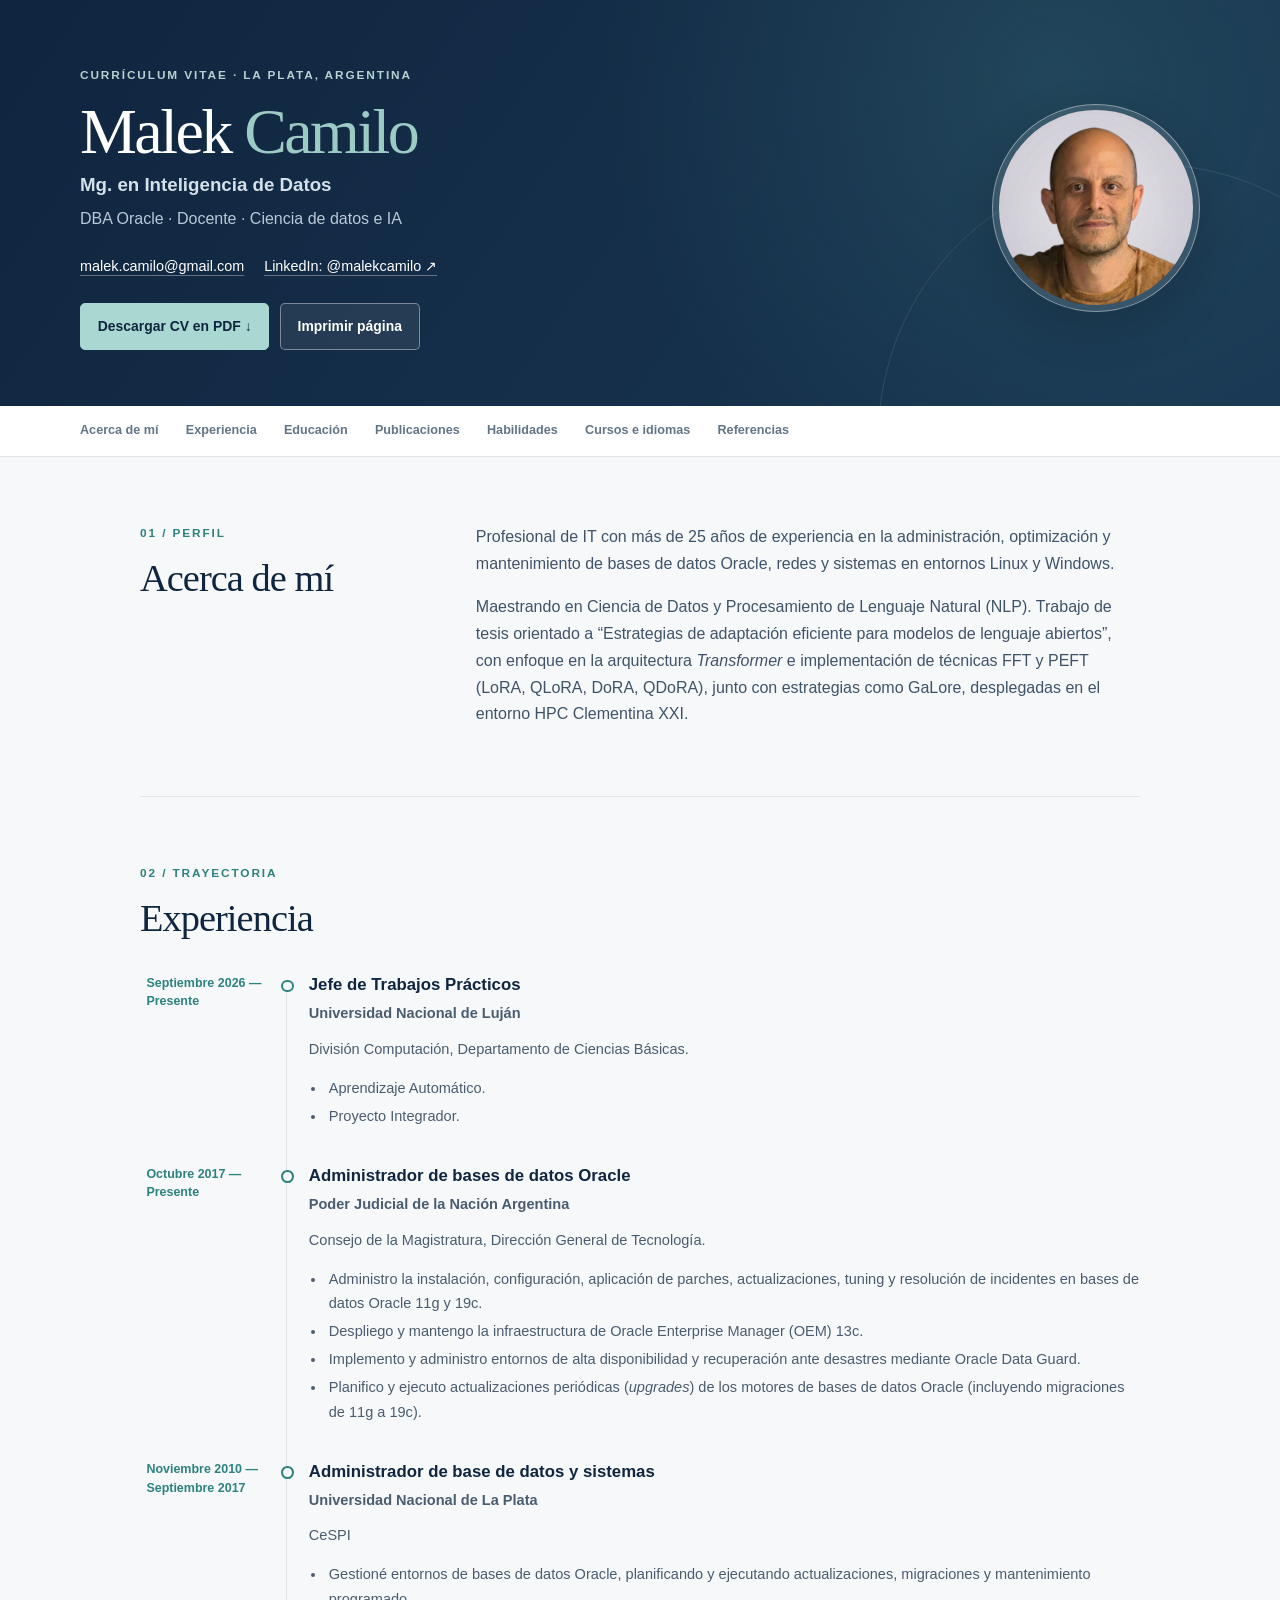
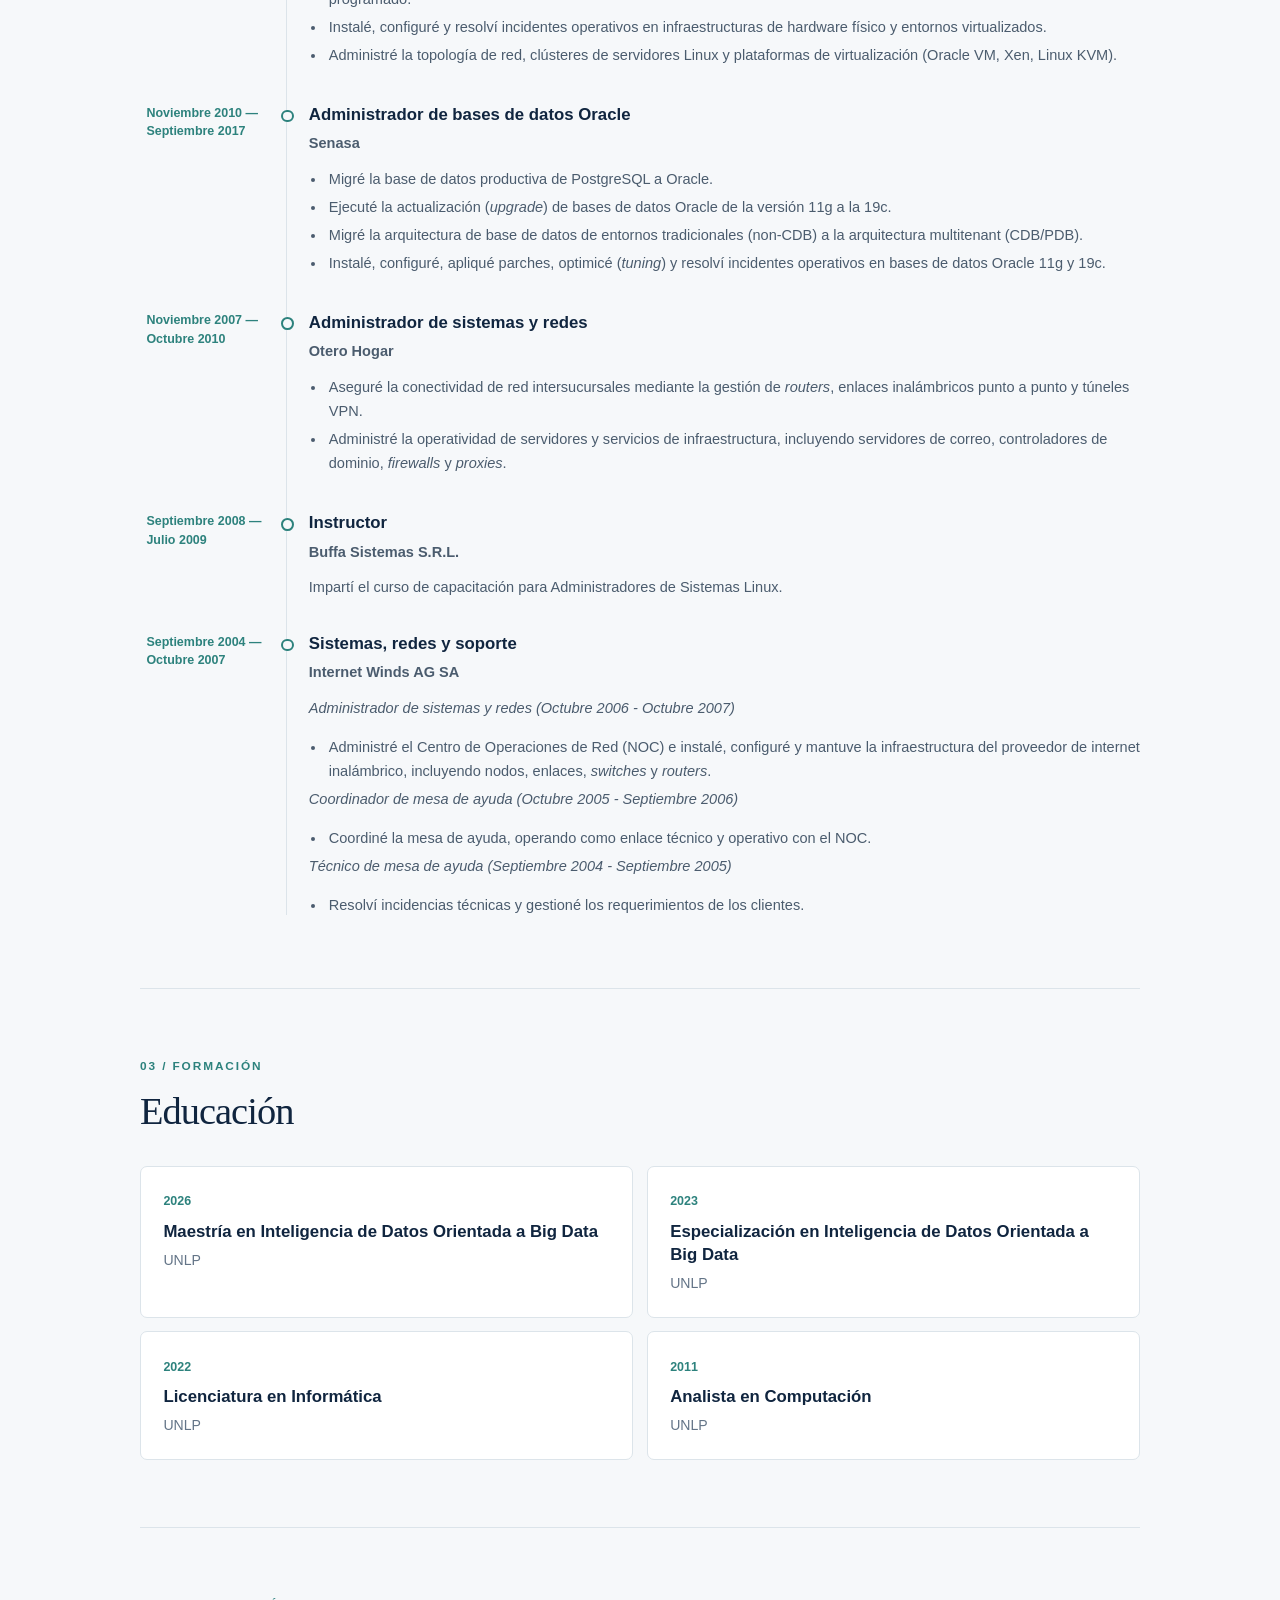
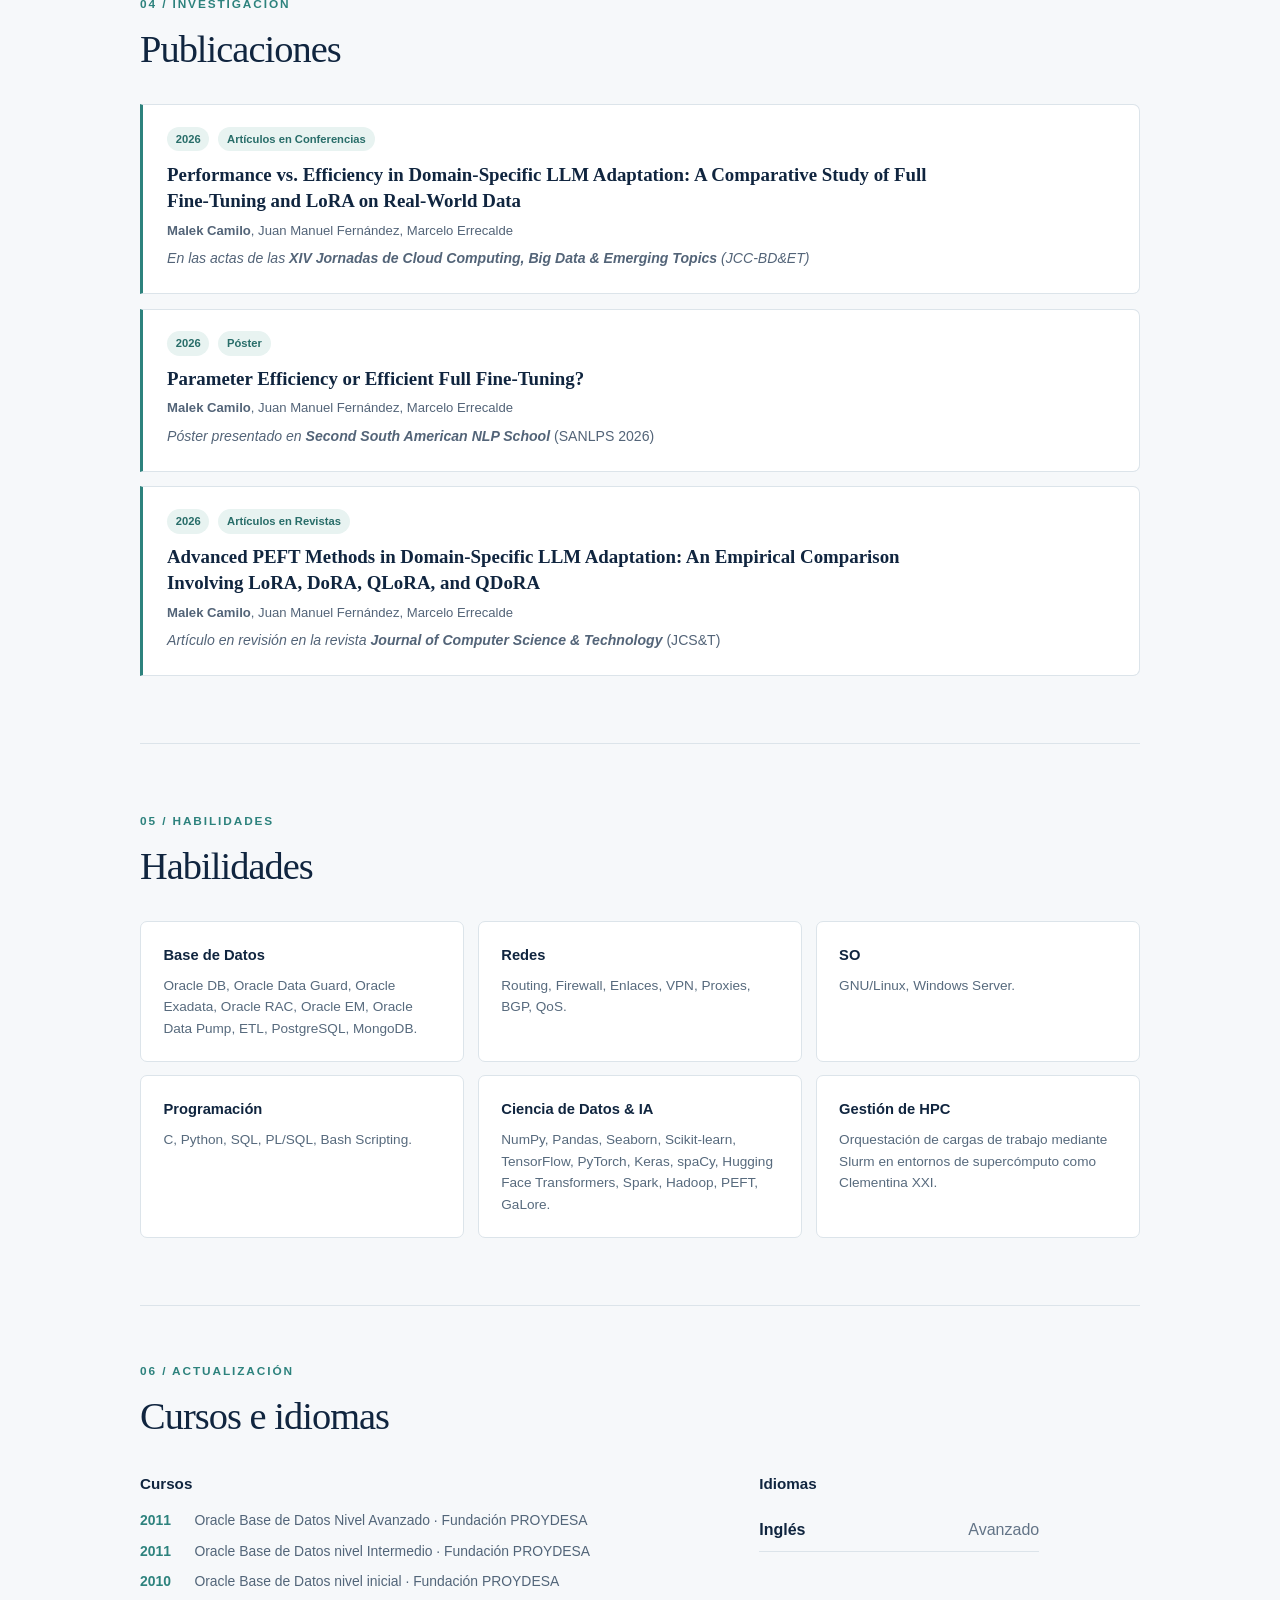
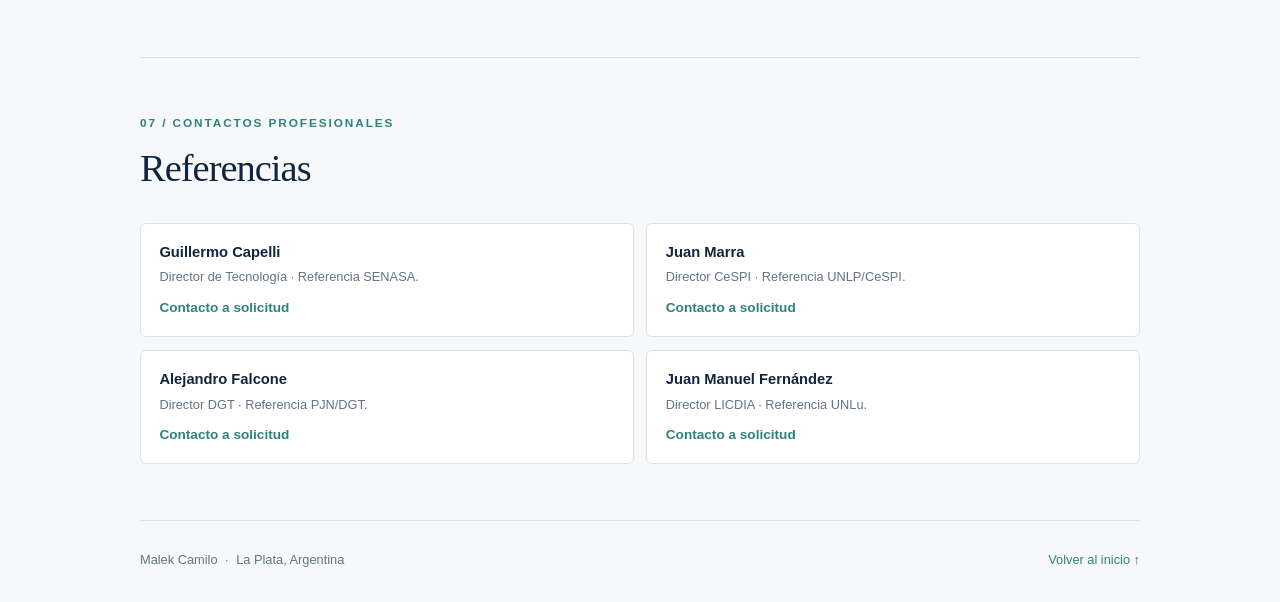
==== index.html @ 2fd695d8 "Publicar CV" ====
<!doctype html>
<html lang="es">
<head>
  <meta charset="utf-8">
  <meta name="viewport" content="width=device-width, initial-scale=1">
  <meta name="theme-color" content="#10253f">
  <meta name="description" content="Profesional de IT con más de 25 años de experiencia en la administración, optimización y mantenimiento de bases de datos Oracle, redes y sistemas en entorn">
  <meta property="og:title" content="Malek Camilo | CV">
  <meta property="og:description" content="DBA Oracle · Docente · Ciencia de datos e IA">
  <title>Malek Camilo | CV</title>
  <link rel="stylesheet" href="styles.css">
</head>
<body>
  <a class="skip-link" href="#contenido">Saltar al contenido</a>

  <header class="hero">
    <div class="hero-inner">
      <div class="hero-copy">
        <p class="eyebrow">Currículum vitae · La Plata, Argentina</p>
        <h1>Malek <span>Camilo</span></h1>
        <p class="headline">Mg. en Inteligencia de Datos</p>
        <p class="hero-summary">DBA Oracle · Docente · Ciencia de datos e IA</p>
        <div class="contact-links" aria-label="Datos de contacto">
          <a href="mailto:malek.camilo@gmail.com">malek.camilo@gmail.com</a>
          <a href="https://www.linkedin.com/in/malekcamilo/" target="_blank" rel="noopener noreferrer">LinkedIn: @malekcamilo ↗</a>
        </div>
        <div class="hero-actions">
          <a class="download-button" href="cv.pdf" download>Descargar CV en PDF ↓</a>
          <button class="print-button" type="button" onclick="window.print()">Imprimir página</button>
        </div>
      </div>
      <figure class="portrait">
        <img src="assets/malek_gris_claro.png" alt="Retrato de Malek Camilo" width="400" height="400">
      </figure>
    </div>
  </header>

  <nav class="site-nav" aria-label="Secciones del CV">
    <div class="nav-inner"><a href="#perfil">Acerca de mí</a><a href="#experiencia">Experiencia</a><a href="#formacion">Educación</a><a href="#publicaciones">Publicaciones</a><a href="#habilidades">Habilidades</a><a href="#cursos">Cursos e idiomas</a><a href="#referencias">Referencias</a></div>
  </nav>

  <main id="contenido" class="page">
    <section id="perfil" class="section profile-section"><div class="section-heading"><p class="section-index">01 / Perfil</p><h2>Acerca de mí</h2></div><div class="profile-copy"><p>Profesional de IT con más de 25 años de experiencia en la administración, optimización y mantenimiento de bases de datos Oracle, redes y sistemas en entornos Linux y Windows.</p><p>Maestrando en Ciencia de Datos y Procesamiento de Lenguaje Natural (NLP). Trabajo de tesis orientado a “Estrategias de adaptación eficiente para modelos de lenguaje abiertos”, con enfoque en la arquitectura <em>Transformer</em> e implementación de técnicas FFT y PEFT (LoRA, QLoRA, DoRA, QDoRA), junto con estrategias como GaLore, desplegadas en el entorno HPC Clementina XXI.</p></div></section>
<section id="experiencia" class="section"><div class="section-heading"><p class="section-index">02 / Trayectoria</p><h2>Experiencia</h2></div><div class="timeline"><article class="timeline-item"><div class="timeline-date">Septiembre 2026 — Presente</div><div class="timeline-content"><h3>Jefe de Trabajos Prácticos</h3><p class="organization">Universidad Nacional de Luján</p><p>División Computación, Departamento de Ciencias Básicas.</p><ul><li>Aprendizaje Automático.</li><li>Proyecto Integrador.</li></ul></div></article><article class="timeline-item"><div class="timeline-date">Octubre 2017 — Presente</div><div class="timeline-content"><h3>Administrador de bases de datos Oracle</h3><p class="organization">Poder Judicial de la Nación Argentina</p><p>Consejo de la Magistratura, Dirección General de Tecnología.</p><ul><li>Administro la instalación, configuración, aplicación de parches, actualizaciones, tuning y resolución de incidentes en bases de datos Oracle 11g y 19c.</li><li>Despliego y mantengo la infraestructura de Oracle Enterprise Manager (OEM) 13c.</li><li>Implemento y administro entornos de alta disponibilidad y recuperación ante desastres mediante Oracle Data Guard.</li><li>Planifico y ejecuto actualizaciones periódicas (<em>upgrades</em>) de los motores de bases de datos Oracle (incluyendo migraciones de 11g a 19c).</li></ul></div></article><article class="timeline-item"><div class="timeline-date">Noviembre 2010 — Septiembre 2017</div><div class="timeline-content"><h3>Administrador de base de datos y sistemas</h3><p class="organization">Universidad Nacional de La Plata</p><p>CeSPI</p><ul><li>Gestioné entornos de bases de datos Oracle, planificando y ejecutando actualizaciones, migraciones y mantenimiento programado.</li><li>Instalé, configuré y resolví incidentes operativos en infraestructuras de hardware físico y entornos virtualizados.</li><li>Administré la topología de red, clústeres de servidores Linux y plataformas de virtualización (Oracle VM, Xen, Linux KVM).</li></ul></div></article><article class="timeline-item"><div class="timeline-date">Noviembre 2010 — Septiembre 2017</div><div class="timeline-content"><h3>Administrador de bases de datos Oracle</h3><p class="organization">Senasa</p><ul><li>Migré la base de datos productiva de PostgreSQL a Oracle.</li><li>Ejecuté la actualización (<em>upgrade</em>) de bases de datos Oracle de la versión 11g a la 19c.</li><li>Migré la arquitectura de base de datos de entornos tradicionales (non-CDB) a la arquitectura multitenant (CDB/PDB).</li><li>Instalé, configuré, apliqué parches, optimicé (<em>tuning</em>) y resolví incidentes operativos en bases de datos Oracle 11g y 19c.</li></ul></div></article><article class="timeline-item"><div class="timeline-date">Noviembre 2007 — Octubre 2010</div><div class="timeline-content"><h3>Administrador de sistemas y redes</h3><p class="organization">Otero Hogar</p><ul><li>Aseguré la conectividad de red intersucursales mediante la gestión de <em>routers</em>, enlaces inalámbricos punto a punto y túneles VPN.</li><li>Administré la operatividad de servidores y servicios de infraestructura, incluyendo servidores de correo, controladores de dominio, <em>firewalls</em> y <em>proxies</em>.</li></ul></div></article><article class="timeline-item"><div class="timeline-date">Septiembre 2008 — Julio 2009</div><div class="timeline-content"><h3>Instructor</h3><p class="organization">Buffa Sistemas S.R.L.</p><p>Impartí el curso de capacitación para Administradores de Sistemas Linux.</p></div></article><article class="timeline-item"><div class="timeline-date">Septiembre 2004 — Octubre 2007</div><div class="timeline-content"><h3>Sistemas, redes y soporte</h3><p class="organization">Internet Winds AG SA</p><p><em>Administrador de sistemas y redes (Octubre 2006 - Octubre 2007)</em></p><ul><li>Administré el Centro de Operaciones de Red (NOC) e instalé, configuré y mantuve la infraestructura del proveedor de internet inalámbrico, incluyendo nodos, enlaces, <em>switches</em> y <em>routers</em>.</li></ul><p><em>Coordinador de mesa de ayuda (Octubre 2005 - Septiembre 2006)</em></p><ul><li>Coordiné la mesa de ayuda, operando como enlace técnico y operativo con el NOC.</li></ul><p><em>Técnico de mesa de ayuda (Septiembre 2004 - Septiembre 2005)</em></p><ul><li>Resolví incidencias técnicas y gestioné los requerimientos de los clientes.</li></ul></div></article></div></section>
<section id="formacion" class="section"><div class="section-heading"><p class="section-index">03 / Formación</p><h2>Educación</h2></div><div class="education-grid"><article class="education-card"><span class="year">2026</span><h3>Maestría en Inteligencia de Datos Orientada a Big Data</h3><p>UNLP</p></article><article class="education-card"><span class="year">2023</span><h3>Especialización en Inteligencia de Datos Orientada a Big Data</h3><p>UNLP</p></article><article class="education-card"><span class="year">2022</span><h3>Licenciatura en Informática</h3><p>UNLP</p></article><article class="education-card"><span class="year">2011</span><h3>Analista en Computación</h3><p>UNLP</p></article></div></section>
<section id="publicaciones" class="section"><div class="section-heading"><p class="section-index">04 / Investigación</p><h2>Publicaciones</h2></div><div class="publication-list"><article class="publication-card"><div class="publication-meta"><span>2026</span><span>Artículos en Conferencias</span></div><h3>Performance vs. Efficiency in Domain-Specific LLM Adaptation: A Comparative Study of Full Fine-Tuning and LoRA on Real-World Data</h3><p class="authors"><strong>Malek Camilo</strong>, Juan Manuel Fernández, Marcelo Errecalde</p><p><em>En las actas de las <strong>XIV Jornadas de Cloud Computing, Big Data &amp; Emerging Topics</strong> (JCC-BD&amp;ET)</em></p></article><article class="publication-card"><div class="publication-meta"><span>2026</span><span>Póster</span></div><h3>Parameter Efficiency or Efficient Full Fine-Tuning?</h3><p class="authors"><strong>Malek Camilo</strong>, Juan Manuel Fernández, Marcelo Errecalde</p><p><em>Póster presentado en <strong>Second South American NLP School</strong></em> (SANLPS 2026)</p></article><article class="publication-card"><div class="publication-meta"><span>2026</span><span>Artículos en Revistas</span></div><h3>Advanced PEFT Methods in Domain-Specific LLM Adaptation: An Empirical Comparison Involving LoRA, DoRA, QLoRA, and QDoRA</h3><p class="authors"><strong>Malek Camilo</strong>, Juan Manuel Fernández, Marcelo Errecalde</p><p><em>Artículo en revisión en la revista <strong>Journal of Computer Science &amp; Technology</strong></em> (JCS&amp;T)</p></article></div></section>
<section id="habilidades" class="section"><div class="section-heading"><p class="section-index">05 / Habilidades</p><h2>Habilidades</h2></div><div class="skills-grid"><article class="skill-card"><h3>Base de Datos</h3><p>Oracle DB, Oracle Data Guard, Oracle Exadata, Oracle RAC, Oracle EM, Oracle Data Pump, ETL, PostgreSQL, MongoDB.</p></article><article class="skill-card"><h3>Redes</h3><p>Routing, Firewall, Enlaces, VPN, Proxies, BGP, QoS.</p></article><article class="skill-card"><h3>SO</h3><p>GNU/Linux, Windows Server.</p></article><article class="skill-card"><h3>Programación</h3><p>C, Python, SQL, PL/SQL, Bash Scripting.</p></article><article class="skill-card"><h3>Ciencia de Datos &amp; IA</h3><p>NumPy, Pandas, Seaborn, Scikit-learn, TensorFlow, PyTorch, Keras, spaCy, Hugging Face Transformers, Spark, Hadoop, PEFT, GaLore.</p></article><article class="skill-card"><h3>Gestión de HPC</h3><p>Orquestación de cargas de trabajo mediante Slurm en entornos de supercómputo como Clementina XXI.</p></article></div></section>
<section id="cursos" class="section compact-section"><div class="section-heading"><p class="section-index">06 / Actualización</p><h2>Cursos e idiomas</h2></div><div class="two-column"><div><h3 class="subheading">Cursos</h3><ul class="plain-list"><li><span>2011</span>Oracle Base de Datos Nivel Avanzado · Fundación PROYDESA</li><li><span>2011</span>Oracle Base de Datos nivel Intermedio · Fundación PROYDESA</li><li><span>2010</span>Oracle Base de Datos nivel inicial · Fundación PROYDESA</li></ul></div><div><h3 class="subheading">Idiomas</h3><p class="language-line"><strong>Inglés</strong><span>Avanzado</span></p></div></div></section>
<section id="referencias" class="section compact-section"><div class="section-heading"><p class="section-index">07 / Contactos profesionales</p><h2>Referencias</h2></div><div class="references-grid"><article class="reference-card"><h3>Guillermo Capelli</h3><p>Director de Tecnología · Referencia SENASA.</p><span class="contact-note">Contacto a solicitud</span></article><article class="reference-card"><h3>Juan Marra</h3><p>Director CeSPI · Referencia UNLP/CeSPI.</p><span class="contact-note">Contacto a solicitud</span></article><article class="reference-card"><h3>Alejandro Falcone</h3><p>Director DGT · Referencia PJN/DGT.</p><span class="contact-note">Contacto a solicitud</span></article><article class="reference-card"><h3>Juan Manuel Fernández</h3><p>Director LICDIA · Referencia UNLu.</p><span class="contact-note">Contacto a solicitud</span></article></div></section>
  </main>

  <footer class="footer">
    <p>Malek Camilo <span>·</span> La Plata, Argentina</p>
    <a href="#contenido">Volver al inicio ↑</a>
  </footer>
</body>
</html>
---- styles.css ----
:root {
  color-scheme: light;
  --navy: #10253f;
  --navy-soft: #1e3a59;
  --ink: #182b40;
  --muted: #637487;
  --teal: #2d827d;
  --teal-pale: #e8f3f1;
  --paper: #f6f8fa;
  --line: #dce4ea;
  --white: #ffffff;
  --serif: Georgia, "Times New Roman", serif;
  --sans: Inter, "Segoe UI", Roboto, Arial, sans-serif;
}

* { box-sizing: border-box; }
html { scroll-behavior: smooth; scroll-padding-top: 5.5rem; }
body {
  margin: 0;
  background: var(--paper);
  color: var(--ink);
  font-family: var(--sans);
  font-size: 16px;
  line-height: 1.68;
  -webkit-font-smoothing: antialiased;
}
a { color: inherit; }
a:focus-visible, button:focus-visible {
  outline: 3px solid #91cbc5;
  outline-offset: 3px;
}
.skip-link {
  position: absolute;
  z-index: 10;
  top: -4rem;
  left: 1rem;
  padding: .65rem 1rem;
  background: var(--white);
  color: var(--navy);
}
.skip-link:focus { top: 1rem; }

.hero {
  overflow: hidden;
  position: relative;
  background:
    radial-gradient(circle at 82% 18%, rgba(77, 149, 142, .2), transparent 28rem),
    linear-gradient(125deg, #10253f, #193753);
  color: var(--white);
}
.hero::after {
  position: absolute;
  right: -9rem;
  bottom: -19rem;
  width: 34rem;
  height: 34rem;
  border: 1px solid rgba(255,255,255,.1);
  border-radius: 50%;
  content: "";
}
.hero-inner {
  position: relative;
  z-index: 1;
  display: grid;
  grid-template-columns: minmax(0, 1fr) 13rem;
  gap: 3.5rem;
  align-items: center;
  width: min(1120px, calc(100% - 3rem));
  min-height: 365px;
  margin: 0 auto;
  padding: 4.1rem 0 3.5rem;
}
.portrait {
  width: 13rem;
  aspect-ratio: 1;
  margin: 0;
  padding: .35rem;
  border: 1px solid rgba(255,255,255,.4);
  border-radius: 50%;
  background: rgba(255,255,255,.12);
  box-shadow: 0 18px 48px rgba(0,0,0,.16);
}
.portrait img {
  display: block;
  width: 100%;
  height: 100%;
  border-radius: 50%;
  object-fit: cover;
  object-position: center 41%;
}
.eyebrow, .section-index {
  margin: 0 0 .7rem;
  font-size: .74rem;
  font-weight: 700;
  letter-spacing: .16em;
  text-transform: uppercase;
}
.eyebrow { color: #b5d2d1; }
h1, h2, h3, p { margin-top: 0; }
h1 {
  margin-bottom: .15rem;
  font-family: var(--serif);
  font-size: clamp(2.7rem, 5vw, 4rem);
  font-weight: 500;
  letter-spacing: -.04em;
  line-height: 1.1;
}
h1 span { color: #9ccac5; }
.headline {
  margin-bottom: .35rem;
  color: #d4e0ea;
  font-size: 1.17rem;
  font-weight: 600;
}
.hero-summary { margin-bottom: 1.3rem; color: #b9c9d8; }
.contact-links { display: flex; flex-wrap: wrap; gap: .6rem 1.25rem; }
.contact-links a {
  color: var(--white);
  font-size: .9rem;
  text-decoration-color: rgba(255,255,255,.35);
  text-underline-offset: 4px;
}
.contact-links a:hover { color: #a9d8d2; }
.hero-actions {
  display: flex;
  flex-wrap: wrap;
  align-items: center;
  gap: .65rem;
  margin-top: 1.55rem;
}
.download-button, .print-button {
  display: inline-block;
  padding: .75rem 1.05rem;
  border-radius: 5px;
  font: inherit;
  font-size: .87rem;
  font-weight: 650;
  line-height: 1.5;
  text-decoration: none;
  cursor: pointer;
}
.download-button {
  border: 1px solid #a9d8d2;
  background: #a9d8d2;
  color: #10253f;
}
.download-button:hover { background: #c5e4df; }
.print-button {
  border: 1px solid rgba(255,255,255,.4);
  background: rgba(255,255,255,.08);
  color: white;
}
.print-button:hover { background: rgba(255,255,255,.17); }

.site-nav {
  position: sticky;
  z-index: 5;
  top: 0;
  border-bottom: 1px solid var(--line);
  background: rgba(255,255,255,.96);
  backdrop-filter: blur(12px);
}
.nav-inner {
  display: flex;
  width: min(1120px, calc(100% - 3rem));
  margin: 0 auto;
  gap: 1.7rem;
  overflow-x: auto;
  scrollbar-width: thin;
}
.nav-inner a {
  flex: 0 0 auto;
  padding: .9rem 0;
  color: var(--muted);
  font-size: .79rem;
  font-weight: 650;
  text-decoration: none;
}
.nav-inner a:hover { color: var(--teal); }

.page { width: min(1000px, calc(100% - 3rem)); margin: 0 auto; }
.section {
  padding: 4.2rem 0;
  border-bottom: 1px solid var(--line);
}
.section-heading { margin-bottom: 2rem; }
.section-index { color: var(--teal); }
h2 {
  margin-bottom: 0;
  color: var(--navy);
  font-family: var(--serif);
  font-size: clamp(1.9rem, 3vw, 2.45rem);
  font-weight: 500;
  letter-spacing: -.025em;
  line-height: 1.2;
}
.profile-section {
  display: grid;
  grid-template-columns: minmax(190px, .78fr) minmax(0, 1.8fr);
  gap: 3rem;
}
.profile-section .section-heading { margin-bottom: 0; }
.profile-copy p { margin-bottom: 1rem; color: #405368; }
.profile-copy p:last-child { margin-bottom: 0; }

.timeline { position: relative; margin-left: .4rem; }
.timeline::before {
  position: absolute;
  top: .45rem;
  bottom: .4rem;
  left: 8.7rem;
  width: 1px;
  background: var(--line);
  content: "";
}
.timeline-item {
  position: relative;
  display: grid;
  grid-template-columns: 8rem minmax(0, 1fr);
  gap: 2.15rem;
  padding-bottom: 2rem;
}
.timeline-item:last-child { padding-bottom: 0; }
.timeline-item::before {
  position: absolute;
  top: .42rem;
  left: 8.42rem;
  width: .55rem;
  height: .55rem;
  border: 2px solid var(--teal);
  border-radius: 50%;
  background: var(--paper);
  content: "";
}
.timeline-date {
  padding-top: .05rem;
  color: var(--teal);
  font-size: .78rem;
  font-weight: 700;
  line-height: 1.5;
}
.timeline-content h3, .education-card h3, .publication-card h3 {
  margin-bottom: .3rem;
  color: var(--navy);
  font-size: 1.05rem;
  line-height: 1.4;
}
.organization {
  margin-bottom: .7rem;
  color: var(--muted);
  font-size: .89rem;
  font-weight: 600;
}
.timeline-content p, .timeline-content li {
  color: #4b5c6e;
  font-size: .91rem;
}
.timeline-content p:last-child { margin-bottom: 0; }
.timeline-content ul { margin: .55rem 0 0; padding-left: 1.1rem; }
.timeline-content li { margin: .22rem 0; padding-left: .15rem; }

.education-grid {
  display: grid;
  grid-template-columns: repeat(2, minmax(0, 1fr));
  gap: .85rem;
}
.education-card, .skill-card {
  padding: 1.3rem 1.4rem;
  border: 1px solid var(--line);
  border-radius: 7px;
  background: var(--white);
}
.education-card.featured { border-color: #c2dedb; background: var(--teal-pale); }
.year { display: inline-block; margin-bottom: .45rem; color: var(--teal); font-size: .78rem; font-weight: 750; }
.education-card h3 { margin-bottom: .35rem; }
.education-card p { margin-bottom: 0; color: var(--muted); font-size: .88rem; }

.publication-list { display: grid; gap: .9rem; }
.publication-card {
  padding: 1.35rem 1.5rem 1.4rem;
  border: 1px solid var(--line);
  border-left: 3px solid var(--teal);
  border-radius: 0 7px 7px 0;
  background: var(--white);
}
.publication-meta { display: flex; flex-wrap: wrap; gap: .55rem; margin-bottom: .65rem; }
.publication-meta span {
  padding: .18rem .55rem;
  border-radius: 99px;
  background: var(--teal-pale);
  color: #286d69;
  font-size: .7rem;
  font-weight: 700;
}
.publication-card h3 { max-width: 800px; font-family: var(--serif); font-size: 1.18rem; }
.publication-card p { margin-bottom: .35rem; color: #536478; font-size: .88rem; }
.publication-card p:last-child { margin-bottom: 0; }
.authors { font-size: .82rem !important; }

.skills-grid { display: grid; grid-template-columns: repeat(3, minmax(0, 1fr)); gap: .85rem; }
.skill-card { min-height: 140px; }
.skill-card h3 { margin-bottom: .45rem; color: var(--navy); font-size: .92rem; }
.skill-card p { margin-bottom: 0; color: #576a7d; font-size: .85rem; line-height: 1.6; }
.compact-section { padding-top: 3.5rem; padding-bottom: 3.5rem; }
.two-column { display: grid; grid-template-columns: 1.5fr 1fr; gap: 3rem; }
.subheading { margin-bottom: .8rem; color: var(--navy); font-size: .95rem; }
.plain-list { margin: 0; padding: 0; list-style: none; }
.plain-list li { display: flex; gap: .8rem; margin: .45rem 0; color: #526579; font-size: .87rem; }
.plain-list li span { flex: 0 0 2.6rem; color: var(--teal); font-weight: 700; }
.language-line { display: flex; justify-content: space-between; max-width: 280px; padding: .45rem 0; border-bottom: 1px solid var(--line); }
.language-line strong { color: var(--navy); }
.language-line span { color: var(--muted); }
.references-grid { display: grid; grid-template-columns: repeat(2, minmax(0, 1fr)); gap: .8rem; }
.reference-card { padding: 1rem 1.15rem; border: 1px solid var(--line); border-radius: 6px; background: white; }
.reference-card h3 { margin-bottom: .1rem; color: var(--navy); font-size: .92rem; }
.reference-card p { margin-bottom: .35rem; color: var(--muted); font-size: .8rem; }
.reference-card a { color: var(--teal); font-size: .85rem; font-weight: 650; text-decoration: none; }
.reference-card a:hover { text-decoration: underline; }
.reference-card .contact-note { color: var(--teal); font-size: .85rem; font-weight: 650; }
.small-caps { font-variant: small-caps; }
.generic-list > * { margin-bottom: .8rem; }
.footer {
  display: flex;
  justify-content: space-between;
  width: min(1000px, calc(100% - 3rem));
  margin: 0 auto;
  padding: 1.7rem 0 2rem;
  color: var(--muted);
  font-size: .8rem;
}
.footer p { margin-bottom: 0; }
.footer p span { padding: 0 .25rem; color: var(--teal); }
.footer a { color: var(--teal); text-decoration: none; }

@media (max-width: 760px) {
  .hero-inner {
    grid-template-columns: minmax(0, 1fr) 8rem;
    gap: 1.5rem;
    width: min(calc(100% - 2rem), 640px);
    min-height: 0;
    padding: 3rem 0 2.7rem;
  }
  .portrait { width: 8rem; }
  .nav-inner { width: calc(100% - 2rem); gap: 1.2rem; }
  .page, .footer { width: calc(100% - 2rem); }
  .section { padding: 3.2rem 0; }
  .profile-section { grid-template-columns: 1fr; gap: 1.1rem; }
  .timeline::before { left: .23rem; }
  .timeline-item { grid-template-columns: 1fr; gap: .4rem; padding: 0 0 1.8rem 1.35rem; }
  .timeline-item::before { left: -.03rem; }
  .timeline-date { font-size: .74rem; }
  .education-grid { grid-template-columns: 1fr; }
  .skills-grid { grid-template-columns: repeat(2, minmax(0, 1fr)); }
  .two-column { grid-template-columns: 1fr; gap: 1.5rem; }
}

@media (max-width: 480px) {
  body { font-size: 15px; }
  .hero-inner { grid-template-columns: 1fr; }
  .portrait { grid-row: 1; width: 6.25rem; }
  .hero-copy { grid-row: 2; }
  h1 { font-size: 2.7rem; }
  .contact-links { flex-direction: column; gap: .35rem; align-items: flex-start; }
  .skills-grid, .references-grid { grid-template-columns: 1fr; }
  .skill-card { min-height: 0; }
  .publication-card { padding: 1.1rem; }
  .footer { align-items: flex-start; gap: 1rem; }
}

@media print {
  @page { size: A4; margin: 14mm 15mm; }
  body { background: #fff; color: #172638; font-size: 10pt; line-height: 1.48; }
  .hero { print-color-adjust: exact; -webkit-print-color-adjust: exact; }
  .hero-inner { width: 100%; min-height: 0; grid-template-columns: 1fr 4rem; gap: 1rem; padding: 1.5rem 0; }
  .portrait { width: 4rem; padding: .12rem; }
  .site-nav, .hero-actions, .skip-link, .footer a { display: none !important; }
  .page, .footer { width: 100%; }
  .section { padding: 1.5rem 0; break-inside: auto; }
  .section-heading { margin-bottom: 1rem; }
  h1 { font-size: 30pt; }
  h2 { font-size: 20pt; }
  .timeline-item, .education-card, .publication-card, .skill-card, .reference-card { break-inside: avoid; }
  .timeline-item { gap: 1.4rem; padding-bottom: 1rem; }
  .timeline::before { left: 7.5rem; }
  .timeline-item::before { left: 7.22rem; }
  .timeline-item { grid-template-columns: 6.8rem 1fr; }
  a { color: inherit; }
  .footer { padding-top: 1rem; }
}
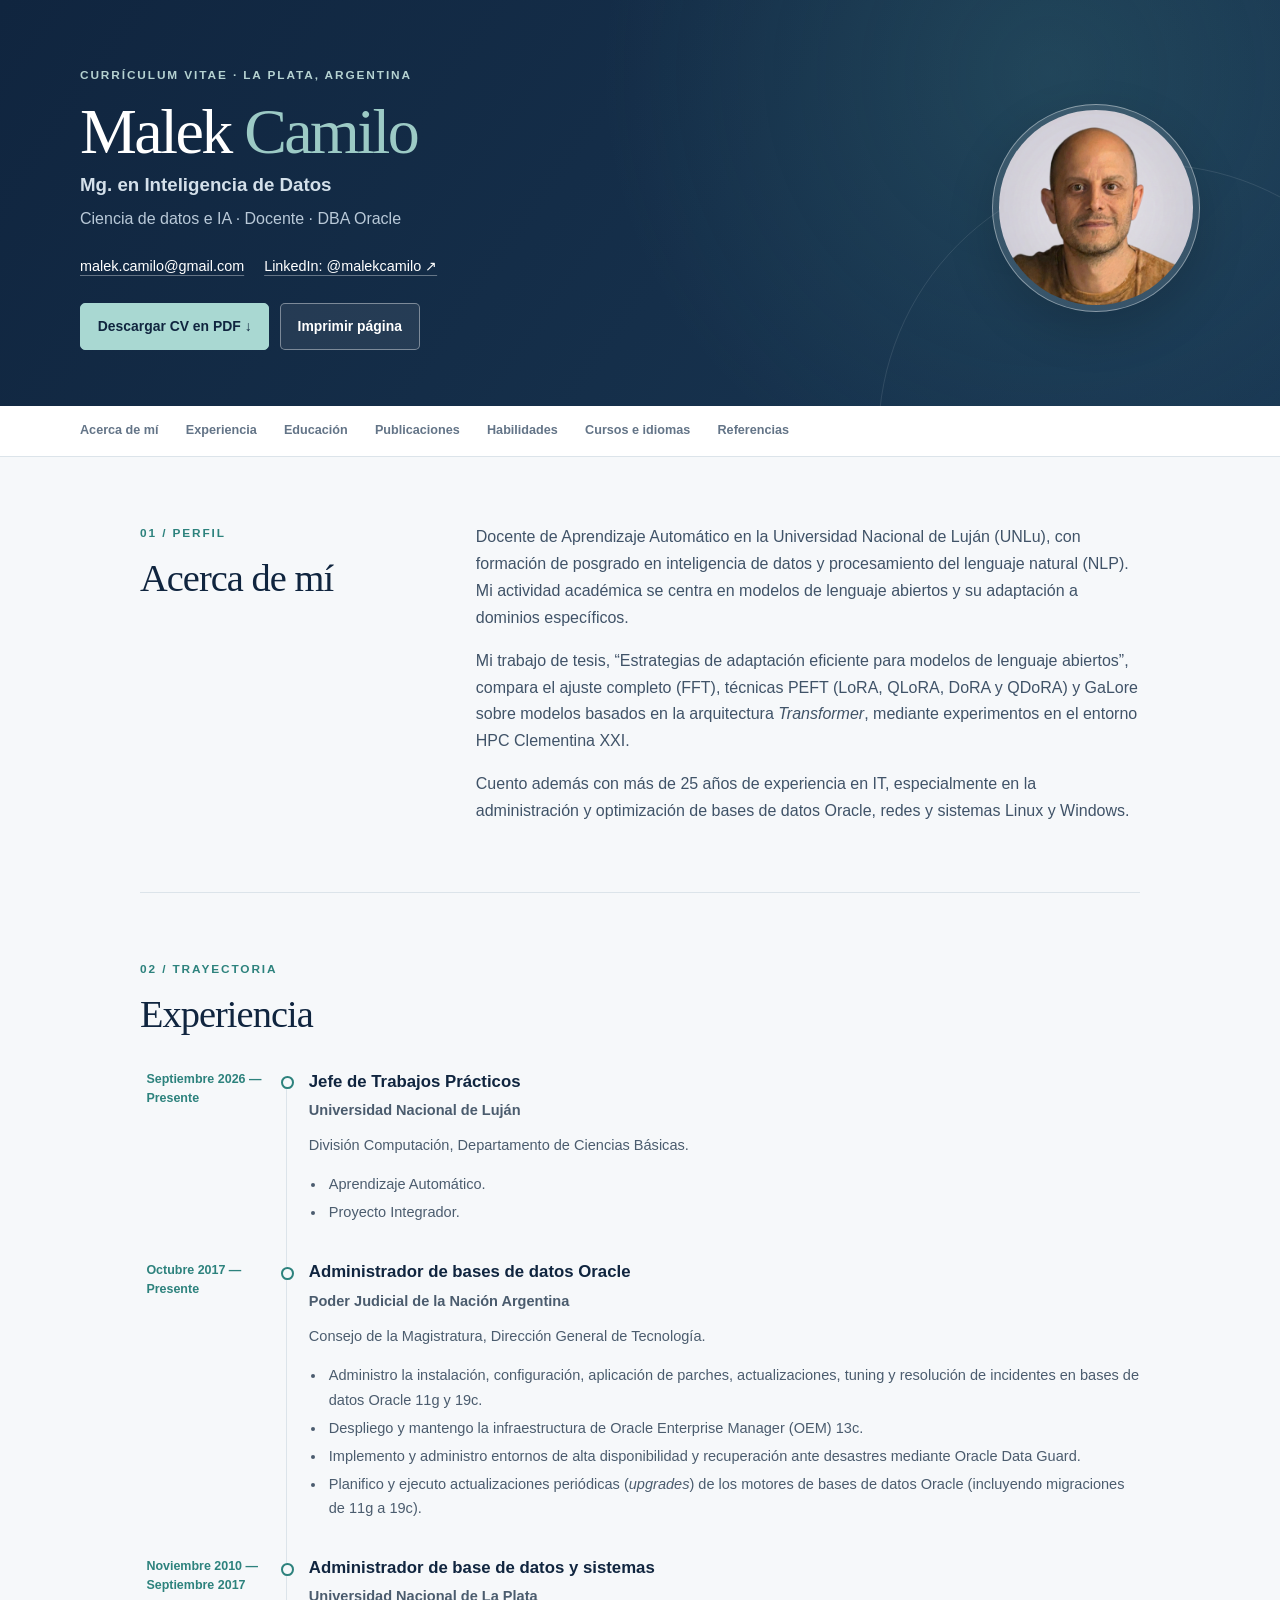
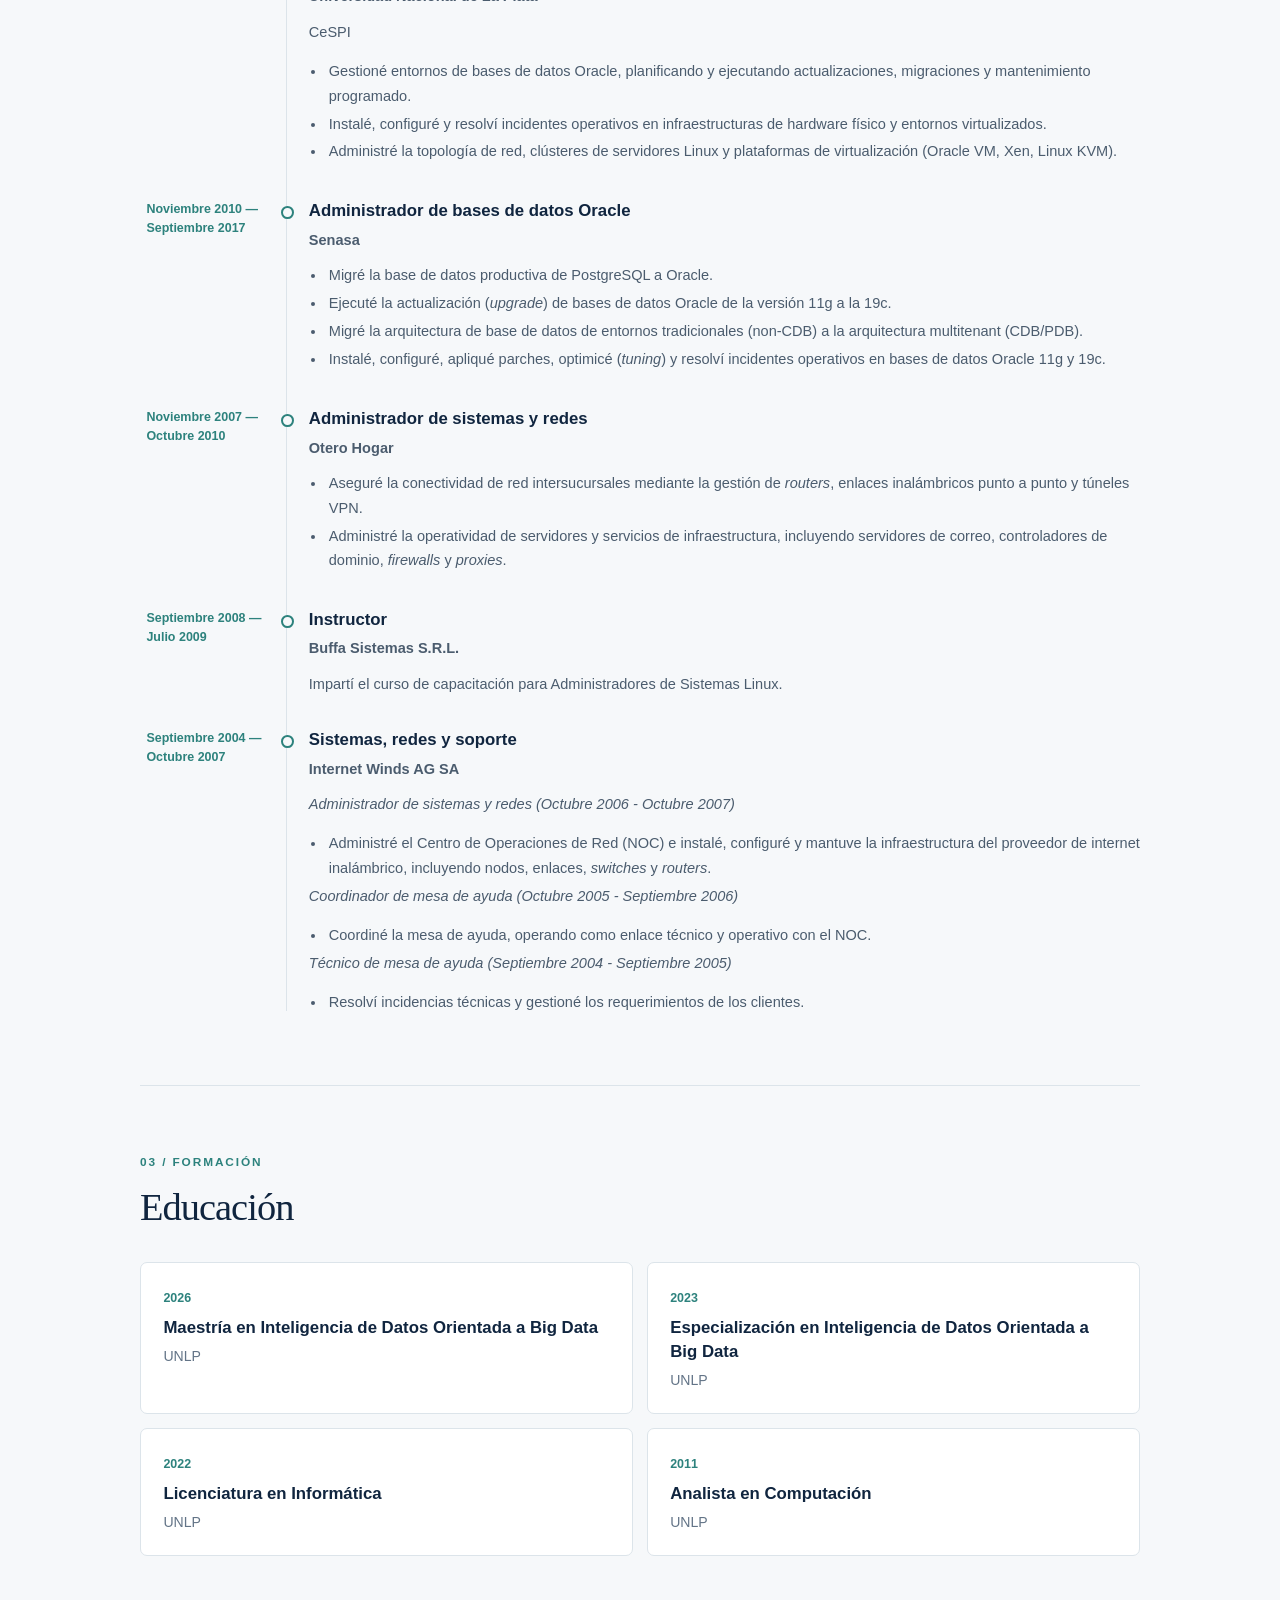
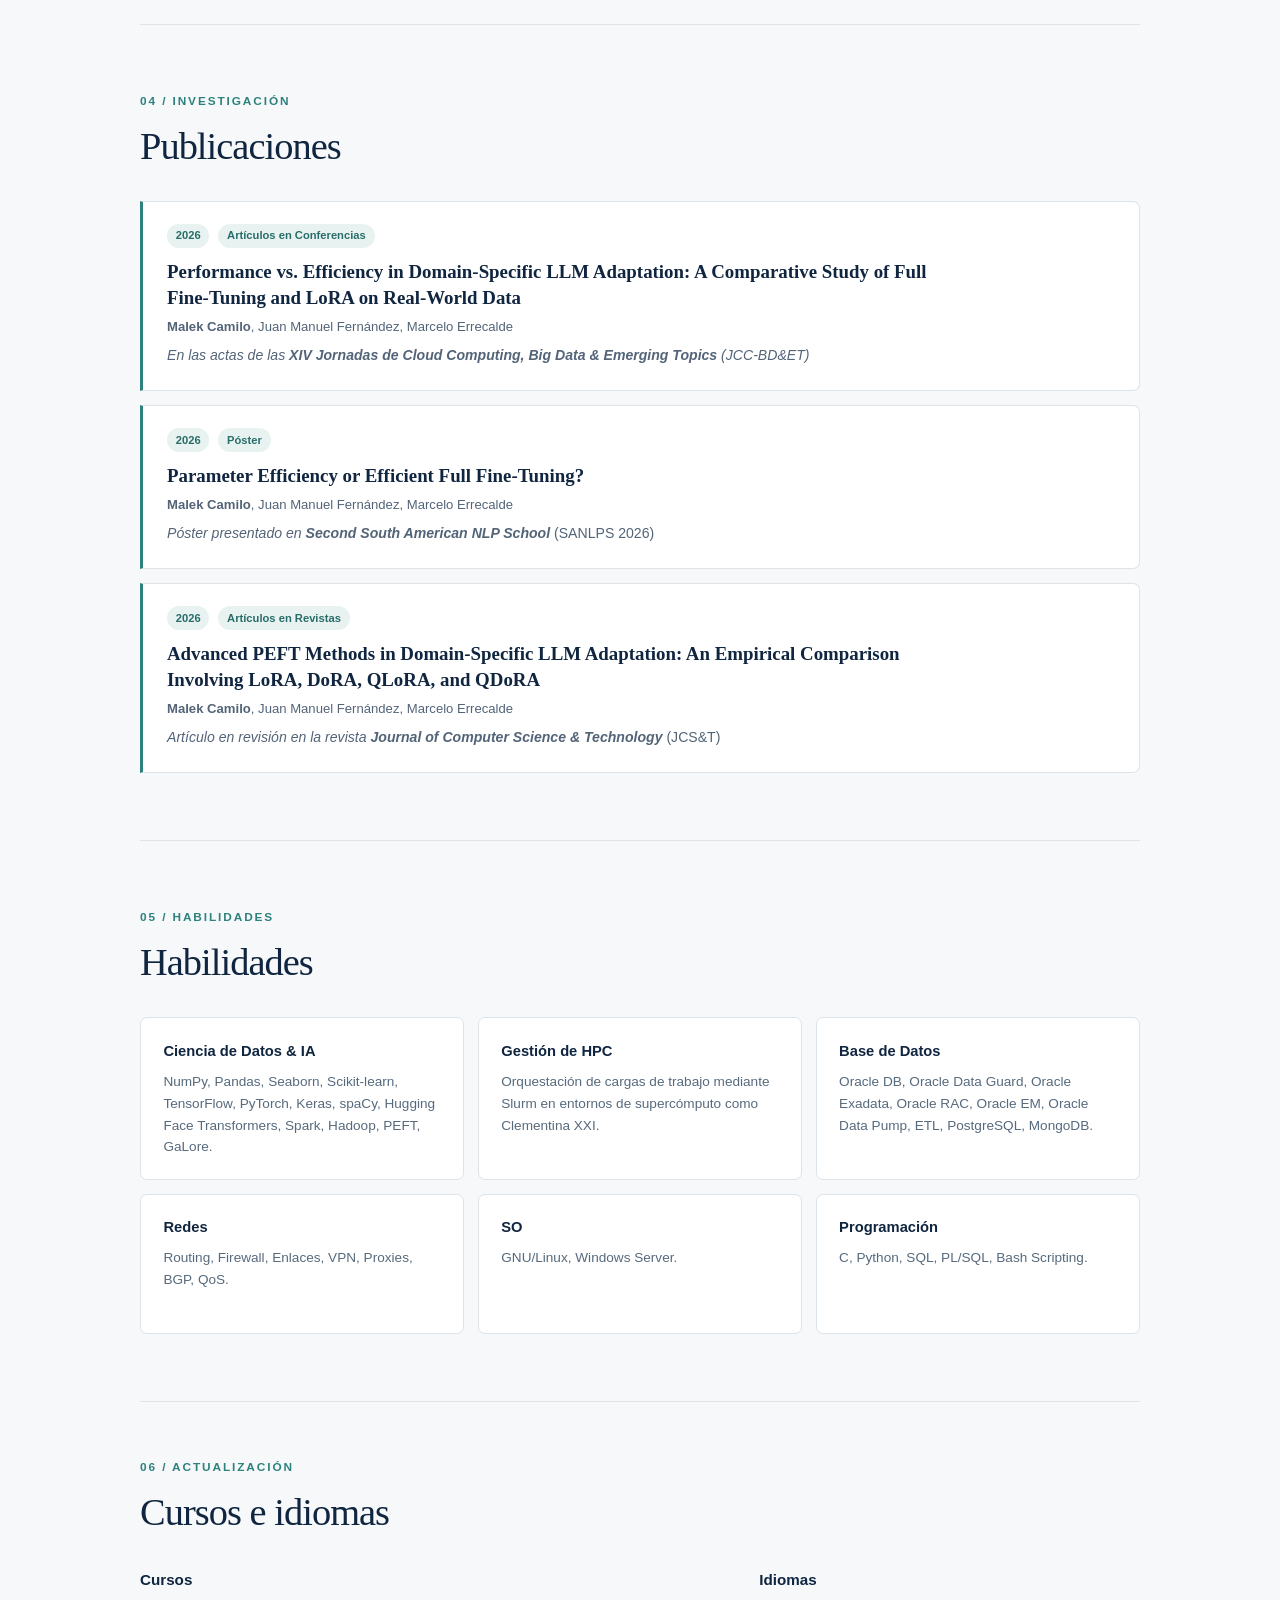
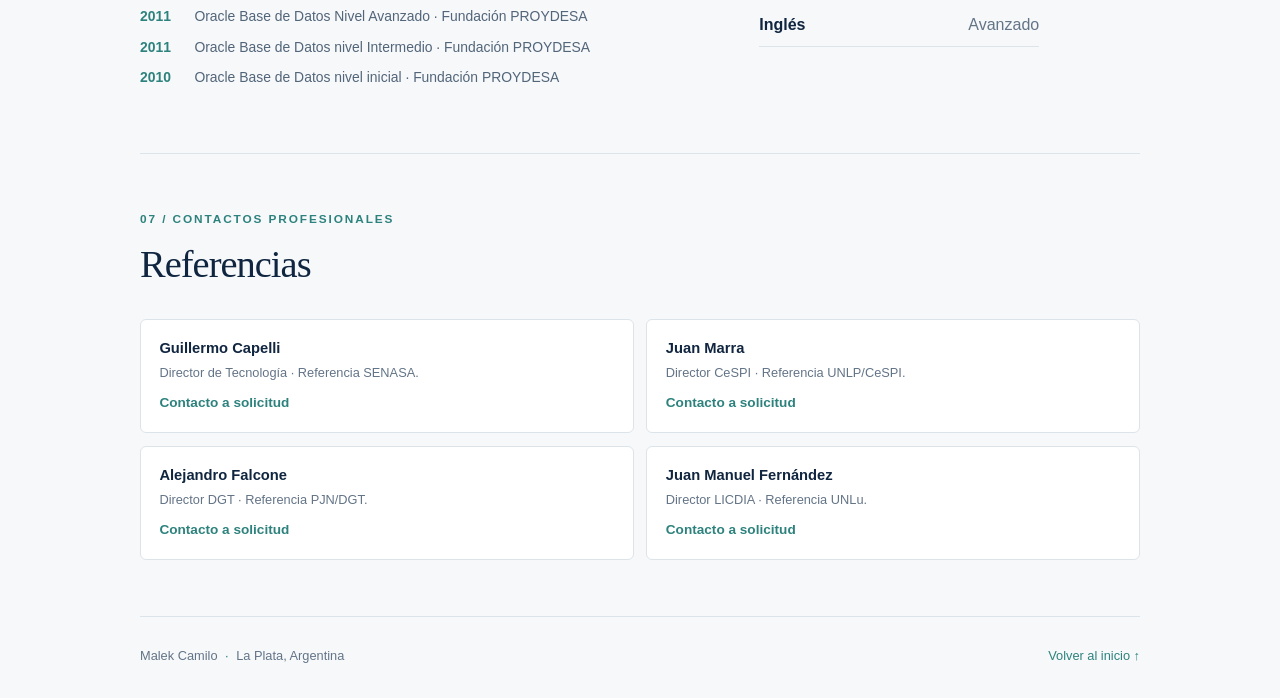
==== commit 540ccb61: "Publicar CV rev0.1" ====
--- a/index.html
+++ b/index.html
@@ -4,9 +4,9 @@
   <meta charset="utf-8">
   <meta name="viewport" content="width=device-width, initial-scale=1">
   <meta name="theme-color" content="#10253f">
-  <meta name="description" content="Profesional de IT con más de 25 años de experiencia en la administración, optimización y mantenimiento de bases de datos Oracle, redes y sistemas en entorn">
+  <meta name="description" content="Docente de Aprendizaje Automático en la Universidad Nacional de Luján (UNLu), con formación de posgrado en inteligencia de datos y procesamiento del lengua">
   <meta property="og:title" content="Malek Camilo | CV">
-  <meta property="og:description" content="DBA Oracle · Docente · Ciencia de datos e IA">
+  <meta property="og:description" content="Ciencia de datos e IA · Docente · DBA Oracle">
   <title>Malek Camilo | CV</title>
   <link rel="stylesheet" href="styles.css">
 </head>
@@ -19,7 +19,7 @@
         <p class="eyebrow">Currículum vitae · La Plata, Argentina</p>
         <h1>Malek <span>Camilo</span></h1>
         <p class="headline">Mg. en Inteligencia de Datos</p>
-        <p class="hero-summary">DBA Oracle · Docente · Ciencia de datos e IA</p>
+        <p class="hero-summary">Ciencia de datos e IA · Docente · DBA Oracle</p>
         <div class="contact-links" aria-label="Datos de contacto">
           <a href="mailto:malek.camilo@gmail.com">malek.camilo@gmail.com</a>
           <a href="https://www.linkedin.com/in/malekcamilo/" target="_blank" rel="noopener noreferrer">LinkedIn: @malekcamilo ↗</a>
@@ -40,11 +40,11 @@
   </nav>
 
   <main id="contenido" class="page">
-    <section id="perfil" class="section profile-section"><div class="section-heading"><p class="section-index">01 / Perfil</p><h2>Acerca de mí</h2></div><div class="profile-copy"><p>Profesional de IT con más de 25 años de experiencia en la administración, optimización y mantenimiento de bases de datos Oracle, redes y sistemas en entornos Linux y Windows.</p><p>Maestrando en Ciencia de Datos y Procesamiento de Lenguaje Natural (NLP). Trabajo de tesis orientado a “Estrategias de adaptación eficiente para modelos de lenguaje abiertos”, con enfoque en la arquitectura <em>Transformer</em> e implementación de técnicas FFT y PEFT (LoRA, QLoRA, DoRA, QDoRA), junto con estrategias como GaLore, desplegadas en el entorno HPC Clementina XXI.</p></div></section>
+    <section id="perfil" class="section profile-section"><div class="section-heading"><p class="section-index">01 / Perfil</p><h2>Acerca de mí</h2></div><div class="profile-copy"><p>Docente de Aprendizaje Automático en la Universidad Nacional de Luján (UNLu), con formación de posgrado en inteligencia de datos y procesamiento del lenguaje natural (NLP). Mi actividad académica se centra en modelos de lenguaje abiertos y su adaptación a dominios específicos.</p><p>Mi trabajo de tesis, “Estrategias de adaptación eficiente para modelos de lenguaje abiertos”, compara el ajuste completo (FFT), técnicas PEFT (LoRA, QLoRA, DoRA y QDoRA) y GaLore sobre modelos basados en la arquitectura <em>Transformer</em>, mediante experimentos en el entorno HPC Clementina XXI.</p><p>Cuento además con más de 25 años de experiencia en IT, especialmente en la administración y optimización de bases de datos Oracle, redes y sistemas Linux y Windows.</p></div></section>
 <section id="experiencia" class="section"><div class="section-heading"><p class="section-index">02 / Trayectoria</p><h2>Experiencia</h2></div><div class="timeline"><article class="timeline-item"><div class="timeline-date">Septiembre 2026 — Presente</div><div class="timeline-content"><h3>Jefe de Trabajos Prácticos</h3><p class="organization">Universidad Nacional de Luján</p><p>División Computación, Departamento de Ciencias Básicas.</p><ul><li>Aprendizaje Automático.</li><li>Proyecto Integrador.</li></ul></div></article><article class="timeline-item"><div class="timeline-date">Octubre 2017 — Presente</div><div class="timeline-content"><h3>Administrador de bases de datos Oracle</h3><p class="organization">Poder Judicial de la Nación Argentina</p><p>Consejo de la Magistratura, Dirección General de Tecnología.</p><ul><li>Administro la instalación, configuración, aplicación de parches, actualizaciones, tuning y resolución de incidentes en bases de datos Oracle 11g y 19c.</li><li>Despliego y mantengo la infraestructura de Oracle Enterprise Manager (OEM) 13c.</li><li>Implemento y administro entornos de alta disponibilidad y recuperación ante desastres mediante Oracle Data Guard.</li><li>Planifico y ejecuto actualizaciones periódicas (<em>upgrades</em>) de los motores de bases de datos Oracle (incluyendo migraciones de 11g a 19c).</li></ul></div></article><article class="timeline-item"><div class="timeline-date">Noviembre 2010 — Septiembre 2017</div><div class="timeline-content"><h3>Administrador de base de datos y sistemas</h3><p class="organization">Universidad Nacional de La Plata</p><p>CeSPI</p><ul><li>Gestioné entornos de bases de datos Oracle, planificando y ejecutando actualizaciones, migraciones y mantenimiento programado.</li><li>Instalé, configuré y resolví incidentes operativos en infraestructuras de hardware físico y entornos virtualizados.</li><li>Administré la topología de red, clústeres de servidores Linux y plataformas de virtualización (Oracle VM, Xen, Linux KVM).</li></ul></div></article><article class="timeline-item"><div class="timeline-date">Noviembre 2010 — Septiembre 2017</div><div class="timeline-content"><h3>Administrador de bases de datos Oracle</h3><p class="organization">Senasa</p><ul><li>Migré la base de datos productiva de PostgreSQL a Oracle.</li><li>Ejecuté la actualización (<em>upgrade</em>) de bases de datos Oracle de la versión 11g a la 19c.</li><li>Migré la arquitectura de base de datos de entornos tradicionales (non-CDB) a la arquitectura multitenant (CDB/PDB).</li><li>Instalé, configuré, apliqué parches, optimicé (<em>tuning</em>) y resolví incidentes operativos en bases de datos Oracle 11g y 19c.</li></ul></div></article><article class="timeline-item"><div class="timeline-date">Noviembre 2007 — Octubre 2010</div><div class="timeline-content"><h3>Administrador de sistemas y redes</h3><p class="organization">Otero Hogar</p><ul><li>Aseguré la conectividad de red intersucursales mediante la gestión de <em>routers</em>, enlaces inalámbricos punto a punto y túneles VPN.</li><li>Administré la operatividad de servidores y servicios de infraestructura, incluyendo servidores de correo, controladores de dominio, <em>firewalls</em> y <em>proxies</em>.</li></ul></div></article><article class="timeline-item"><div class="timeline-date">Septiembre 2008 — Julio 2009</div><div class="timeline-content"><h3>Instructor</h3><p class="organization">Buffa Sistemas S.R.L.</p><p>Impartí el curso de capacitación para Administradores de Sistemas Linux.</p></div></article><article class="timeline-item"><div class="timeline-date">Septiembre 2004 — Octubre 2007</div><div class="timeline-content"><h3>Sistemas, redes y soporte</h3><p class="organization">Internet Winds AG SA</p><p><em>Administrador de sistemas y redes (Octubre 2006 - Octubre 2007)</em></p><ul><li>Administré el Centro de Operaciones de Red (NOC) e instalé, configuré y mantuve la infraestructura del proveedor de internet inalámbrico, incluyendo nodos, enlaces, <em>switches</em> y <em>routers</em>.</li></ul><p><em>Coordinador de mesa de ayuda (Octubre 2005 - Septiembre 2006)</em></p><ul><li>Coordiné la mesa de ayuda, operando como enlace técnico y operativo con el NOC.</li></ul><p><em>Técnico de mesa de ayuda (Septiembre 2004 - Septiembre 2005)</em></p><ul><li>Resolví incidencias técnicas y gestioné los requerimientos de los clientes.</li></ul></div></article></div></section>
 <section id="formacion" class="section"><div class="section-heading"><p class="section-index">03 / Formación</p><h2>Educación</h2></div><div class="education-grid"><article class="education-card"><span class="year">2026</span><h3>Maestría en Inteligencia de Datos Orientada a Big Data</h3><p>UNLP</p></article><article class="education-card"><span class="year">2023</span><h3>Especialización en Inteligencia de Datos Orientada a Big Data</h3><p>UNLP</p></article><article class="education-card"><span class="year">2022</span><h3>Licenciatura en Informática</h3><p>UNLP</p></article><article class="education-card"><span class="year">2011</span><h3>Analista en Computación</h3><p>UNLP</p></article></div></section>
 <section id="publicaciones" class="section"><div class="section-heading"><p class="section-index">04 / Investigación</p><h2>Publicaciones</h2></div><div class="publication-list"><article class="publication-card"><div class="publication-meta"><span>2026</span><span>Artículos en Conferencias</span></div><h3>Performance vs. Efficiency in Domain-Specific LLM Adaptation: A Comparative Study of Full Fine-Tuning and LoRA on Real-World Data</h3><p class="authors"><strong>Malek Camilo</strong>, Juan Manuel Fernández, Marcelo Errecalde</p><p><em>En las actas de las <strong>XIV Jornadas de Cloud Computing, Big Data &amp; Emerging Topics</strong> (JCC-BD&amp;ET)</em></p></article><article class="publication-card"><div class="publication-meta"><span>2026</span><span>Póster</span></div><h3>Parameter Efficiency or Efficient Full Fine-Tuning?</h3><p class="authors"><strong>Malek Camilo</strong>, Juan Manuel Fernández, Marcelo Errecalde</p><p><em>Póster presentado en <strong>Second South American NLP School</strong></em> (SANLPS 2026)</p></article><article class="publication-card"><div class="publication-meta"><span>2026</span><span>Artículos en Revistas</span></div><h3>Advanced PEFT Methods in Domain-Specific LLM Adaptation: An Empirical Comparison Involving LoRA, DoRA, QLoRA, and QDoRA</h3><p class="authors"><strong>Malek Camilo</strong>, Juan Manuel Fernández, Marcelo Errecalde</p><p><em>Artículo en revisión en la revista <strong>Journal of Computer Science &amp; Technology</strong></em> (JCS&amp;T)</p></article></div></section>
-<section id="habilidades" class="section"><div class="section-heading"><p class="section-index">05 / Habilidades</p><h2>Habilidades</h2></div><div class="skills-grid"><article class="skill-card"><h3>Base de Datos</h3><p>Oracle DB, Oracle Data Guard, Oracle Exadata, Oracle RAC, Oracle EM, Oracle Data Pump, ETL, PostgreSQL, MongoDB.</p></article><article class="skill-card"><h3>Redes</h3><p>Routing, Firewall, Enlaces, VPN, Proxies, BGP, QoS.</p></article><article class="skill-card"><h3>SO</h3><p>GNU/Linux, Windows Server.</p></article><article class="skill-card"><h3>Programación</h3><p>C, Python, SQL, PL/SQL, Bash Scripting.</p></article><article class="skill-card"><h3>Ciencia de Datos &amp; IA</h3><p>NumPy, Pandas, Seaborn, Scikit-learn, TensorFlow, PyTorch, Keras, spaCy, Hugging Face Transformers, Spark, Hadoop, PEFT, GaLore.</p></article><article class="skill-card"><h3>Gestión de HPC</h3><p>Orquestación de cargas de trabajo mediante Slurm en entornos de supercómputo como Clementina XXI.</p></article></div></section>
+<section id="habilidades" class="section"><div class="section-heading"><p class="section-index">05 / Habilidades</p><h2>Habilidades</h2></div><div class="skills-grid"><article class="skill-card"><h3>Ciencia de Datos &amp; IA</h3><p>NumPy, Pandas, Seaborn, Scikit-learn, TensorFlow, PyTorch, Keras, spaCy, Hugging Face Transformers, Spark, Hadoop, PEFT, GaLore.</p></article><article class="skill-card"><h3>Gestión de HPC</h3><p>Orquestación de cargas de trabajo mediante Slurm en entornos de supercómputo como Clementina XXI.</p></article><article class="skill-card"><h3>Base de Datos</h3><p>Oracle DB, Oracle Data Guard, Oracle Exadata, Oracle RAC, Oracle EM, Oracle Data Pump, ETL, PostgreSQL, MongoDB.</p></article><article class="skill-card"><h3>Redes</h3><p>Routing, Firewall, Enlaces, VPN, Proxies, BGP, QoS.</p></article><article class="skill-card"><h3>SO</h3><p>GNU/Linux, Windows Server.</p></article><article class="skill-card"><h3>Programación</h3><p>C, Python, SQL, PL/SQL, Bash Scripting.</p></article></div></section>
 <section id="cursos" class="section compact-section"><div class="section-heading"><p class="section-index">06 / Actualización</p><h2>Cursos e idiomas</h2></div><div class="two-column"><div><h3 class="subheading">Cursos</h3><ul class="plain-list"><li><span>2011</span>Oracle Base de Datos Nivel Avanzado · Fundación PROYDESA</li><li><span>2011</span>Oracle Base de Datos nivel Intermedio · Fundación PROYDESA</li><li><span>2010</span>Oracle Base de Datos nivel inicial · Fundación PROYDESA</li></ul></div><div><h3 class="subheading">Idiomas</h3><p class="language-line"><strong>Inglés</strong><span>Avanzado</span></p></div></div></section>
 <section id="referencias" class="section compact-section"><div class="section-heading"><p class="section-index">07 / Contactos profesionales</p><h2>Referencias</h2></div><div class="references-grid"><article class="reference-card"><h3>Guillermo Capelli</h3><p>Director de Tecnología · Referencia SENASA.</p><span class="contact-note">Contacto a solicitud</span></article><article class="reference-card"><h3>Juan Marra</h3><p>Director CeSPI · Referencia UNLP/CeSPI.</p><span class="contact-note">Contacto a solicitud</span></article><article class="reference-card"><h3>Alejandro Falcone</h3><p>Director DGT · Referencia PJN/DGT.</p><span class="contact-note">Contacto a solicitud</span></article><article class="reference-card"><h3>Juan Manuel Fernández</h3><p>Director LICDIA · Referencia UNLu.</p><span class="contact-note">Contacto a solicitud</span></article></div></section>
   </main>
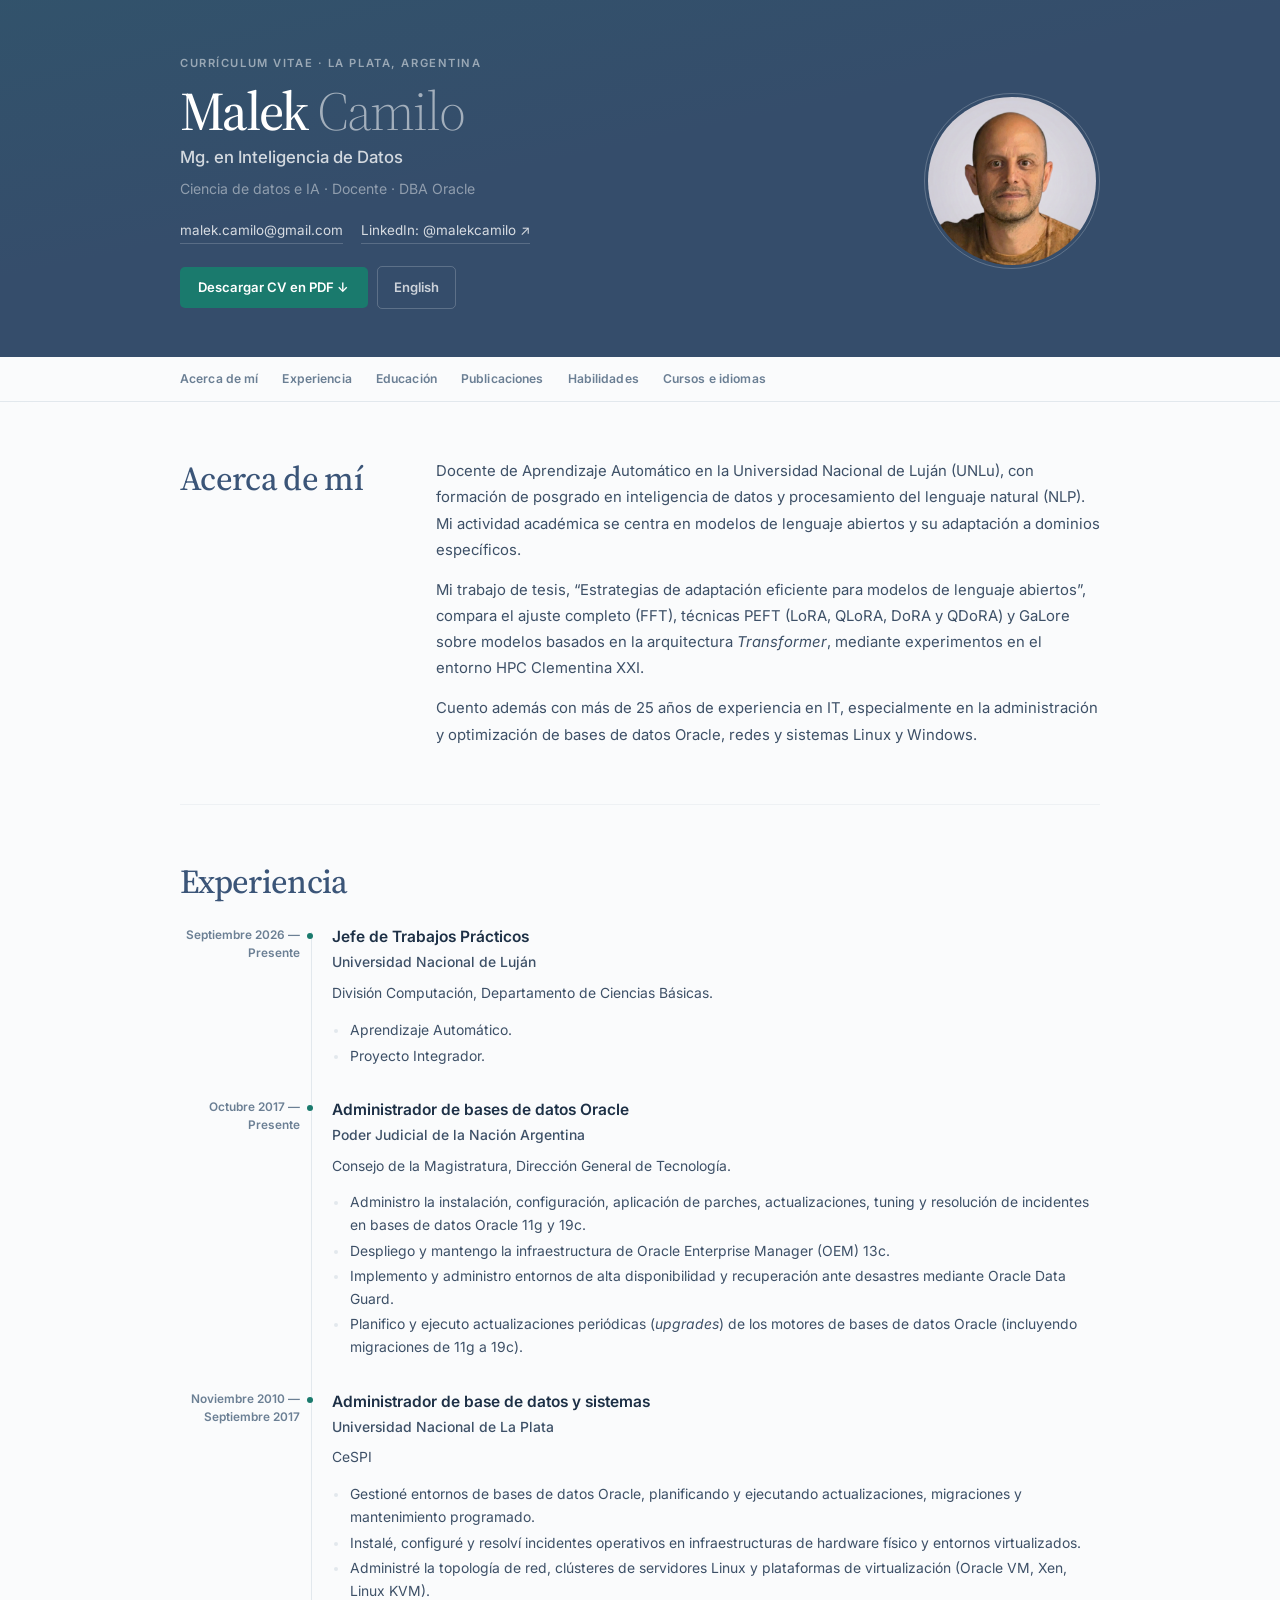
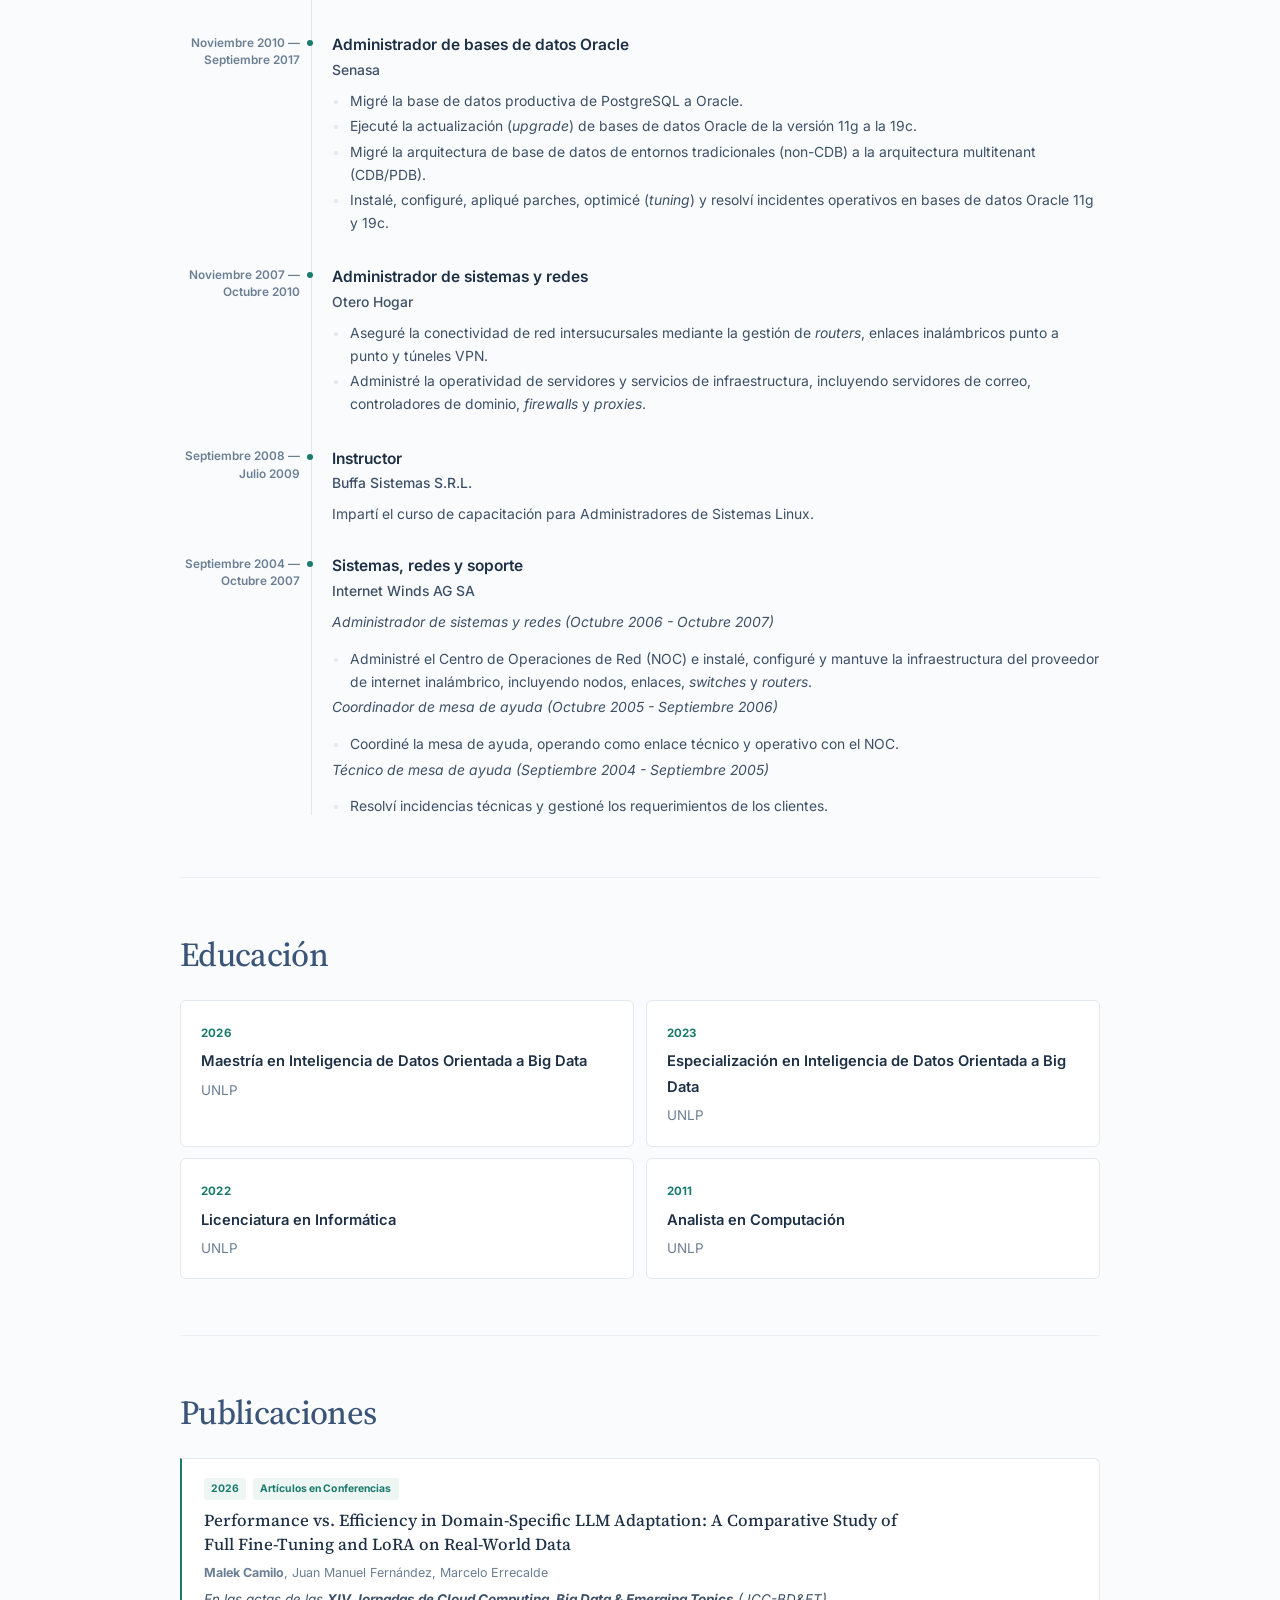
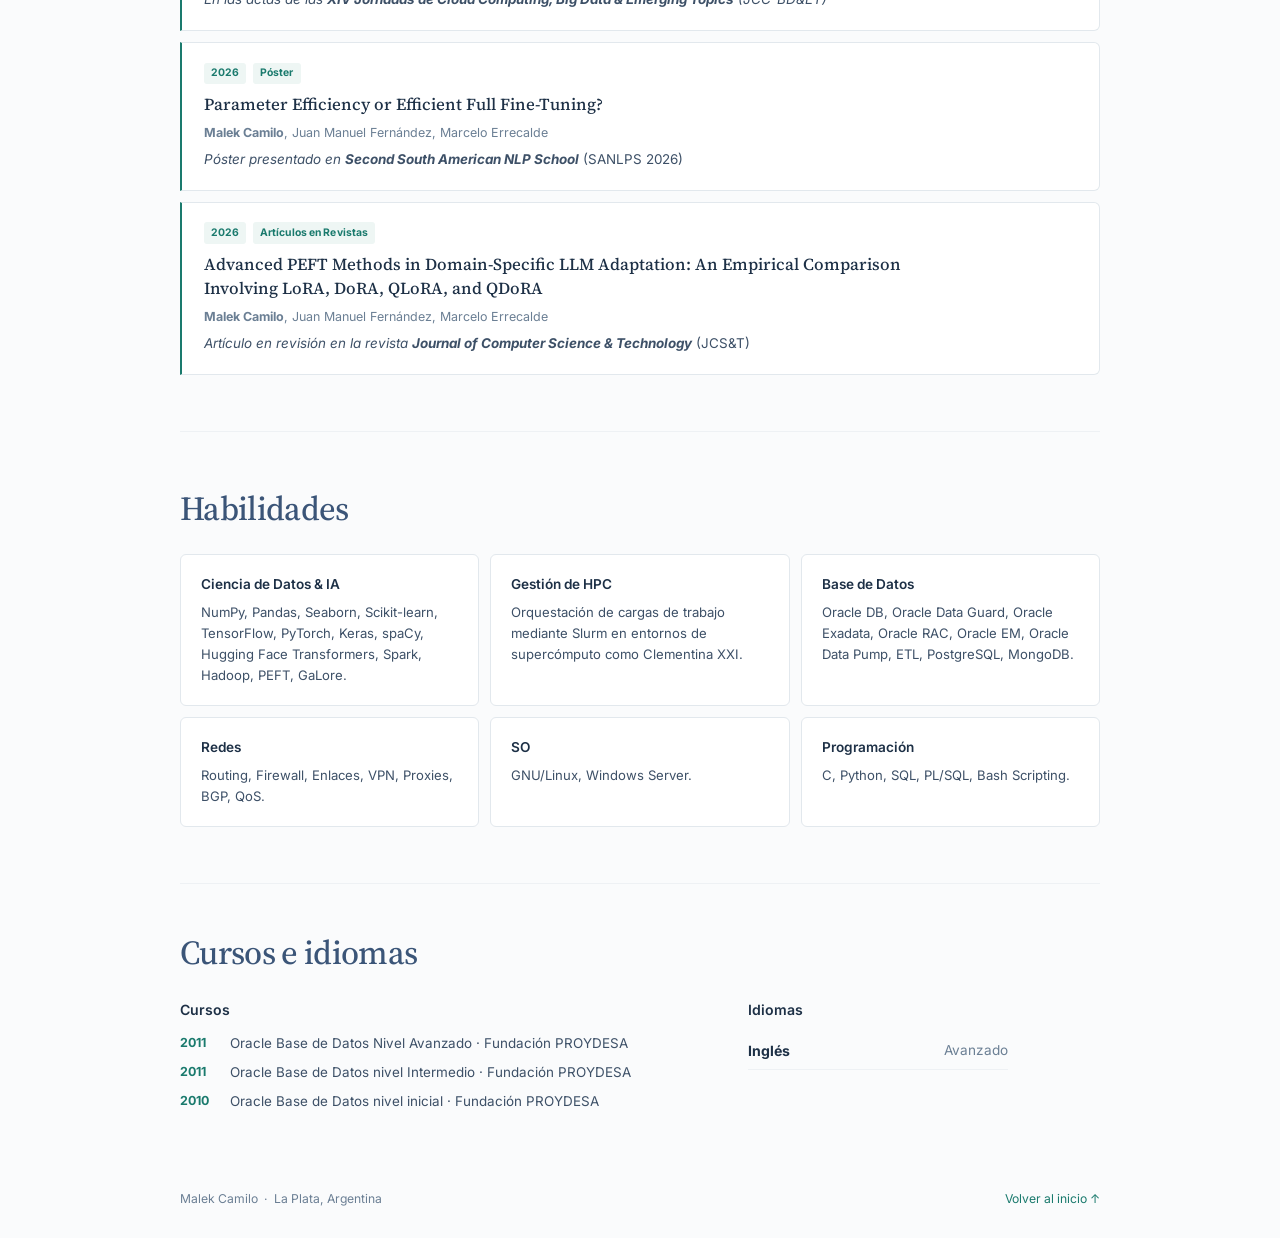
==== commit 3cbecf5c: "Publicar CV rev0.2" ====
--- a/index.html
+++ b/index.html
@@ -3,11 +3,13 @@
 <head>
   <meta charset="utf-8">
   <meta name="viewport" content="width=device-width, initial-scale=1">
-  <meta name="theme-color" content="#10253f">
+  <meta name="theme-color" content="#354d6b">
   <meta name="description" content="Docente de Aprendizaje Automático en la Universidad Nacional de Luján (UNLu), con formación de posgrado en inteligencia de datos y procesamiento del lengua">
   <meta property="og:title" content="Malek Camilo | CV">
   <meta property="og:description" content="Ciencia de datos e IA · Docente · DBA Oracle">
   <title>Malek Camilo | CV</title>
+  <link rel="preconnect" href="https://fonts.googleapis.com">
+  <link rel="preconnect" href="https://fonts.gstatic.com" crossorigin>
   <link rel="stylesheet" href="styles.css">
 </head>
 <body>
@@ -26,7 +28,7 @@
         </div>
         <div class="hero-actions">
           <a class="download-button" href="cv.pdf" download>Descargar CV en PDF ↓</a>
-          <button class="print-button" type="button" onclick="window.print()">Imprimir página</button>
+          <a class="lang-button" href="en.html">English</a>
         </div>
       </div>
       <figure class="portrait">
@@ -36,22 +38,71 @@
   </header>
 
   <nav class="site-nav" aria-label="Secciones del CV">
-    <div class="nav-inner"><a href="#perfil">Acerca de mí</a><a href="#experiencia">Experiencia</a><a href="#formacion">Educación</a><a href="#publicaciones">Publicaciones</a><a href="#habilidades">Habilidades</a><a href="#cursos">Cursos e idiomas</a><a href="#referencias">Referencias</a></div>
+    <div class="nav-inner"><a href="#perfil">Acerca de mí</a><a href="#experiencia">Experiencia</a><a href="#formacion">Educación</a><a href="#publicaciones">Publicaciones</a><a href="#habilidades">Habilidades</a><a href="#cursos">Cursos e idiomas</a></div>
   </nav>
 
   <main id="contenido" class="page">
-    <section id="perfil" class="section profile-section"><div class="section-heading"><p class="section-index">01 / Perfil</p><h2>Acerca de mí</h2></div><div class="profile-copy"><p>Docente de Aprendizaje Automático en la Universidad Nacional de Luján (UNLu), con formación de posgrado en inteligencia de datos y procesamiento del lenguaje natural (NLP). Mi actividad académica se centra en modelos de lenguaje abiertos y su adaptación a dominios específicos.</p><p>Mi trabajo de tesis, “Estrategias de adaptación eficiente para modelos de lenguaje abiertos”, compara el ajuste completo (FFT), técnicas PEFT (LoRA, QLoRA, DoRA y QDoRA) y GaLore sobre modelos basados en la arquitectura <em>Transformer</em>, mediante experimentos en el entorno HPC Clementina XXI.</p><p>Cuento además con más de 25 años de experiencia en IT, especialmente en la administración y optimización de bases de datos Oracle, redes y sistemas Linux y Windows.</p></div></section>
-<section id="experiencia" class="section"><div class="section-heading"><p class="section-index">02 / Trayectoria</p><h2>Experiencia</h2></div><div class="timeline"><article class="timeline-item"><div class="timeline-date">Septiembre 2026 — Presente</div><div class="timeline-content"><h3>Jefe de Trabajos Prácticos</h3><p class="organization">Universidad Nacional de Luján</p><p>División Computación, Departamento de Ciencias Básicas.</p><ul><li>Aprendizaje Automático.</li><li>Proyecto Integrador.</li></ul></div></article><article class="timeline-item"><div class="timeline-date">Octubre 2017 — Presente</div><div class="timeline-content"><h3>Administrador de bases de datos Oracle</h3><p class="organization">Poder Judicial de la Nación Argentina</p><p>Consejo de la Magistratura, Dirección General de Tecnología.</p><ul><li>Administro la instalación, configuración, aplicación de parches, actualizaciones, tuning y resolución de incidentes en bases de datos Oracle 11g y 19c.</li><li>Despliego y mantengo la infraestructura de Oracle Enterprise Manager (OEM) 13c.</li><li>Implemento y administro entornos de alta disponibilidad y recuperación ante desastres mediante Oracle Data Guard.</li><li>Planifico y ejecuto actualizaciones periódicas (<em>upgrades</em>) de los motores de bases de datos Oracle (incluyendo migraciones de 11g a 19c).</li></ul></div></article><article class="timeline-item"><div class="timeline-date">Noviembre 2010 — Septiembre 2017</div><div class="timeline-content"><h3>Administrador de base de datos y sistemas</h3><p class="organization">Universidad Nacional de La Plata</p><p>CeSPI</p><ul><li>Gestioné entornos de bases de datos Oracle, planificando y ejecutando actualizaciones, migraciones y mantenimiento programado.</li><li>Instalé, configuré y resolví incidentes operativos en infraestructuras de hardware físico y entornos virtualizados.</li><li>Administré la topología de red, clústeres de servidores Linux y plataformas de virtualización (Oracle VM, Xen, Linux KVM).</li></ul></div></article><article class="timeline-item"><div class="timeline-date">Noviembre 2010 — Septiembre 2017</div><div class="timeline-content"><h3>Administrador de bases de datos Oracle</h3><p class="organization">Senasa</p><ul><li>Migré la base de datos productiva de PostgreSQL a Oracle.</li><li>Ejecuté la actualización (<em>upgrade</em>) de bases de datos Oracle de la versión 11g a la 19c.</li><li>Migré la arquitectura de base de datos de entornos tradicionales (non-CDB) a la arquitectura multitenant (CDB/PDB).</li><li>Instalé, configuré, apliqué parches, optimicé (<em>tuning</em>) y resolví incidentes operativos en bases de datos Oracle 11g y 19c.</li></ul></div></article><article class="timeline-item"><div class="timeline-date">Noviembre 2007 — Octubre 2010</div><div class="timeline-content"><h3>Administrador de sistemas y redes</h3><p class="organization">Otero Hogar</p><ul><li>Aseguré la conectividad de red intersucursales mediante la gestión de <em>routers</em>, enlaces inalámbricos punto a punto y túneles VPN.</li><li>Administré la operatividad de servidores y servicios de infraestructura, incluyendo servidores de correo, controladores de dominio, <em>firewalls</em> y <em>proxies</em>.</li></ul></div></article><article class="timeline-item"><div class="timeline-date">Septiembre 2008 — Julio 2009</div><div class="timeline-content"><h3>Instructor</h3><p class="organization">Buffa Sistemas S.R.L.</p><p>Impartí el curso de capacitación para Administradores de Sistemas Linux.</p></div></article><article class="timeline-item"><div class="timeline-date">Septiembre 2004 — Octubre 2007</div><div class="timeline-content"><h3>Sistemas, redes y soporte</h3><p class="organization">Internet Winds AG SA</p><p><em>Administrador de sistemas y redes (Octubre 2006 - Octubre 2007)</em></p><ul><li>Administré el Centro de Operaciones de Red (NOC) e instalé, configuré y mantuve la infraestructura del proveedor de internet inalámbrico, incluyendo nodos, enlaces, <em>switches</em> y <em>routers</em>.</li></ul><p><em>Coordinador de mesa de ayuda (Octubre 2005 - Septiembre 2006)</em></p><ul><li>Coordiné la mesa de ayuda, operando como enlace técnico y operativo con el NOC.</li></ul><p><em>Técnico de mesa de ayuda (Septiembre 2004 - Septiembre 2005)</em></p><ul><li>Resolví incidencias técnicas y gestioné los requerimientos de los clientes.</li></ul></div></article></div></section>
-<section id="formacion" class="section"><div class="section-heading"><p class="section-index">03 / Formación</p><h2>Educación</h2></div><div class="education-grid"><article class="education-card"><span class="year">2026</span><h3>Maestría en Inteligencia de Datos Orientada a Big Data</h3><p>UNLP</p></article><article class="education-card"><span class="year">2023</span><h3>Especialización en Inteligencia de Datos Orientada a Big Data</h3><p>UNLP</p></article><article class="education-card"><span class="year">2022</span><h3>Licenciatura en Informática</h3><p>UNLP</p></article><article class="education-card"><span class="year">2011</span><h3>Analista en Computación</h3><p>UNLP</p></article></div></section>
-<section id="publicaciones" class="section"><div class="section-heading"><p class="section-index">04 / Investigación</p><h2>Publicaciones</h2></div><div class="publication-list"><article class="publication-card"><div class="publication-meta"><span>2026</span><span>Artículos en Conferencias</span></div><h3>Performance vs. Efficiency in Domain-Specific LLM Adaptation: A Comparative Study of Full Fine-Tuning and LoRA on Real-World Data</h3><p class="authors"><strong>Malek Camilo</strong>, Juan Manuel Fernández, Marcelo Errecalde</p><p><em>En las actas de las <strong>XIV Jornadas de Cloud Computing, Big Data &amp; Emerging Topics</strong> (JCC-BD&amp;ET)</em></p></article><article class="publication-card"><div class="publication-meta"><span>2026</span><span>Póster</span></div><h3>Parameter Efficiency or Efficient Full Fine-Tuning?</h3><p class="authors"><strong>Malek Camilo</strong>, Juan Manuel Fernández, Marcelo Errecalde</p><p><em>Póster presentado en <strong>Second South American NLP School</strong></em> (SANLPS 2026)</p></article><article class="publication-card"><div class="publication-meta"><span>2026</span><span>Artículos en Revistas</span></div><h3>Advanced PEFT Methods in Domain-Specific LLM Adaptation: An Empirical Comparison Involving LoRA, DoRA, QLoRA, and QDoRA</h3><p class="authors"><strong>Malek Camilo</strong>, Juan Manuel Fernández, Marcelo Errecalde</p><p><em>Artículo en revisión en la revista <strong>Journal of Computer Science &amp; Technology</strong></em> (JCS&amp;T)</p></article></div></section>
-<section id="habilidades" class="section"><div class="section-heading"><p class="section-index">05 / Habilidades</p><h2>Habilidades</h2></div><div class="skills-grid"><article class="skill-card"><h3>Ciencia de Datos &amp; IA</h3><p>NumPy, Pandas, Seaborn, Scikit-learn, TensorFlow, PyTorch, Keras, spaCy, Hugging Face Transformers, Spark, Hadoop, PEFT, GaLore.</p></article><article class="skill-card"><h3>Gestión de HPC</h3><p>Orquestación de cargas de trabajo mediante Slurm en entornos de supercómputo como Clementina XXI.</p></article><article class="skill-card"><h3>Base de Datos</h3><p>Oracle DB, Oracle Data Guard, Oracle Exadata, Oracle RAC, Oracle EM, Oracle Data Pump, ETL, PostgreSQL, MongoDB.</p></article><article class="skill-card"><h3>Redes</h3><p>Routing, Firewall, Enlaces, VPN, Proxies, BGP, QoS.</p></article><article class="skill-card"><h3>SO</h3><p>GNU/Linux, Windows Server.</p></article><article class="skill-card"><h3>Programación</h3><p>C, Python, SQL, PL/SQL, Bash Scripting.</p></article></div></section>
-<section id="cursos" class="section compact-section"><div class="section-heading"><p class="section-index">06 / Actualización</p><h2>Cursos e idiomas</h2></div><div class="two-column"><div><h3 class="subheading">Cursos</h3><ul class="plain-list"><li><span>2011</span>Oracle Base de Datos Nivel Avanzado · Fundación PROYDESA</li><li><span>2011</span>Oracle Base de Datos nivel Intermedio · Fundación PROYDESA</li><li><span>2010</span>Oracle Base de Datos nivel inicial · Fundación PROYDESA</li></ul></div><div><h3 class="subheading">Idiomas</h3><p class="language-line"><strong>Inglés</strong><span>Avanzado</span></p></div></div></section>
-<section id="referencias" class="section compact-section"><div class="section-heading"><p class="section-index">07 / Contactos profesionales</p><h2>Referencias</h2></div><div class="references-grid"><article class="reference-card"><h3>Guillermo Capelli</h3><p>Director de Tecnología · Referencia SENASA.</p><span class="contact-note">Contacto a solicitud</span></article><article class="reference-card"><h3>Juan Marra</h3><p>Director CeSPI · Referencia UNLP/CeSPI.</p><span class="contact-note">Contacto a solicitud</span></article><article class="reference-card"><h3>Alejandro Falcone</h3><p>Director DGT · Referencia PJN/DGT.</p><span class="contact-note">Contacto a solicitud</span></article><article class="reference-card"><h3>Juan Manuel Fernández</h3><p>Director LICDIA · Referencia UNLu.</p><span class="contact-note">Contacto a solicitud</span></article></div></section>
+    <section id="perfil" class="section profile-section"><div class="section-heading"><h2>Acerca de mí</h2></div><div class="profile-copy"><p>Docente de Aprendizaje Automático en la Universidad Nacional de Luján (UNLu), con formación de posgrado en inteligencia de datos y procesamiento del lenguaje natural (NLP). Mi actividad académica se centra en modelos de lenguaje abiertos y su adaptación a dominios específicos.</p><p>Mi trabajo de tesis, “Estrategias de adaptación eficiente para modelos de lenguaje abiertos”, compara el ajuste completo (FFT), técnicas PEFT (LoRA, QLoRA, DoRA y QDoRA) y GaLore sobre modelos basados en la arquitectura <em>Transformer</em>, mediante experimentos en el entorno HPC Clementina XXI.</p><p>Cuento además con más de 25 años de experiencia en IT, especialmente en la administración y optimización de bases de datos Oracle, redes y sistemas Linux y Windows.</p></div></section>
+<section id="experiencia" class="section"><div class="section-heading"><h2>Experiencia</h2></div><div class="timeline"><article class="timeline-item"><div class="timeline-date">Septiembre 2026 — Presente</div><div class="timeline-content"><h3>Jefe de Trabajos Prácticos</h3><p class="organization">Universidad Nacional de Luján</p><p>División Computación, Departamento de Ciencias Básicas.</p><ul><li>Aprendizaje Automático.</li><li>Proyecto Integrador.</li></ul></div></article><article class="timeline-item"><div class="timeline-date">Octubre 2017 — Presente</div><div class="timeline-content"><h3>Administrador de bases de datos Oracle</h3><p class="organization">Poder Judicial de la Nación Argentina</p><p>Consejo de la Magistratura, Dirección General de Tecnología.</p><ul><li>Administro la instalación, configuración, aplicación de parches, actualizaciones, tuning y resolución de incidentes en bases de datos Oracle 11g y 19c.</li><li>Despliego y mantengo la infraestructura de Oracle Enterprise Manager (OEM) 13c.</li><li>Implemento y administro entornos de alta disponibilidad y recuperación ante desastres mediante Oracle Data Guard.</li><li>Planifico y ejecuto actualizaciones periódicas (<em>upgrades</em>) de los motores de bases de datos Oracle (incluyendo migraciones de 11g a 19c).</li></ul></div></article><article class="timeline-item"><div class="timeline-date">Noviembre 2010 — Septiembre 2017</div><div class="timeline-content"><h3>Administrador de base de datos y sistemas</h3><p class="organization">Universidad Nacional de La Plata</p><p>CeSPI</p><ul><li>Gestioné entornos de bases de datos Oracle, planificando y ejecutando actualizaciones, migraciones y mantenimiento programado.</li><li>Instalé, configuré y resolví incidentes operativos en infraestructuras de hardware físico y entornos virtualizados.</li><li>Administré la topología de red, clústeres de servidores Linux y plataformas de virtualización (Oracle VM, Xen, Linux KVM).</li></ul></div></article><article class="timeline-item"><div class="timeline-date">Noviembre 2010 — Septiembre 2017</div><div class="timeline-content"><h3>Administrador de bases de datos Oracle</h3><p class="organization">Senasa</p><ul><li>Migré la base de datos productiva de PostgreSQL a Oracle.</li><li>Ejecuté la actualización (<em>upgrade</em>) de bases de datos Oracle de la versión 11g a la 19c.</li><li>Migré la arquitectura de base de datos de entornos tradicionales (non-CDB) a la arquitectura multitenant (CDB/PDB).</li><li>Instalé, configuré, apliqué parches, optimicé (<em>tuning</em>) y resolví incidentes operativos en bases de datos Oracle 11g y 19c.</li></ul></div></article><article class="timeline-item"><div class="timeline-date">Noviembre 2007 — Octubre 2010</div><div class="timeline-content"><h3>Administrador de sistemas y redes</h3><p class="organization">Otero Hogar</p><ul><li>Aseguré la conectividad de red intersucursales mediante la gestión de <em>routers</em>, enlaces inalámbricos punto a punto y túneles VPN.</li><li>Administré la operatividad de servidores y servicios de infraestructura, incluyendo servidores de correo, controladores de dominio, <em>firewalls</em> y <em>proxies</em>.</li></ul></div></article><article class="timeline-item"><div class="timeline-date">Septiembre 2008 — Julio 2009</div><div class="timeline-content"><h3>Instructor</h3><p class="organization">Buffa Sistemas S.R.L.</p><p>Impartí el curso de capacitación para Administradores de Sistemas Linux.</p></div></article><article class="timeline-item"><div class="timeline-date">Septiembre 2004 — Octubre 2007</div><div class="timeline-content"><h3>Sistemas, redes y soporte</h3><p class="organization">Internet Winds AG SA</p><p><em>Administrador de sistemas y redes (Octubre 2006 - Octubre 2007)</em></p><ul><li>Administré el Centro de Operaciones de Red (NOC) e instalé, configuré y mantuve la infraestructura del proveedor de internet inalámbrico, incluyendo nodos, enlaces, <em>switches</em> y <em>routers</em>.</li></ul><p><em>Coordinador de mesa de ayuda (Octubre 2005 - Septiembre 2006)</em></p><ul><li>Coordiné la mesa de ayuda, operando como enlace técnico y operativo con el NOC.</li></ul><p><em>Técnico de mesa de ayuda (Septiembre 2004 - Septiembre 2005)</em></p><ul><li>Resolví incidencias técnicas y gestioné los requerimientos de los clientes.</li></ul></div></article></div></section>
+<section id="formacion" class="section"><div class="section-heading"><h2>Educación</h2></div><div class="education-grid"><article class="education-card"><span class="year">2026</span><h3>Maestría en Inteligencia de Datos Orientada a Big Data</h3><p>UNLP</p></article><article class="education-card"><span class="year">2023</span><h3>Especialización en Inteligencia de Datos Orientada a Big Data</h3><p>UNLP</p></article><article class="education-card"><span class="year">2022</span><h3>Licenciatura en Informática</h3><p>UNLP</p></article><article class="education-card"><span class="year">2011</span><h3>Analista en Computación</h3><p>UNLP</p></article></div></section>
+<section id="publicaciones" class="section"><div class="section-heading"><h2>Publicaciones</h2></div><div class="publication-list"><article class="publication-card"><div class="publication-meta"><span>2026</span><span>Artículos en Conferencias</span></div><h3>Performance vs. Efficiency in Domain-Specific LLM Adaptation: A Comparative Study of Full Fine-Tuning and LoRA on Real-World Data</h3><p class="authors"><strong>Malek Camilo</strong>, Juan Manuel Fernández, Marcelo Errecalde</p><p><em>En las actas de las <strong>XIV Jornadas de Cloud Computing, Big Data &amp; Emerging Topics</strong> (JCC-BD&amp;ET)</em></p></article><article class="publication-card"><div class="publication-meta"><span>2026</span><span>Póster</span></div><h3>Parameter Efficiency or Efficient Full Fine-Tuning?</h3><p class="authors"><strong>Malek Camilo</strong>, Juan Manuel Fernández, Marcelo Errecalde</p><p><em>Póster presentado en <strong>Second South American NLP School</strong></em> (SANLPS 2026)</p></article><article class="publication-card"><div class="publication-meta"><span>2026</span><span>Artículos en Revistas</span></div><h3>Advanced PEFT Methods in Domain-Specific LLM Adaptation: An Empirical Comparison Involving LoRA, DoRA, QLoRA, and QDoRA</h3><p class="authors"><strong>Malek Camilo</strong>, Juan Manuel Fernández, Marcelo Errecalde</p><p><em>Artículo en revisión en la revista <strong>Journal of Computer Science &amp; Technology</strong></em> (JCS&amp;T)</p></article></div></section>
+<section id="habilidades" class="section"><div class="section-heading"><h2>Habilidades</h2></div><div class="skills-grid"><article class="skill-card"><h3>Ciencia de Datos &amp; IA</h3><p>NumPy, Pandas, Seaborn, Scikit-learn, TensorFlow, PyTorch, Keras, spaCy, Hugging Face Transformers, Spark, Hadoop, PEFT, GaLore.</p></article><article class="skill-card"><h3>Gestión de HPC</h3><p>Orquestación de cargas de trabajo mediante Slurm en entornos de supercómputo como Clementina XXI.</p></article><article class="skill-card"><h3>Base de Datos</h3><p>Oracle DB, Oracle Data Guard, Oracle Exadata, Oracle RAC, Oracle EM, Oracle Data Pump, ETL, PostgreSQL, MongoDB.</p></article><article class="skill-card"><h3>Redes</h3><p>Routing, Firewall, Enlaces, VPN, Proxies, BGP, QoS.</p></article><article class="skill-card"><h3>SO</h3><p>GNU/Linux, Windows Server.</p></article><article class="skill-card"><h3>Programación</h3><p>C, Python, SQL, PL/SQL, Bash Scripting.</p></article></div></section>
+<section id="cursos" class="section compact-section"><div class="section-heading"><h2>Cursos e idiomas</h2></div><div class="two-column"><div><h3 class="subheading">Cursos</h3><ul class="plain-list"><li><span>2011</span>Oracle Base de Datos Nivel Avanzado · Fundación PROYDESA</li><li><span>2011</span>Oracle Base de Datos nivel Intermedio · Fundación PROYDESA</li><li><span>2010</span>Oracle Base de Datos nivel inicial · Fundación PROYDESA</li></ul></div><div><h3 class="subheading">Idiomas</h3><p class="language-line"><strong>Inglés</strong><span>Avanzado</span></p></div></div></section>
   </main>
 
   <footer class="footer">
     <p>Malek Camilo <span>·</span> La Plata, Argentina</p>
     <a href="#contenido">Volver al inicio ↑</a>
   </footer>
+  <script>
+    let currentPath = window.location.pathname;
+
+    async function navigate(url, push = true) {
+      const res = await fetch(url);
+      if (!res.ok) throw new Error('Fetch failed');
+      const text = await res.text();
+      const doc = new DOMParser().parseFromString(text, 'text/html');
+      
+      const updateDOM = () => {
+        document.title = doc.title;
+        document.documentElement.lang = doc.documentElement.lang;
+        document.querySelector('.hero-copy').innerHTML = doc.querySelector('.hero-copy').innerHTML;
+        document.querySelector('nav').innerHTML = doc.querySelector('nav').innerHTML;
+        document.querySelector('main').innerHTML = doc.querySelector('main').innerHTML;
+        document.querySelector('.footer').innerHTML = doc.querySelector('.footer').innerHTML;
+        if (push) {
+          window.history.pushState({}, '', url);
+        }
+        currentPath = window.location.pathname;
+      };
+
+      if (document.startViewTransition) {
+        document.startViewTransition(updateDOM);
+      } else {
+        updateDOM();
+      }
+    }
+
+    document.addEventListener('click', async (e) => {
+      const btn = e.target.closest('.lang-button');
+      if (btn) {
+        e.preventDefault();
+        try {
+          await navigate(btn.href);
+        } catch (err) {
+          window.location.href = btn.href;
+        }
+      }
+    });
+
+    window.addEventListener('popstate', () => {
+      if (window.location.pathname !== currentPath) {
+        currentPath = window.location.pathname;
+        navigate(window.location.href, false).catch(() => {
+          window.location.reload();
+        });
+      }
+    });
+  </script>
 </body>
 </html>
--- a/styles.css
+++ b/styles.css
@@ -1,84 +1,98 @@
+@import url('https://fonts.googleapis.com/css2?family=Source+Serif+4:ital,opsz,wght@0,8..60,300;0,8..60,400;0,8..60,500;0,8..60,600;1,8..60,400&family=Inter:wght@400;500;600;700&display=swap');
+
 :root {
   color-scheme: light;
-  --navy: #10253f;
-  --navy-soft: #1e3a59;
-  --ink: #182b40;
-  --muted: #637487;
-  --teal: #2d827d;
-  --teal-pale: #e8f3f1;
-  --paper: #f6f8fa;
-  --line: #dce4ea;
+  --navy: #3b5578;
+  --ink: #1d3046;
+  --body: #3d5067;
+  --muted: #6b7f94;
+  --accent: #1a7a6d;
+  --accent-hover: #15655a;
+  --accent-bg: #eef6f4;
+  --paper: #fafbfc;
+  --card: #ffffff;
+  --line: #e2e8ed;
+  --line-light: #eef1f4;
   --white: #ffffff;
-  --serif: Georgia, "Times New Roman", serif;
-  --sans: Inter, "Segoe UI", Roboto, Arial, sans-serif;
-}
-
-* { box-sizing: border-box; }
-html { scroll-behavior: smooth; scroll-padding-top: 5.5rem; }
+  --hero-bg: #354d6b;
+  --serif: 'Source Serif 4', Georgia, 'Times New Roman', serif;
+  --sans: Inter, 'Segoe UI', Roboto, Arial, sans-serif;
+  --page-width: 920px;
+  --page-gutter: 2rem;
+}
+
+*, *::before, *::after { box-sizing: border-box; }
+
+html {
+  scroll-behavior: smooth;
+  scroll-padding-top: 4rem;
+}
+
 body {
   margin: 0;
   background: var(--paper);
-  color: var(--ink);
+  color: var(--body);
   font-family: var(--sans);
-  font-size: 16px;
-  line-height: 1.68;
+  font-size: 15.5px;
+  line-height: 1.72;
   -webkit-font-smoothing: antialiased;
-}
+  text-rendering: optimizeLegibility;
+}
+
 a { color: inherit; }
 a:focus-visible, button:focus-visible {
-  outline: 3px solid #91cbc5;
+  outline: 2px solid var(--accent);
   outline-offset: 3px;
 }
+
 .skip-link {
   position: absolute;
   z-index: 10;
   top: -4rem;
   left: 1rem;
-  padding: .65rem 1rem;
+  padding: .6rem 1rem;
   background: var(--white);
   color: var(--navy);
+  border-radius: 4px;
+  font-size: .85rem;
 }
 .skip-link:focus { top: 1rem; }
 
+/* ── Hero ── */
 .hero {
+  position: relative;
+  background: var(--hero-bg);
+  color: var(--white);
   overflow: hidden;
-  position: relative;
+}
+.hero::before {
+  content: '';
+  position: absolute;
+  inset: 0;
   background:
-    radial-gradient(circle at 82% 18%, rgba(77, 149, 142, .2), transparent 28rem),
-    linear-gradient(125deg, #10253f, #193753);
-  color: var(--white);
-}
-.hero::after {
-  position: absolute;
-  right: -9rem;
-  bottom: -19rem;
-  width: 34rem;
-  height: 34rem;
-  border: 1px solid rgba(255,255,255,.1);
-  border-radius: 50%;
-  content: "";
+    linear-gradient(168deg,
+      rgba(26, 122, 109, .12) 0%,
+      transparent 45%);
+  pointer-events: none;
 }
 .hero-inner {
   position: relative;
   z-index: 1;
   display: grid;
-  grid-template-columns: minmax(0, 1fr) 13rem;
-  gap: 3.5rem;
+  grid-template-columns: minmax(0, 1fr) auto;
+  gap: 3rem;
   align-items: center;
-  width: min(1120px, calc(100% - 3rem));
-  min-height: 365px;
+  width: min(var(--page-width), calc(100% - var(--page-gutter) * 2));
   margin: 0 auto;
-  padding: 4.1rem 0 3.5rem;
+  padding: 3.4rem 0 3rem;
 }
 .portrait {
-  width: 13rem;
+  width: 11rem;
   aspect-ratio: 1;
   margin: 0;
-  padding: .35rem;
-  border: 1px solid rgba(255,255,255,.4);
+  padding: 3px;
+  border: 1px solid rgba(255,255,255,.22);
   border-radius: 50%;
-  background: rgba(255,255,255,.12);
-  box-shadow: 0 18px 48px rgba(0,0,0,.16);
 }
 .portrait img {
   display: block;
@@ -87,303 +101,430 @@
   border-radius: 50%;
   object-fit: cover;
   object-position: center 41%;
-}
-.eyebrow, .section-index {
-  margin: 0 0 .7rem;
-  font-size: .74rem;
-  font-weight: 700;
-  letter-spacing: .16em;
+  view-transition-name: hero-portrait;
+}
+.eyebrow {
+  margin: 0 0 .5rem;
+  font-size: .7rem;
+  font-weight: 600;
+  letter-spacing: .14em;
   text-transform: uppercase;
-}
-.eyebrow { color: #b5d2d1; }
+  color: rgba(255,255,255,.5);
+}
 h1, h2, h3, p { margin-top: 0; }
 h1 {
-  margin-bottom: .15rem;
+  margin-bottom: .12rem;
   font-family: var(--serif);
-  font-size: clamp(2.7rem, 5vw, 4rem);
+  font-size: clamp(2.4rem, 4.5vw, 3.4rem);
   font-weight: 500;
-  letter-spacing: -.04em;
+  letter-spacing: -.035em;
   line-height: 1.1;
 }
-h1 span { color: #9ccac5; }
+h1 span { color: rgba(255,255,255,.55); font-weight: 300; }
 .headline {
-  margin-bottom: .35rem;
-  color: #d4e0ea;
-  font-size: 1.17rem;
-  font-weight: 600;
-}
-.hero-summary { margin-bottom: 1.3rem; color: #b9c9d8; }
-.contact-links { display: flex; flex-wrap: wrap; gap: .6rem 1.25rem; }
+  margin-bottom: .3rem;
+  color: rgba(255,255,255,.78);
+  font-size: 1.05rem;
+  font-weight: 500;
+}
+.hero-summary {
+  margin-bottom: 1.1rem;
+  color: rgba(255,255,255,.45);
+  font-size: .88rem;
+}
+.contact-links {
+  display: flex;
+  flex-wrap: wrap;
+  gap: .4rem 1.1rem;
+}
 .contact-links a {
-  color: var(--white);
-  font-size: .9rem;
-  text-decoration-color: rgba(255,255,255,.35);
-  text-underline-offset: 4px;
-}
-.contact-links a:hover { color: #a9d8d2; }
+  color: rgba(255,255,255,.8);
+  font-size: .84rem;
+  text-decoration: none;
+  border-bottom: 1px solid rgba(255,255,255,.18);
+  padding-bottom: 1px;
+  transition: color .15s, border-color .15s;
+}
+.contact-links a:hover {
+  color: #fff;
+  border-color: rgba(255,255,255,.5);
+}
 .hero-actions {
   display: flex;
   flex-wrap: wrap;
   align-items: center;
-  gap: .65rem;
-  margin-top: 1.55rem;
-}
-.download-button, .print-button {
+  gap: .6rem;
+  margin-top: 1.4rem;
+}
+.download-button {
   display: inline-block;
-  padding: .75rem 1.05rem;
+  padding: .6rem 1.15rem;
+  border: none;
   border-radius: 5px;
+  background: var(--accent);
+  color: #fff;
   font: inherit;
-  font-size: .87rem;
-  font-weight: 650;
-  line-height: 1.5;
+  font-size: .82rem;
+  font-weight: 600;
   text-decoration: none;
   cursor: pointer;
-}
-.download-button {
-  border: 1px solid #a9d8d2;
-  background: #a9d8d2;
-  color: #10253f;
-}
-.download-button:hover { background: #c5e4df; }
-.print-button {
-  border: 1px solid rgba(255,255,255,.4);
-  background: rgba(255,255,255,.08);
-  color: white;
-}
-.print-button:hover { background: rgba(255,255,255,.17); }
-
+  transition: background .15s;
+}
+.download-button:hover { background: var(--accent-hover); }
+.lang-button {
+  display: inline-block;
+  padding: .55rem 1rem;
+  border: 1px solid rgba(255,255,255,.2);
+  border-radius: 5px;
+  background: transparent;
+  color: rgba(255,255,255,.75);
+  font: inherit;
+  font-size: .82rem;
+  font-weight: 600;
+  text-decoration: none;
+  cursor: pointer;
+  transition: color .15s, border-color .15s, background .15s;
+}
+.lang-button:hover {
+  color: #fff;
+  border-color: rgba(255,255,255,.45);
+  background: rgba(255,255,255,.06);
+}
+
+/* ── Navigation ── */
 .site-nav {
   position: sticky;
   z-index: 5;
   top: 0;
   border-bottom: 1px solid var(--line);
-  background: rgba(255,255,255,.96);
-  backdrop-filter: blur(12px);
+  background: rgba(250, 251, 252, .92);
+  backdrop-filter: blur(14px);
+  -webkit-backdrop-filter: blur(14px);
 }
 .nav-inner {
   display: flex;
-  width: min(1120px, calc(100% - 3rem));
+  width: min(var(--page-width), calc(100% - var(--page-gutter) * 2));
   margin: 0 auto;
-  gap: 1.7rem;
+  gap: 1.5rem;
   overflow-x: auto;
   scrollbar-width: thin;
 }
 .nav-inner a {
   flex: 0 0 auto;
-  padding: .9rem 0;
+  padding: .75rem 0;
   color: var(--muted);
-  font-size: .79rem;
-  font-weight: 650;
+  font-size: .76rem;
+  font-weight: 600;
   text-decoration: none;
-}
-.nav-inner a:hover { color: var(--teal); }
-
-.page { width: min(1000px, calc(100% - 3rem)); margin: 0 auto; }
+  letter-spacing: .01em;
+  transition: color .12s;
+}
+.nav-inner a:hover { color: var(--accent); }
+
+/* ── Page layout ── */
+.page {
+  width: min(var(--page-width), calc(100% - var(--page-gutter) * 2));
+  margin: 0 auto;
+}
 .section {
-  padding: 4.2rem 0;
-  border-bottom: 1px solid var(--line);
-}
-.section-heading { margin-bottom: 2rem; }
-.section-index { color: var(--teal); }
+  padding: 3.5rem 0;
+  border-bottom: 1px solid var(--line-light);
+}
+.section:last-child { border-bottom: none; }
+.section-heading { margin-bottom: 1.6rem; }
 h2 {
   margin-bottom: 0;
   color: var(--navy);
   font-family: var(--serif);
-  font-size: clamp(1.9rem, 3vw, 2.45rem);
+  font-size: clamp(1.65rem, 2.8vw, 2.1rem);
   font-weight: 500;
-  letter-spacing: -.025em;
+  letter-spacing: -.02em;
   line-height: 1.2;
 }
+
+/* ── Profile ── */
 .profile-section {
   display: grid;
-  grid-template-columns: minmax(190px, .78fr) minmax(0, 1.8fr);
-  gap: 3rem;
+  grid-template-columns: minmax(160px, .65fr) minmax(0, 2fr);
+  gap: 2.5rem;
 }
 .profile-section .section-heading { margin-bottom: 0; }
-.profile-copy p { margin-bottom: 1rem; color: #405368; }
+.profile-copy p {
+  margin-bottom: .9rem;
+  color: var(--body);
+  font-size: .93rem;
+  line-height: 1.75;
+}
 .profile-copy p:last-child { margin-bottom: 0; }
 
-.timeline { position: relative; margin-left: .4rem; }
+/* ── Timeline (Experience) ── */
+.timeline { position: relative; }
 .timeline::before {
   position: absolute;
-  top: .45rem;
-  bottom: .4rem;
-  left: 8.7rem;
+  top: .35rem;
+  bottom: .35rem;
+  left: 8.2rem;
   width: 1px;
   background: var(--line);
-  content: "";
+  content: '';
 }
 .timeline-item {
   position: relative;
   display: grid;
-  grid-template-columns: 8rem minmax(0, 1fr);
-  gap: 2.15rem;
-  padding-bottom: 2rem;
+  grid-template-columns: 7.5rem minmax(0, 1fr);
+  gap: 2rem;
+  padding-bottom: 1.8rem;
 }
 .timeline-item:last-child { padding-bottom: 0; }
 .timeline-item::before {
   position: absolute;
-  top: .42rem;
-  left: 8.42rem;
-  width: .55rem;
-  height: .55rem;
-  border: 2px solid var(--teal);
+  top: .38rem;
+  left: 7.95rem;
+  width: 6px;
+  height: 6px;
   border-radius: 50%;
-  background: var(--paper);
-  content: "";
+  background: var(--accent);
+  content: '';
 }
 .timeline-date {
-  padding-top: .05rem;
-  color: var(--teal);
-  font-size: .78rem;
-  font-weight: 700;
+  padding-top: .03rem;
+  color: var(--muted);
+  font-size: .74rem;
+  font-weight: 600;
   line-height: 1.5;
-}
-.timeline-content h3, .education-card h3, .publication-card h3 {
-  margin-bottom: .3rem;
-  color: var(--navy);
-  font-size: 1.05rem;
+  text-align: right;
+}
+.timeline-content h3 {
+  margin-bottom: .2rem;
+  color: var(--ink);
+  font-size: .97rem;
+  font-weight: 600;
   line-height: 1.4;
 }
 .organization {
-  margin-bottom: .7rem;
+  margin-bottom: .5rem;
   color: var(--muted);
-  font-size: .89rem;
-  font-weight: 600;
+  font-size: .84rem;
+  font-weight: 500;
 }
 .timeline-content p, .timeline-content li {
-  color: #4b5c6e;
-  font-size: .91rem;
+  color: var(--body);
+  font-size: .87rem;
+  line-height: 1.65;
 }
 .timeline-content p:last-child { margin-bottom: 0; }
-.timeline-content ul { margin: .55rem 0 0; padding-left: 1.1rem; }
-.timeline-content li { margin: .22rem 0; padding-left: .15rem; }
-
+.timeline-content ul { margin: .4rem 0 0; padding-left: 1.05rem; }
+.timeline-content li { margin: .15rem 0; padding-left: .1rem; }
+.timeline-content li::marker { color: var(--line); }
+
+/* ── Education ── */
 .education-grid {
   display: grid;
   grid-template-columns: repeat(2, minmax(0, 1fr));
-  gap: .85rem;
-}
-.education-card, .skill-card {
-  padding: 1.3rem 1.4rem;
+  gap: .7rem;
+}
+.education-card {
+  padding: 1.15rem 1.25rem;
   border: 1px solid var(--line);
-  border-radius: 7px;
-  background: var(--white);
-}
-.education-card.featured { border-color: #c2dedb; background: var(--teal-pale); }
-.year { display: inline-block; margin-bottom: .45rem; color: var(--teal); font-size: .78rem; font-weight: 750; }
-.education-card h3 { margin-bottom: .35rem; }
-.education-card p { margin-bottom: 0; color: var(--muted); font-size: .88rem; }
-
-.publication-list { display: grid; gap: .9rem; }
+  border-radius: 6px;
+  background: var(--card);
+}
+.year {
+  display: inline-block;
+  margin-bottom: .35rem;
+  color: var(--accent);
+  font-size: .72rem;
+  font-weight: 700;
+  letter-spacing: .02em;
+}
+.education-card h3 {
+  margin-bottom: .25rem;
+  color: var(--ink);
+  font-size: .92rem;
+  font-weight: 600;
+}
+.education-card p { margin-bottom: 0; color: var(--muted); font-size: .84rem; }
+
+/* ── Publications ── */
+.publication-list { display: grid; gap: .7rem; }
 .publication-card {
-  padding: 1.35rem 1.5rem 1.4rem;
+  padding: 1.2rem 1.35rem;
   border: 1px solid var(--line);
-  border-left: 3px solid var(--teal);
-  border-radius: 0 7px 7px 0;
-  background: var(--white);
-}
-.publication-meta { display: flex; flex-wrap: wrap; gap: .55rem; margin-bottom: .65rem; }
+  border-left: 2px solid var(--accent);
+  border-radius: 0 6px 6px 0;
+  background: var(--card);
+}
+.publication-meta {
+  display: flex;
+  flex-wrap: wrap;
+  gap: .4rem;
+  margin-bottom: .55rem;
+}
 .publication-meta span {
-  padding: .18rem .55rem;
-  border-radius: 99px;
-  background: var(--teal-pale);
-  color: #286d69;
-  font-size: .7rem;
+  padding: .12rem .45rem;
+  border-radius: 3px;
+  background: var(--accent-bg);
+  color: var(--accent);
+  font-size: .65rem;
   font-weight: 700;
-}
-.publication-card h3 { max-width: 800px; font-family: var(--serif); font-size: 1.18rem; }
-.publication-card p { margin-bottom: .35rem; color: #536478; font-size: .88rem; }
+  letter-spacing: .01em;
+}
+.publication-card h3 {
+  max-width: 700px;
+  margin-bottom: .3rem;
+  font-family: var(--serif);
+  font-size: 1.05rem;
+  font-weight: 500;
+  color: var(--ink);
+  line-height: 1.45;
+}
+.publication-card p { margin-bottom: .25rem; color: var(--body); font-size: .84rem; }
 .publication-card p:last-child { margin-bottom: 0; }
-.authors { font-size: .82rem !important; }
-
-.skills-grid { display: grid; grid-template-columns: repeat(3, minmax(0, 1fr)); gap: .85rem; }
-.skill-card { min-height: 140px; }
-.skill-card h3 { margin-bottom: .45rem; color: var(--navy); font-size: .92rem; }
-.skill-card p { margin-bottom: 0; color: #576a7d; font-size: .85rem; line-height: 1.6; }
-.compact-section { padding-top: 3.5rem; padding-bottom: 3.5rem; }
-.two-column { display: grid; grid-template-columns: 1.5fr 1fr; gap: 3rem; }
-.subheading { margin-bottom: .8rem; color: var(--navy); font-size: .95rem; }
+.authors { font-size: .78rem !important; color: var(--muted) !important; }
+
+/* ── Skills ── */
+.skills-grid {
+  display: grid;
+  grid-template-columns: repeat(3, minmax(0, 1fr));
+  gap: .7rem;
+}
+.skill-card {
+  padding: 1.15rem 1.25rem;
+  border: 1px solid var(--line);
+  border-radius: 6px;
+  background: var(--card);
+}
+.skill-card h3 {
+  margin-bottom: .35rem;
+  color: var(--ink);
+  font-size: .85rem;
+  font-weight: 600;
+}
+.skill-card p {
+  margin-bottom: 0;
+  color: var(--body);
+  font-size: .82rem;
+  line-height: 1.6;
+}
+
+/* ── Courses & Languages ── */
+.compact-section { padding-top: 3rem; padding-bottom: 3rem; }
+.two-column { display: grid; grid-template-columns: 1.5fr 1fr; gap: 2.5rem; }
+.subheading {
+  margin-bottom: .65rem;
+  color: var(--ink);
+  font-size: .88rem;
+  font-weight: 600;
+}
 .plain-list { margin: 0; padding: 0; list-style: none; }
-.plain-list li { display: flex; gap: .8rem; margin: .45rem 0; color: #526579; font-size: .87rem; }
-.plain-list li span { flex: 0 0 2.6rem; color: var(--teal); font-weight: 700; }
-.language-line { display: flex; justify-content: space-between; max-width: 280px; padding: .45rem 0; border-bottom: 1px solid var(--line); }
-.language-line strong { color: var(--navy); }
-.language-line span { color: var(--muted); }
-.references-grid { display: grid; grid-template-columns: repeat(2, minmax(0, 1fr)); gap: .8rem; }
-.reference-card { padding: 1rem 1.15rem; border: 1px solid var(--line); border-radius: 6px; background: white; }
-.reference-card h3 { margin-bottom: .1rem; color: var(--navy); font-size: .92rem; }
-.reference-card p { margin-bottom: .35rem; color: var(--muted); font-size: .8rem; }
-.reference-card a { color: var(--teal); font-size: .85rem; font-weight: 650; text-decoration: none; }
-.reference-card a:hover { text-decoration: underline; }
-.reference-card .contact-note { color: var(--teal); font-size: .85rem; font-weight: 650; }
+.plain-list li {
+  display: flex;
+  gap: .7rem;
+  margin: .35rem 0;
+  color: var(--body);
+  font-size: .84rem;
+}
+.plain-list li span {
+  flex: 0 0 2.4rem;
+  color: var(--accent);
+  font-weight: 700;
+  font-size: .78rem;
+}
+.language-line {
+  display: flex;
+  justify-content: space-between;
+  max-width: 260px;
+  padding: .4rem 0;
+  border-bottom: 1px solid var(--line-light);
+}
+.language-line strong { color: var(--ink); font-size: .88rem; }
+.language-line span { color: var(--muted); font-size: .85rem; }
+
+/* ── References ── */
+.references-grid {
+  display: grid;
+  grid-template-columns: repeat(2, minmax(0, 1fr));
+  gap: .7rem;
+}
+.reference-card {
+  padding: .95rem 1.1rem;
+  border: 1px solid var(--line);
+  border-radius: 6px;
+  background: var(--card);
+}
+.reference-card h3 { margin-bottom: .1rem; color: var(--ink); font-size: .88rem; font-weight: 600; }
+.reference-card p { margin-bottom: .25rem; color: var(--muted); font-size: .78rem; }
+.reference-card .contact-note { color: var(--accent); font-size: .8rem; font-weight: 600; }
 .small-caps { font-variant: small-caps; }
-.generic-list > * { margin-bottom: .8rem; }
+.generic-list > * { margin-bottom: .7rem; }
+
+/* ── Footer ── */
 .footer {
   display: flex;
   justify-content: space-between;
-  width: min(1000px, calc(100% - 3rem));
+  width: min(var(--page-width), calc(100% - var(--page-gutter) * 2));
   margin: 0 auto;
-  padding: 1.7rem 0 2rem;
+  padding: 1.4rem 0 1.8rem;
   color: var(--muted);
-  font-size: .8rem;
+  font-size: .76rem;
 }
 .footer p { margin-bottom: 0; }
-.footer p span { padding: 0 .25rem; color: var(--teal); }
-.footer a { color: var(--teal); text-decoration: none; }
-
+.footer p span { padding: 0 .2rem; }
+.footer a { color: var(--accent); text-decoration: none; }
+
+/* ── Responsive ── */
 @media (max-width: 760px) {
   .hero-inner {
-    grid-template-columns: minmax(0, 1fr) 8rem;
+    grid-template-columns: minmax(0, 1fr) 7rem;
     gap: 1.5rem;
-    width: min(calc(100% - 2rem), 640px);
-    min-height: 0;
-    padding: 3rem 0 2.7rem;
+    padding: 2.6rem 0 2.2rem;
   }
-  .portrait { width: 8rem; }
-  .nav-inner { width: calc(100% - 2rem); gap: 1.2rem; }
-  .page, .footer { width: calc(100% - 2rem); }
-  .section { padding: 3.2rem 0; }
-  .profile-section { grid-template-columns: 1fr; gap: 1.1rem; }
-  .timeline::before { left: .23rem; }
-  .timeline-item { grid-template-columns: 1fr; gap: .4rem; padding: 0 0 1.8rem 1.35rem; }
-  .timeline-item::before { left: -.03rem; }
-  .timeline-date { font-size: .74rem; }
+  .portrait { width: 7rem; }
+  .nav-inner { gap: 1.1rem; }
+  .page, .footer,
+  .hero-inner, .nav-inner {
+    width: min(calc(100% - 1.5rem * 2), var(--page-width));
+  }
+  .section { padding: 2.8rem 0; }
+  .profile-section { grid-template-columns: 1fr; gap: 1rem; }
+  .timeline::before { left: .18rem; }
+  .timeline-item { grid-template-columns: 1fr; gap: .3rem; padding: 0 0 1.5rem 1.2rem; }
+  .timeline-item::before { left: -.05rem; }
+  .timeline-date { text-align: left; font-size: .72rem; }
   .education-grid { grid-template-columns: 1fr; }
   .skills-grid { grid-template-columns: repeat(2, minmax(0, 1fr)); }
-  .two-column { grid-template-columns: 1fr; gap: 1.5rem; }
-}
-
+  .two-column { grid-template-columns: 1fr; gap: 1.3rem; }
+}
 @media (max-width: 480px) {
   body { font-size: 15px; }
   .hero-inner { grid-template-columns: 1fr; }
-  .portrait { grid-row: 1; width: 6.25rem; }
+  .portrait { grid-row: 1; width: 5.5rem; }
   .hero-copy { grid-row: 2; }
-  h1 { font-size: 2.7rem; }
-  .contact-links { flex-direction: column; gap: .35rem; align-items: flex-start; }
+  h1 { font-size: 2.3rem; }
+  .contact-links { flex-direction: column; gap: .3rem; }
   .skills-grid, .references-grid { grid-template-columns: 1fr; }
-  .skill-card { min-height: 0; }
-  .publication-card { padding: 1.1rem; }
-  .footer { align-items: flex-start; gap: 1rem; }
-}
-
+  .publication-card { padding: 1rem; }
+  .footer { flex-direction: column; align-items: flex-start; gap: .6rem; }
+}
+
+/* ── Print ── */
 @media print {
   @page { size: A4; margin: 14mm 15mm; }
-  body { background: #fff; color: #172638; font-size: 10pt; line-height: 1.48; }
+  body { background: #fff; color: #1d3046; font-size: 10pt; line-height: 1.48; }
   .hero { print-color-adjust: exact; -webkit-print-color-adjust: exact; }
-  .hero-inner { width: 100%; min-height: 0; grid-template-columns: 1fr 4rem; gap: 1rem; padding: 1.5rem 0; }
-  .portrait { width: 4rem; padding: .12rem; }
+  .hero-inner { width: 100%; min-height: 0; grid-template-columns: 1fr 3.5rem; gap: .8rem; padding: 1.2rem 0; }
+  .portrait { width: 3.5rem; padding: 2px; }
   .site-nav, .hero-actions, .skip-link, .footer a { display: none !important; }
   .page, .footer { width: 100%; }
-  .section { padding: 1.5rem 0; break-inside: auto; }
-  .section-heading { margin-bottom: 1rem; }
-  h1 { font-size: 30pt; }
-  h2 { font-size: 20pt; }
+  .section { padding: 1.3rem 0; break-inside: auto; }
+  .section-heading { margin-bottom: .8rem; }
+  h1 { font-size: 26pt; }
+  h2 { font-size: 18pt; }
   .timeline-item, .education-card, .publication-card, .skill-card, .reference-card { break-inside: avoid; }
-  .timeline-item { gap: 1.4rem; padding-bottom: 1rem; }
-  .timeline::before { left: 7.5rem; }
-  .timeline-item::before { left: 7.22rem; }
-  .timeline-item { grid-template-columns: 6.8rem 1fr; }
+  .timeline-item { gap: 1.2rem; padding-bottom: .8rem; }
+  .timeline::before { left: 7rem; }
+  .timeline-item::before { left: 6.75rem; }
+  .timeline-item { grid-template-columns: 6.3rem 1fr; }
   a { color: inherit; }
-  .footer { padding-top: 1rem; }
-}
+  .footer { padding-top: .8rem; }
+}
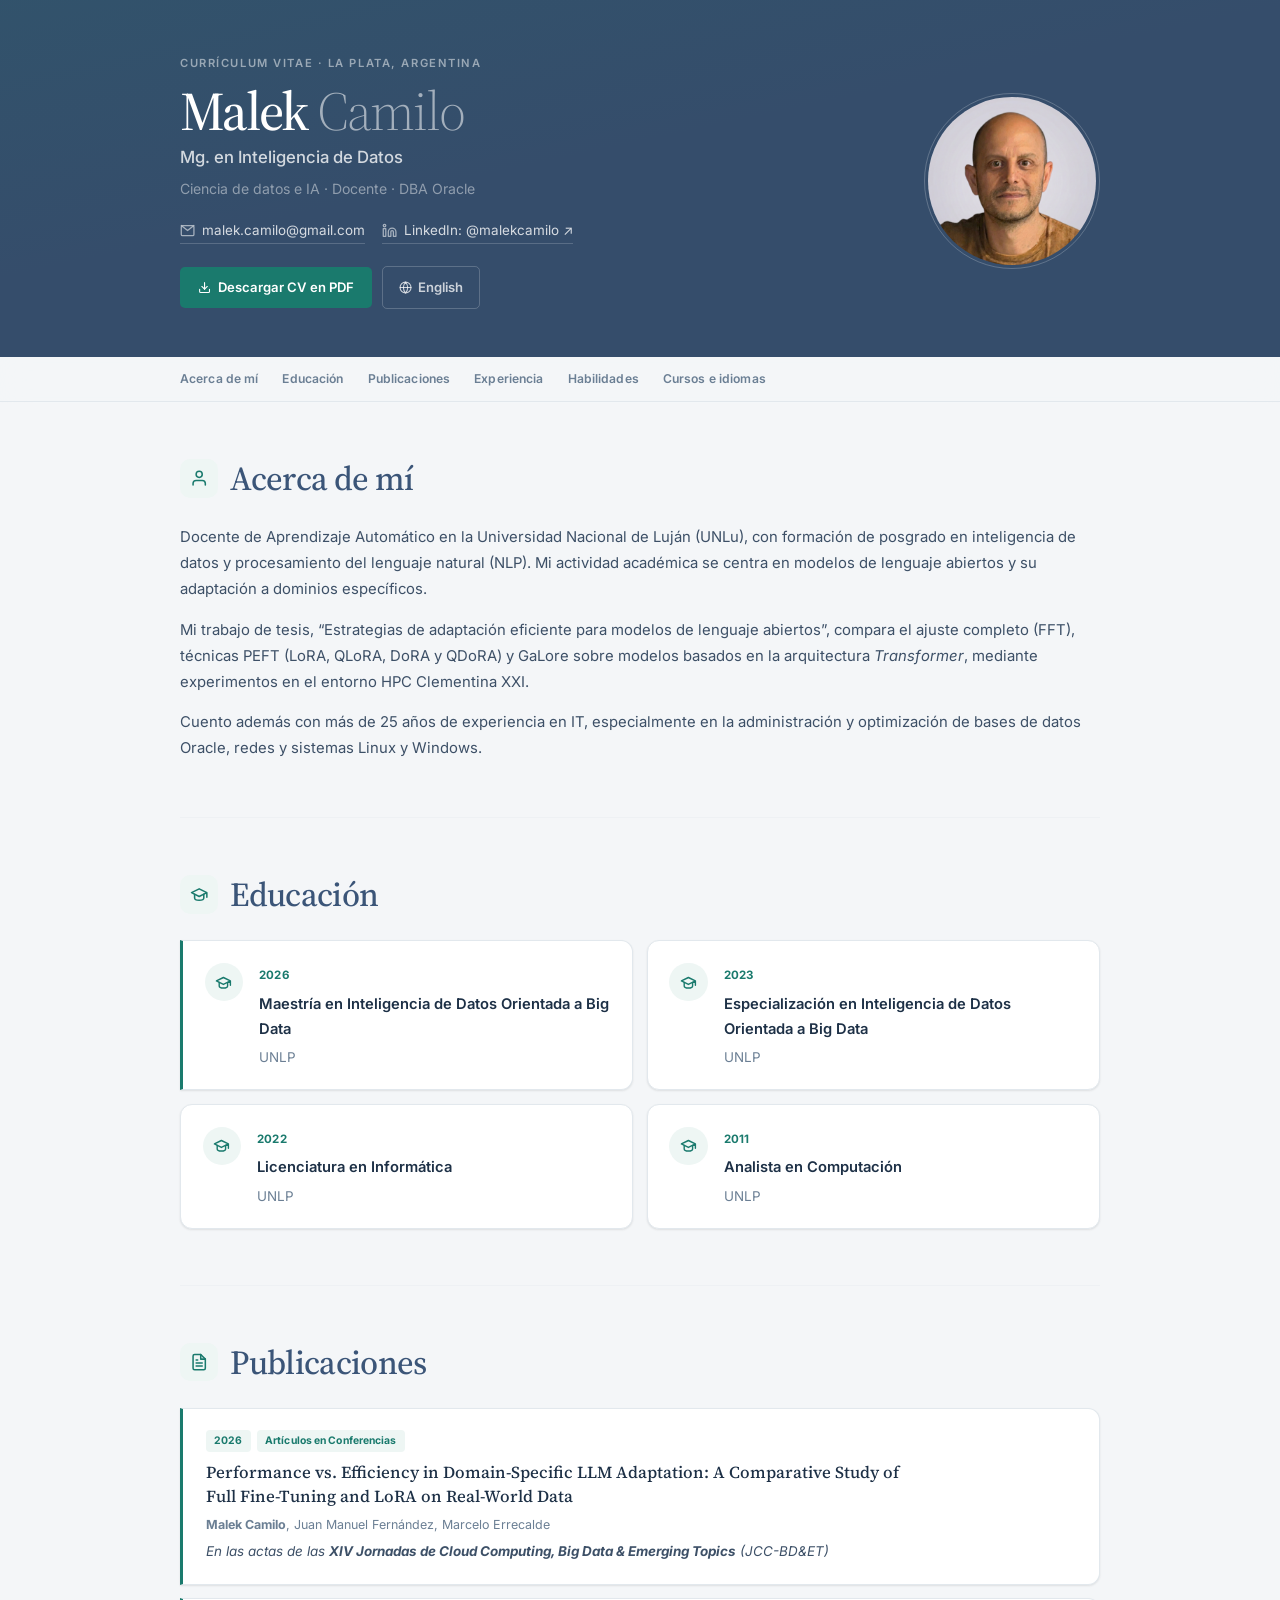
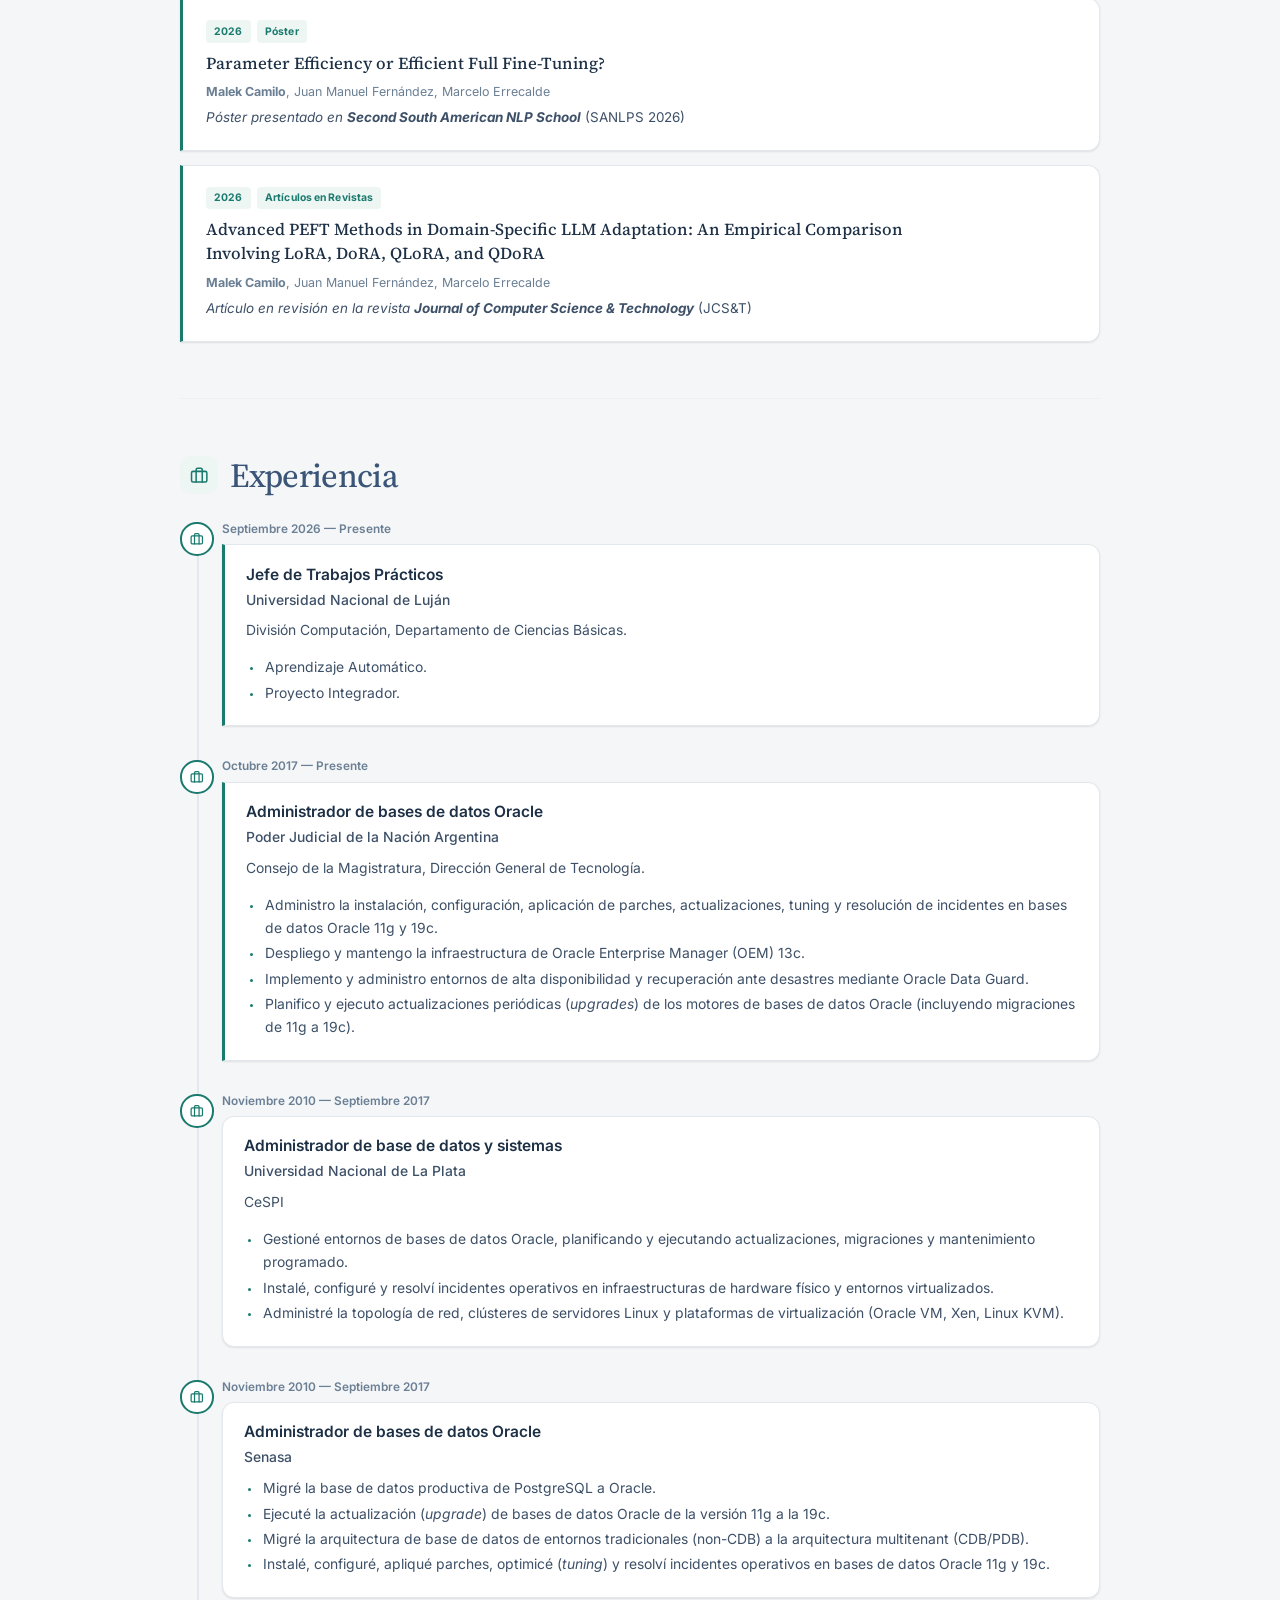
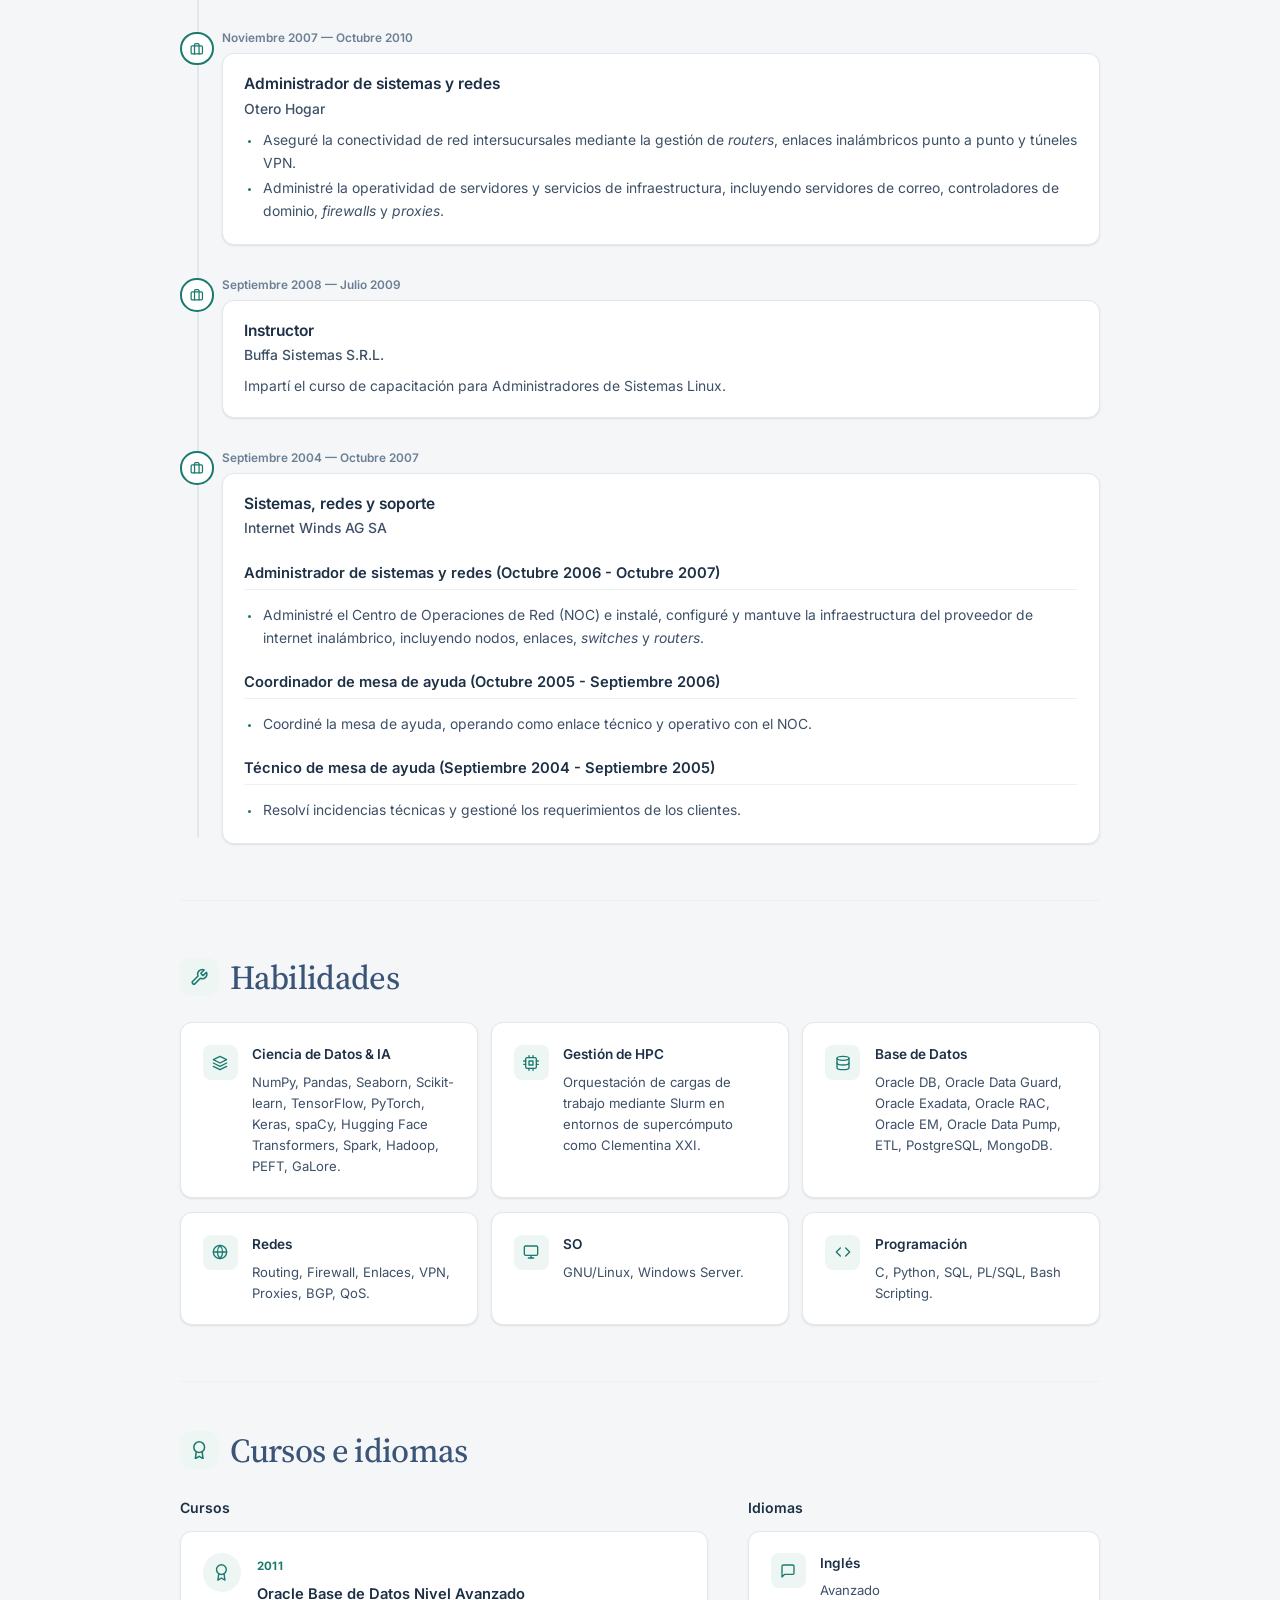
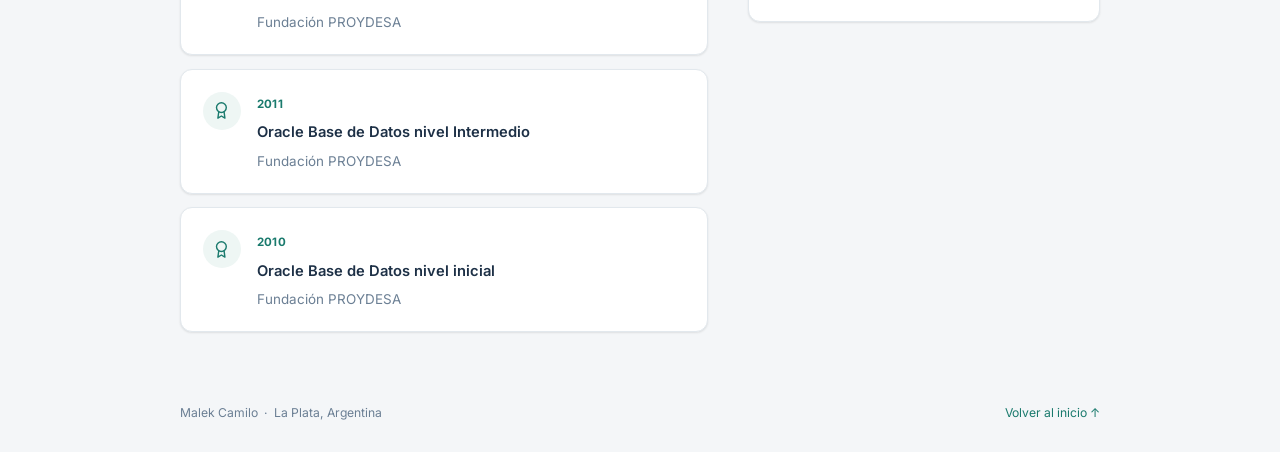
==== commit 3dbd6f6d: "Publicar CV rev0.3" ====
--- a/index.html
+++ b/index.html
@@ -10,7 +10,7 @@
   <title>Malek Camilo | CV</title>
   <link rel="preconnect" href="https://fonts.googleapis.com">
   <link rel="preconnect" href="https://fonts.gstatic.com" crossorigin>
-  <link rel="stylesheet" href="styles.css">
+  <link rel="stylesheet" href="styles.css?v=4">
 </head>
 <body>
   <a class="skip-link" href="#contenido">Saltar al contenido</a>
@@ -23,12 +23,12 @@
         <p class="headline">Mg. en Inteligencia de Datos</p>
         <p class="hero-summary">Ciencia de datos e IA · Docente · DBA Oracle</p>
         <div class="contact-links" aria-label="Datos de contacto">
-          <a href="mailto:malek.camilo@gmail.com">malek.camilo@gmail.com</a>
-          <a href="https://www.linkedin.com/in/malekcamilo/" target="_blank" rel="noopener noreferrer">LinkedIn: @malekcamilo ↗</a>
+          <a href="mailto:malek.camilo@gmail.com"><span class="icon"><svg viewBox="0 0 24 24"><rect x="2" y="4" width="20" height="16" rx="2"/><path d="M22 4l-10 8L2 4"/></svg></span>malek.camilo@gmail.com</a>
+          <a href="https://www.linkedin.com/in/malekcamilo/" target="_blank" rel="noopener noreferrer"><span class="icon"><svg viewBox="0 0 24 24"><path d="M16 8a6 6 0 0 1 6 6v7h-4v-7a2 2 0 0 0-4 0v7h-4v-7a6 6 0 0 1 6-6z"/><rect x="2" y="9" width="4" height="12"/><circle cx="4" cy="4" r="2"/></svg></span>LinkedIn: @malekcamilo ↗</a>
         </div>
         <div class="hero-actions">
-          <a class="download-button" href="cv.pdf" download>Descargar CV en PDF ↓</a>
-          <a class="lang-button" href="en.html">English</a>
+          <a class="download-button" href="cv.pdf" download><span class="icon"><svg viewBox="0 0 24 24"><path d="M21 15v4a2 2 0 0 1-2 2H5a2 2 0 0 1-2-2v-4"/><polyline points="7 10 12 15 17 10"/><line x1="12" y1="15" x2="12" y2="3"/></svg></span>Descargar CV en PDF</a>
+          <a class="lang-button" href="en.html"><span class="icon"><svg viewBox="0 0 24 24"><circle cx="12" cy="12" r="10"/><line x1="2" y1="12" x2="22" y2="12"/><path d="M12 2a15.3 15.3 0 0 1 4 10 15.3 15.3 0 0 1-4 10 15.3 15.3 0 0 1-4-10 15.3 15.3 0 0 1 4-10z"/></svg></span>English</a>
         </div>
       </div>
       <figure class="portrait">
@@ -38,16 +38,16 @@
   </header>
 
   <nav class="site-nav" aria-label="Secciones del CV">
-    <div class="nav-inner"><a href="#perfil">Acerca de mí</a><a href="#experiencia">Experiencia</a><a href="#formacion">Educación</a><a href="#publicaciones">Publicaciones</a><a href="#habilidades">Habilidades</a><a href="#cursos">Cursos e idiomas</a></div>
+    <div class="nav-inner"><a href="#perfil">Acerca de mí</a><a href="#formacion">Educación</a><a href="#publicaciones">Publicaciones</a><a href="#experiencia">Experiencia</a><a href="#habilidades">Habilidades</a><a href="#cursos">Cursos e idiomas</a></div>
   </nav>
 
   <main id="contenido" class="page">
-    <section id="perfil" class="section profile-section"><div class="section-heading"><h2>Acerca de mí</h2></div><div class="profile-copy"><p>Docente de Aprendizaje Automático en la Universidad Nacional de Luján (UNLu), con formación de posgrado en inteligencia de datos y procesamiento del lenguaje natural (NLP). Mi actividad académica se centra en modelos de lenguaje abiertos y su adaptación a dominios específicos.</p><p>Mi trabajo de tesis, “Estrategias de adaptación eficiente para modelos de lenguaje abiertos”, compara el ajuste completo (FFT), técnicas PEFT (LoRA, QLoRA, DoRA y QDoRA) y GaLore sobre modelos basados en la arquitectura <em>Transformer</em>, mediante experimentos en el entorno HPC Clementina XXI.</p><p>Cuento además con más de 25 años de experiencia en IT, especialmente en la administración y optimización de bases de datos Oracle, redes y sistemas Linux y Windows.</p></div></section>
-<section id="experiencia" class="section"><div class="section-heading"><h2>Experiencia</h2></div><div class="timeline"><article class="timeline-item"><div class="timeline-date">Septiembre 2026 — Presente</div><div class="timeline-content"><h3>Jefe de Trabajos Prácticos</h3><p class="organization">Universidad Nacional de Luján</p><p>División Computación, Departamento de Ciencias Básicas.</p><ul><li>Aprendizaje Automático.</li><li>Proyecto Integrador.</li></ul></div></article><article class="timeline-item"><div class="timeline-date">Octubre 2017 — Presente</div><div class="timeline-content"><h3>Administrador de bases de datos Oracle</h3><p class="organization">Poder Judicial de la Nación Argentina</p><p>Consejo de la Magistratura, Dirección General de Tecnología.</p><ul><li>Administro la instalación, configuración, aplicación de parches, actualizaciones, tuning y resolución de incidentes en bases de datos Oracle 11g y 19c.</li><li>Despliego y mantengo la infraestructura de Oracle Enterprise Manager (OEM) 13c.</li><li>Implemento y administro entornos de alta disponibilidad y recuperación ante desastres mediante Oracle Data Guard.</li><li>Planifico y ejecuto actualizaciones periódicas (<em>upgrades</em>) de los motores de bases de datos Oracle (incluyendo migraciones de 11g a 19c).</li></ul></div></article><article class="timeline-item"><div class="timeline-date">Noviembre 2010 — Septiembre 2017</div><div class="timeline-content"><h3>Administrador de base de datos y sistemas</h3><p class="organization">Universidad Nacional de La Plata</p><p>CeSPI</p><ul><li>Gestioné entornos de bases de datos Oracle, planificando y ejecutando actualizaciones, migraciones y mantenimiento programado.</li><li>Instalé, configuré y resolví incidentes operativos en infraestructuras de hardware físico y entornos virtualizados.</li><li>Administré la topología de red, clústeres de servidores Linux y plataformas de virtualización (Oracle VM, Xen, Linux KVM).</li></ul></div></article><article class="timeline-item"><div class="timeline-date">Noviembre 2010 — Septiembre 2017</div><div class="timeline-content"><h3>Administrador de bases de datos Oracle</h3><p class="organization">Senasa</p><ul><li>Migré la base de datos productiva de PostgreSQL a Oracle.</li><li>Ejecuté la actualización (<em>upgrade</em>) de bases de datos Oracle de la versión 11g a la 19c.</li><li>Migré la arquitectura de base de datos de entornos tradicionales (non-CDB) a la arquitectura multitenant (CDB/PDB).</li><li>Instalé, configuré, apliqué parches, optimicé (<em>tuning</em>) y resolví incidentes operativos en bases de datos Oracle 11g y 19c.</li></ul></div></article><article class="timeline-item"><div class="timeline-date">Noviembre 2007 — Octubre 2010</div><div class="timeline-content"><h3>Administrador de sistemas y redes</h3><p class="organization">Otero Hogar</p><ul><li>Aseguré la conectividad de red intersucursales mediante la gestión de <em>routers</em>, enlaces inalámbricos punto a punto y túneles VPN.</li><li>Administré la operatividad de servidores y servicios de infraestructura, incluyendo servidores de correo, controladores de dominio, <em>firewalls</em> y <em>proxies</em>.</li></ul></div></article><article class="timeline-item"><div class="timeline-date">Septiembre 2008 — Julio 2009</div><div class="timeline-content"><h3>Instructor</h3><p class="organization">Buffa Sistemas S.R.L.</p><p>Impartí el curso de capacitación para Administradores de Sistemas Linux.</p></div></article><article class="timeline-item"><div class="timeline-date">Septiembre 2004 — Octubre 2007</div><div class="timeline-content"><h3>Sistemas, redes y soporte</h3><p class="organization">Internet Winds AG SA</p><p><em>Administrador de sistemas y redes (Octubre 2006 - Octubre 2007)</em></p><ul><li>Administré el Centro de Operaciones de Red (NOC) e instalé, configuré y mantuve la infraestructura del proveedor de internet inalámbrico, incluyendo nodos, enlaces, <em>switches</em> y <em>routers</em>.</li></ul><p><em>Coordinador de mesa de ayuda (Octubre 2005 - Septiembre 2006)</em></p><ul><li>Coordiné la mesa de ayuda, operando como enlace técnico y operativo con el NOC.</li></ul><p><em>Técnico de mesa de ayuda (Septiembre 2004 - Septiembre 2005)</em></p><ul><li>Resolví incidencias técnicas y gestioné los requerimientos de los clientes.</li></ul></div></article></div></section>
-<section id="formacion" class="section"><div class="section-heading"><h2>Educación</h2></div><div class="education-grid"><article class="education-card"><span class="year">2026</span><h3>Maestría en Inteligencia de Datos Orientada a Big Data</h3><p>UNLP</p></article><article class="education-card"><span class="year">2023</span><h3>Especialización en Inteligencia de Datos Orientada a Big Data</h3><p>UNLP</p></article><article class="education-card"><span class="year">2022</span><h3>Licenciatura en Informática</h3><p>UNLP</p></article><article class="education-card"><span class="year">2011</span><h3>Analista en Computación</h3><p>UNLP</p></article></div></section>
-<section id="publicaciones" class="section"><div class="section-heading"><h2>Publicaciones</h2></div><div class="publication-list"><article class="publication-card"><div class="publication-meta"><span>2026</span><span>Artículos en Conferencias</span></div><h3>Performance vs. Efficiency in Domain-Specific LLM Adaptation: A Comparative Study of Full Fine-Tuning and LoRA on Real-World Data</h3><p class="authors"><strong>Malek Camilo</strong>, Juan Manuel Fernández, Marcelo Errecalde</p><p><em>En las actas de las <strong>XIV Jornadas de Cloud Computing, Big Data &amp; Emerging Topics</strong> (JCC-BD&amp;ET)</em></p></article><article class="publication-card"><div class="publication-meta"><span>2026</span><span>Póster</span></div><h3>Parameter Efficiency or Efficient Full Fine-Tuning?</h3><p class="authors"><strong>Malek Camilo</strong>, Juan Manuel Fernández, Marcelo Errecalde</p><p><em>Póster presentado en <strong>Second South American NLP School</strong></em> (SANLPS 2026)</p></article><article class="publication-card"><div class="publication-meta"><span>2026</span><span>Artículos en Revistas</span></div><h3>Advanced PEFT Methods in Domain-Specific LLM Adaptation: An Empirical Comparison Involving LoRA, DoRA, QLoRA, and QDoRA</h3><p class="authors"><strong>Malek Camilo</strong>, Juan Manuel Fernández, Marcelo Errecalde</p><p><em>Artículo en revisión en la revista <strong>Journal of Computer Science &amp; Technology</strong></em> (JCS&amp;T)</p></article></div></section>
-<section id="habilidades" class="section"><div class="section-heading"><h2>Habilidades</h2></div><div class="skills-grid"><article class="skill-card"><h3>Ciencia de Datos &amp; IA</h3><p>NumPy, Pandas, Seaborn, Scikit-learn, TensorFlow, PyTorch, Keras, spaCy, Hugging Face Transformers, Spark, Hadoop, PEFT, GaLore.</p></article><article class="skill-card"><h3>Gestión de HPC</h3><p>Orquestación de cargas de trabajo mediante Slurm en entornos de supercómputo como Clementina XXI.</p></article><article class="skill-card"><h3>Base de Datos</h3><p>Oracle DB, Oracle Data Guard, Oracle Exadata, Oracle RAC, Oracle EM, Oracle Data Pump, ETL, PostgreSQL, MongoDB.</p></article><article class="skill-card"><h3>Redes</h3><p>Routing, Firewall, Enlaces, VPN, Proxies, BGP, QoS.</p></article><article class="skill-card"><h3>SO</h3><p>GNU/Linux, Windows Server.</p></article><article class="skill-card"><h3>Programación</h3><p>C, Python, SQL, PL/SQL, Bash Scripting.</p></article></div></section>
-<section id="cursos" class="section compact-section"><div class="section-heading"><h2>Cursos e idiomas</h2></div><div class="two-column"><div><h3 class="subheading">Cursos</h3><ul class="plain-list"><li><span>2011</span>Oracle Base de Datos Nivel Avanzado · Fundación PROYDESA</li><li><span>2011</span>Oracle Base de Datos nivel Intermedio · Fundación PROYDESA</li><li><span>2010</span>Oracle Base de Datos nivel inicial · Fundación PROYDESA</li></ul></div><div><h3 class="subheading">Idiomas</h3><p class="language-line"><strong>Inglés</strong><span>Avanzado</span></p></div></div></section>
+    <section id="perfil" class="section profile-section"><div class="section-heading"><span class="section-icon"><span class="icon"><svg viewBox="0 0 24 24"><path d="M20 21v-2a4 4 0 0 0-4-4H8a4 4 0 0 0-4 4v2"/><circle cx="12" cy="7" r="4"/></svg></span></span><h2>Acerca de mí</h2></div><div class="profile-copy"><p>Docente de Aprendizaje Automático en la Universidad Nacional de Luján (UNLu), con formación de posgrado en inteligencia de datos y procesamiento del lenguaje natural (NLP). Mi actividad académica se centra en modelos de lenguaje abiertos y su adaptación a dominios específicos.</p><p>Mi trabajo de tesis, “Estrategias de adaptación eficiente para modelos de lenguaje abiertos”, compara el ajuste completo (FFT), técnicas PEFT (LoRA, QLoRA, DoRA y QDoRA) y GaLore sobre modelos basados en la arquitectura <em>Transformer</em>, mediante experimentos en el entorno HPC Clementina XXI.</p><p>Cuento además con más de 25 años de experiencia en IT, especialmente en la administración y optimización de bases de datos Oracle, redes y sistemas Linux y Windows.</p></div></section>
+<section id="formacion" class="section"><div class="section-heading"><span class="section-icon"><span class="icon"><svg viewBox="0 0 24 24"><path d="M22 10v6M2 10l10-5 10 5-10 5z"/><path d="M6 12v5c0 1.66 2.69 3 6 3s6-1.34 6-3v-5"/></svg></span></span><h2>Educación</h2></div><div class="education-grid"><article class="education-card featured-card"><span class="edu-icon"><span class="icon"><svg viewBox="0 0 24 24"><path d="M22 10v6M2 10l10-5 10 5-10 5z"/><path d="M6 12v5c0 1.66 2.69 3 6 3s6-1.34 6-3v-5"/></svg></span></span><div class="edu-content"><span class="year">2026</span><h3>Maestría en Inteligencia de Datos Orientada a Big Data</h3><p>UNLP</p></div></article><article class="education-card"><span class="edu-icon"><span class="icon"><svg viewBox="0 0 24 24"><path d="M22 10v6M2 10l10-5 10 5-10 5z"/><path d="M6 12v5c0 1.66 2.69 3 6 3s6-1.34 6-3v-5"/></svg></span></span><div class="edu-content"><span class="year">2023</span><h3>Especialización en Inteligencia de Datos Orientada a Big Data</h3><p>UNLP</p></div></article><article class="education-card"><span class="edu-icon"><span class="icon"><svg viewBox="0 0 24 24"><path d="M22 10v6M2 10l10-5 10 5-10 5z"/><path d="M6 12v5c0 1.66 2.69 3 6 3s6-1.34 6-3v-5"/></svg></span></span><div class="edu-content"><span class="year">2022</span><h3>Licenciatura en Informática</h3><p>UNLP</p></div></article><article class="education-card"><span class="edu-icon"><span class="icon"><svg viewBox="0 0 24 24"><path d="M22 10v6M2 10l10-5 10 5-10 5z"/><path d="M6 12v5c0 1.66 2.69 3 6 3s6-1.34 6-3v-5"/></svg></span></span><div class="edu-content"><span class="year">2011</span><h3>Analista en Computación</h3><p>UNLP</p></div></article></div></section>
+<section id="publicaciones" class="section"><div class="section-heading"><span class="section-icon"><span class="icon"><svg viewBox="0 0 24 24"><path d="M14 2H6a2 2 0 0 0-2 2v16a2 2 0 0 0 2 2h12a2 2 0 0 0 2-2V8z"/><polyline points="14 2 14 8 20 8"/><line x1="16" y1="13" x2="8" y2="13"/><line x1="16" y1="17" x2="8" y2="17"/><polyline points="10 9 9 9 8 9"/></svg></span></span><h2>Publicaciones</h2></div><div class="publication-list"><article class="publication-card"><div class="publication-meta"><span>2026</span><span>Artículos en Conferencias</span></div><h3>Performance vs. Efficiency in Domain-Specific LLM Adaptation: A Comparative Study of Full Fine-Tuning and LoRA on Real-World Data</h3><p class="authors"><strong>Malek Camilo</strong>, Juan Manuel Fernández, Marcelo Errecalde</p><p><em>En las actas de las <strong>XIV Jornadas de Cloud Computing, Big Data &amp; Emerging Topics</strong> (JCC-BD&amp;ET)</em></p></article><article class="publication-card"><div class="publication-meta"><span>2026</span><span>Póster</span></div><h3>Parameter Efficiency or Efficient Full Fine-Tuning?</h3><p class="authors"><strong>Malek Camilo</strong>, Juan Manuel Fernández, Marcelo Errecalde</p><p><em>Póster presentado en <strong>Second South American NLP School</strong></em> (SANLPS 2026)</p></article><article class="publication-card"><div class="publication-meta"><span>2026</span><span>Artículos en Revistas</span></div><h3>Advanced PEFT Methods in Domain-Specific LLM Adaptation: An Empirical Comparison Involving LoRA, DoRA, QLoRA, and QDoRA</h3><p class="authors"><strong>Malek Camilo</strong>, Juan Manuel Fernández, Marcelo Errecalde</p><p><em>Artículo en revisión en la revista <strong>Journal of Computer Science &amp; Technology</strong></em> (JCS&amp;T)</p></article></div></section>
+<section id="experiencia" class="section"><div class="section-heading"><span class="section-icon"><span class="icon"><svg viewBox="0 0 24 24"><rect x="2" y="7" width="20" height="14" rx="2" ry="2"/><path d="M16 21V5a2 2 0 0 0-2-2h-4a2 2 0 0 0-2 2v16"/></svg></span></span><h2>Experiencia</h2></div><div class="timeline"><article class="timeline-item"><span class="timeline-badge"><span class="icon"><svg viewBox="0 0 24 24"><rect x="2" y="7" width="20" height="14" rx="2" ry="2"/><path d="M16 21V5a2 2 0 0 0-2-2h-4a2 2 0 0 0-2 2v16"/></svg></span></span><div class="timeline-date">Septiembre 2026 — Presente</div><div class="timeline-content featured-card"><h3>Jefe de Trabajos Prácticos</h3><p class="organization">Universidad Nacional de Luján</p><p>División Computación, Departamento de Ciencias Básicas.</p><ul><li>Aprendizaje Automático.</li><li>Proyecto Integrador.</li></ul></div></article><article class="timeline-item"><span class="timeline-badge"><span class="icon"><svg viewBox="0 0 24 24"><rect x="2" y="7" width="20" height="14" rx="2" ry="2"/><path d="M16 21V5a2 2 0 0 0-2-2h-4a2 2 0 0 0-2 2v16"/></svg></span></span><div class="timeline-date">Octubre 2017 — Presente</div><div class="timeline-content featured-card"><h3>Administrador de bases de datos Oracle</h3><p class="organization">Poder Judicial de la Nación Argentina</p><p>Consejo de la Magistratura, Dirección General de Tecnología.</p><ul><li>Administro la instalación, configuración, aplicación de parches, actualizaciones, tuning y resolución de incidentes en bases de datos Oracle 11g y 19c.</li><li>Despliego y mantengo la infraestructura de Oracle Enterprise Manager (OEM) 13c.</li><li>Implemento y administro entornos de alta disponibilidad y recuperación ante desastres mediante Oracle Data Guard.</li><li>Planifico y ejecuto actualizaciones periódicas (<em>upgrades</em>) de los motores de bases de datos Oracle (incluyendo migraciones de 11g a 19c).</li></ul></div></article><article class="timeline-item"><span class="timeline-badge"><span class="icon"><svg viewBox="0 0 24 24"><rect x="2" y="7" width="20" height="14" rx="2" ry="2"/><path d="M16 21V5a2 2 0 0 0-2-2h-4a2 2 0 0 0-2 2v16"/></svg></span></span><div class="timeline-date">Noviembre 2010 — Septiembre 2017</div><div class="timeline-content"><h3>Administrador de base de datos y sistemas</h3><p class="organization">Universidad Nacional de La Plata</p><p>CeSPI</p><ul><li>Gestioné entornos de bases de datos Oracle, planificando y ejecutando actualizaciones, migraciones y mantenimiento programado.</li><li>Instalé, configuré y resolví incidentes operativos en infraestructuras de hardware físico y entornos virtualizados.</li><li>Administré la topología de red, clústeres de servidores Linux y plataformas de virtualización (Oracle VM, Xen, Linux KVM).</li></ul></div></article><article class="timeline-item"><span class="timeline-badge"><span class="icon"><svg viewBox="0 0 24 24"><rect x="2" y="7" width="20" height="14" rx="2" ry="2"/><path d="M16 21V5a2 2 0 0 0-2-2h-4a2 2 0 0 0-2 2v16"/></svg></span></span><div class="timeline-date">Noviembre 2010 — Septiembre 2017</div><div class="timeline-content"><h3>Administrador de bases de datos Oracle</h3><p class="organization">Senasa</p><ul><li>Migré la base de datos productiva de PostgreSQL a Oracle.</li><li>Ejecuté la actualización (<em>upgrade</em>) de bases de datos Oracle de la versión 11g a la 19c.</li><li>Migré la arquitectura de base de datos de entornos tradicionales (non-CDB) a la arquitectura multitenant (CDB/PDB).</li><li>Instalé, configuré, apliqué parches, optimicé (<em>tuning</em>) y resolví incidentes operativos en bases de datos Oracle 11g y 19c.</li></ul></div></article><article class="timeline-item"><span class="timeline-badge"><span class="icon"><svg viewBox="0 0 24 24"><rect x="2" y="7" width="20" height="14" rx="2" ry="2"/><path d="M16 21V5a2 2 0 0 0-2-2h-4a2 2 0 0 0-2 2v16"/></svg></span></span><div class="timeline-date">Noviembre 2007 — Octubre 2010</div><div class="timeline-content"><h3>Administrador de sistemas y redes</h3><p class="organization">Otero Hogar</p><ul><li>Aseguré la conectividad de red intersucursales mediante la gestión de <em>routers</em>, enlaces inalámbricos punto a punto y túneles VPN.</li><li>Administré la operatividad de servidores y servicios de infraestructura, incluyendo servidores de correo, controladores de dominio, <em>firewalls</em> y <em>proxies</em>.</li></ul></div></article><article class="timeline-item"><span class="timeline-badge"><span class="icon"><svg viewBox="0 0 24 24"><rect x="2" y="7" width="20" height="14" rx="2" ry="2"/><path d="M16 21V5a2 2 0 0 0-2-2h-4a2 2 0 0 0-2 2v16"/></svg></span></span><div class="timeline-date">Septiembre 2008 — Julio 2009</div><div class="timeline-content"><h3>Instructor</h3><p class="organization">Buffa Sistemas S.R.L.</p><p>Impartí el curso de capacitación para Administradores de Sistemas Linux.</p></div></article><article class="timeline-item"><span class="timeline-badge"><span class="icon"><svg viewBox="0 0 24 24"><rect x="2" y="7" width="20" height="14" rx="2" ry="2"/><path d="M16 21V5a2 2 0 0 0-2-2h-4a2 2 0 0 0-2 2v16"/></svg></span></span><div class="timeline-date">Septiembre 2004 — Octubre 2007</div><div class="timeline-content"><h3>Sistemas, redes y soporte</h3><p class="organization">Internet Winds AG SA</p><p><em>Administrador de sistemas y redes (Octubre 2006 - Octubre 2007)</em></p><ul><li>Administré el Centro de Operaciones de Red (NOC) e instalé, configuré y mantuve la infraestructura del proveedor de internet inalámbrico, incluyendo nodos, enlaces, <em>switches</em> y <em>routers</em>.</li></ul><p><em>Coordinador de mesa de ayuda (Octubre 2005 - Septiembre 2006)</em></p><ul><li>Coordiné la mesa de ayuda, operando como enlace técnico y operativo con el NOC.</li></ul><p><em>Técnico de mesa de ayuda (Septiembre 2004 - Septiembre 2005)</em></p><ul><li>Resolví incidencias técnicas y gestioné los requerimientos de los clientes.</li></ul></div></article></div></section>
+<section id="habilidades" class="section"><div class="section-heading"><span class="section-icon"><span class="icon"><svg viewBox="0 0 24 24"><path d="M14.7 6.3a1 1 0 0 0 0 1.4l1.6 1.6a1 1 0 0 0 1.4 0l3.77-3.77a6 6 0 0 1-7.94 7.94l-6.91 6.91a2.12 2.12 0 0 1-3-3l6.91-6.91a6 6 0 0 1 7.94-7.94l-3.76 3.76z"/></svg></span></span><h2>Habilidades</h2></div><div class="skills-grid"><article class="skill-card"><span class="skill-icon"><span class="icon"><svg viewBox="0 0 24 24"><path d="M12 2L2 7l10 5 10-5-10-5z"/><path d="M2 17l10 5 10-5"/><path d="M2 12l10 5 10-5"/></svg></span></span><div class="skill-content"><h3>Ciencia de Datos &amp; IA</h3><p>NumPy, Pandas, Seaborn, Scikit-learn, TensorFlow, PyTorch, Keras, spaCy, Hugging Face Transformers, Spark, Hadoop, PEFT, GaLore.</p></div></article><article class="skill-card"><span class="skill-icon"><span class="icon"><svg viewBox="0 0 24 24"><rect x="4" y="4" width="16" height="16" rx="2" ry="2"/><rect x="9" y="9" width="6" height="6"/><line x1="9" y1="1" x2="9" y2="4"/><line x1="15" y1="1" x2="15" y2="4"/><line x1="9" y1="20" x2="9" y2="23"/><line x1="15" y1="20" x2="15" y2="23"/><line x1="20" y1="9" x2="23" y2="9"/><line x1="20" y1="14" x2="23" y2="14"/><line x1="1" y1="9" x2="4" y2="9"/><line x1="1" y1="14" x2="4" y2="14"/></svg></span></span><div class="skill-content"><h3>Gestión de HPC</h3><p>Orquestación de cargas de trabajo mediante Slurm en entornos de supercómputo como Clementina XXI.</p></div></article><article class="skill-card"><span class="skill-icon"><span class="icon"><svg viewBox="0 0 24 24"><ellipse cx="12" cy="5" rx="9" ry="3"/><path d="M21 12c0 1.66-4 3-9 3s-9-1.34-9-3"/><path d="M3 5v14c0 1.66 4 3 9 3s9-1.34 9-3V5"/></svg></span></span><div class="skill-content"><h3>Base de Datos</h3><p>Oracle DB, Oracle Data Guard, Oracle Exadata, Oracle RAC, Oracle EM, Oracle Data Pump, ETL, PostgreSQL, MongoDB.</p></div></article><article class="skill-card"><span class="skill-icon"><span class="icon"><svg viewBox="0 0 24 24"><circle cx="12" cy="12" r="10"/><line x1="2" y1="12" x2="22" y2="12"/><path d="M12 2a15.3 15.3 0 0 1 4 10 15.3 15.3 0 0 1-4 10 15.3 15.3 0 0 1-4-10 15.3 15.3 0 0 1 4-10z"/></svg></span></span><div class="skill-content"><h3>Redes</h3><p>Routing, Firewall, Enlaces, VPN, Proxies, BGP, QoS.</p></div></article><article class="skill-card"><span class="skill-icon"><span class="icon"><svg viewBox="0 0 24 24"><rect x="2" y="3" width="20" height="14" rx="2" ry="2"/><line x1="8" y1="21" x2="16" y2="21"/><line x1="12" y1="17" x2="12" y2="21"/></svg></span></span><div class="skill-content"><h3>SO</h3><p>GNU/Linux, Windows Server.</p></div></article><article class="skill-card"><span class="skill-icon"><span class="icon"><svg viewBox="0 0 24 24"><polyline points="16 18 22 12 16 6"/><polyline points="8 6 2 12 8 18"/></svg></span></span><div class="skill-content"><h3>Programación</h3><p>C, Python, SQL, PL/SQL, Bash Scripting.</p></div></article></div></section>
+<section id="cursos" class="section compact-section"><div class="section-heading"><span class="section-icon"><span class="icon"><svg viewBox="0 0 24 24"><circle cx="12" cy="8" r="7"/><polyline points="8.21 13.89 7 23 12 20 17 23 15.79 13.88"/></svg></span></span><h2>Cursos e idiomas</h2></div><div class="two-column"><div><h3 class="subheading">Cursos</h3><div style="display: grid; gap: .85rem;"><article class="education-card"><span class="edu-icon"><span class="icon"><svg viewBox="0 0 24 24"><circle cx="12" cy="8" r="7"/><polyline points="8.21 13.89 7 23 12 20 17 23 15.79 13.88"/></svg></span></span><div class="edu-content"><span class="year">2011</span><h3>Oracle Base de Datos Nivel Avanzado</h3><p>Fundación PROYDESA</p></div></article><article class="education-card"><span class="edu-icon"><span class="icon"><svg viewBox="0 0 24 24"><circle cx="12" cy="8" r="7"/><polyline points="8.21 13.89 7 23 12 20 17 23 15.79 13.88"/></svg></span></span><div class="edu-content"><span class="year">2011</span><h3>Oracle Base de Datos nivel Intermedio</h3><p>Fundación PROYDESA</p></div></article><article class="education-card"><span class="edu-icon"><span class="icon"><svg viewBox="0 0 24 24"><circle cx="12" cy="8" r="7"/><polyline points="8.21 13.89 7 23 12 20 17 23 15.79 13.88"/></svg></span></span><div class="edu-content"><span class="year">2010</span><h3>Oracle Base de Datos nivel inicial</h3><p>Fundación PROYDESA</p></div></article></div></div><div><h3 class="subheading">Idiomas</h3><div style="display: grid; gap: .85rem;"><article class="skill-card"><span class="skill-icon"><span class="icon"><svg viewBox="0 0 24 24"><path d="M21 15a2 2 0 0 1-2 2H7l-4 4V5a2 2 0 0 1 2-2h14a2 2 0 0 1 2 2z"/></svg></span></span><div class="skill-content"><h3>Inglés</h3><p>Avanzado</p></div></article></div></div></div></section>
   </main>
 
   <footer class="footer">
--- a/styles.css
+++ b/styles.css
@@ -9,7 +9,7 @@
   --accent: #1a7a6d;
   --accent-hover: #15655a;
   --accent-bg: #eef6f4;
-  --paper: #fafbfc;
+  --paper: #f4f6f8;
   --card: #ffffff;
   --line: #e2e8ed;
   --line-light: #eef1f4;
@@ -19,6 +19,9 @@
   --sans: Inter, 'Segoe UI', Roboto, Arial, sans-serif;
   --page-width: 920px;
   --page-gutter: 2rem;
+  --card-radius: 12px;
+  --card-shadow: 0 1px 3px rgba(0,0,0,.04), 0 1px 2px rgba(0,0,0,.06);
+  --card-shadow-hover: 0 4px 12px rgba(0,0,0,.07), 0 2px 4px rgba(0,0,0,.05);
 }
 
 *, *::before, *::after { box-sizing: border-box; }
@@ -58,6 +61,26 @@
 }
 .skip-link:focus { top: 1rem; }
 
+/* ── SVG icons ── */
+.icon {
+  display: inline-flex;
+  align-items: center;
+  justify-content: center;
+  width: 1em;
+  height: 1em;
+  vertical-align: -0.125em;
+  flex-shrink: 0;
+}
+.icon svg {
+  width: 100%;
+  height: 100%;
+  fill: none;
+  stroke: currentColor;
+  stroke-width: 2;
+  stroke-linecap: round;
+  stroke-linejoin: round;
+}
+
 /* ── Hero ── */
 .hero {
   position: relative;
@@ -132,12 +155,17 @@
   color: rgba(255,255,255,.45);
   font-size: .88rem;
 }
+
+/* ── Contact links with icons ── */
 .contact-links {
   display: flex;
   flex-wrap: wrap;
   gap: .4rem 1.1rem;
 }
 .contact-links a {
+  display: inline-flex;
+  align-items: center;
+  gap: .4rem;
   color: rgba(255,255,255,.8);
   font-size: .84rem;
   text-decoration: none;
@@ -149,6 +177,10 @@
   color: #fff;
   border-color: rgba(255,255,255,.5);
 }
+.contact-links .icon {
+  font-size: .95rem;
+  opacity: .7;
+}
 .hero-actions {
   display: flex;
   flex-wrap: wrap;
@@ -157,7 +189,9 @@
   margin-top: 1.4rem;
 }
 .download-button {
-  display: inline-block;
+  display: inline-flex;
+  align-items: center;
+  gap: .4rem;
   padding: .6rem 1.15rem;
   border: none;
   border-radius: 5px;
@@ -172,7 +206,9 @@
 }
 .download-button:hover { background: var(--accent-hover); }
 .lang-button {
-  display: inline-block;
+  display: inline-flex;
+  align-items: center;
+  gap: .35rem;
   padding: .55rem 1rem;
   border: 1px solid rgba(255,255,255,.2);
   border-radius: 5px;
@@ -197,7 +233,7 @@
   z-index: 5;
   top: 0;
   border-bottom: 1px solid var(--line);
-  background: rgba(250, 251, 252, .92);
+  background: rgba(244, 246, 248, .92);
   backdrop-filter: blur(14px);
   -webkit-backdrop-filter: blur(14px);
 }
@@ -231,7 +267,26 @@
   border-bottom: 1px solid var(--line-light);
 }
 .section:last-child { border-bottom: none; }
-.section-heading { margin-bottom: 1.6rem; }
+
+/* ── Section headings with icons ── */
+.section-heading {
+  display: flex;
+  align-items: center;
+  gap: .75rem;
+  margin-bottom: 1.6rem;
+}
+.section-icon {
+  display: flex;
+  align-items: center;
+  justify-content: center;
+  width: 2.4rem;
+  height: 2.4rem;
+  border-radius: 10px;
+  background: var(--accent-bg);
+  color: var(--accent);
+  font-size: 1.15rem;
+  flex-shrink: 0;
+}
 h2 {
   margin-bottom: 0;
   color: var(--navy);
@@ -243,12 +298,6 @@
 }
 
 /* ── Profile ── */
-.profile-section {
-  display: grid;
-  grid-template-columns: minmax(160px, .65fr) minmax(0, 2fr);
-  gap: 2.5rem;
-}
-.profile-section .section-heading { margin-bottom: 0; }
 .profile-copy p {
   margin-bottom: .9rem;
   color: var(--body);
@@ -258,41 +307,62 @@
 .profile-copy p:last-child { margin-bottom: 0; }
 
 /* ── Timeline (Experience) ── */
-.timeline { position: relative; }
+.timeline { position: relative; padding-left: 2.6rem; }
 .timeline::before {
   position: absolute;
   top: .35rem;
   bottom: .35rem;
-  left: 8.2rem;
-  width: 1px;
+  left: 1.05rem;
+  width: 2px;
   background: var(--line);
   content: '';
+  border-radius: 1px;
 }
 .timeline-item {
   position: relative;
-  display: grid;
-  grid-template-columns: 7.5rem minmax(0, 1fr);
-  gap: 2rem;
-  padding-bottom: 1.8rem;
+  padding-bottom: 2rem;
 }
 .timeline-item:last-child { padding-bottom: 0; }
-.timeline-item::before {
+
+/* Timeline badge icon */
+.timeline-badge {
   position: absolute;
-  top: .38rem;
-  left: 7.95rem;
-  width: 6px;
-  height: 6px;
+  top: .1rem;
+  left: -2.6rem;
+  width: 2.1rem;
+  height: 2.1rem;
+  display: flex;
+  align-items: center;
+  justify-content: center;
   border-radius: 50%;
-  background: var(--accent);
-  content: '';
-}
+  background: var(--card);
+  border: 2px solid var(--accent);
+  color: var(--accent);
+  font-size: .85rem;
+  z-index: 1;
+}
+.timeline-badge .icon svg {
+  stroke-width: 2.2;
+}
+
 .timeline-date {
-  padding-top: .03rem;
   color: var(--muted);
   font-size: .74rem;
   font-weight: 600;
   line-height: 1.5;
-  text-align: right;
+  margin-bottom: .35rem;
+}
+.timeline-content {
+  background: var(--card);
+  border: 1px solid var(--line);
+  border-radius: var(--card-radius);
+  padding: 1.15rem 1.35rem;
+  box-shadow: var(--card-shadow);
+  transition: box-shadow .2s ease, border-color .2s ease;
+}
+.timeline-content:hover {
+  box-shadow: var(--card-shadow-hover);
+  border-color: #d5dce3;
 }
 .timeline-content h3 {
   margin-bottom: .2rem;
@@ -313,21 +383,62 @@
   line-height: 1.65;
 }
 .timeline-content p:last-child { margin-bottom: 0; }
+.timeline-content p > em:only-child {
+  display: block;
+  font-size: .92rem;
+  font-weight: 600;
+  color: var(--ink);
+  font-style: normal;
+  margin-top: 1.3rem;
+  margin-bottom: .3rem;
+  padding-bottom: .2rem;
+  border-bottom: 1px solid var(--line-light);
+}
+.timeline-content p:first-of-type > em:only-child {
+  margin-top: .6rem;
+}
 .timeline-content ul { margin: .4rem 0 0; padding-left: 1.05rem; }
 .timeline-content li { margin: .15rem 0; padding-left: .1rem; }
-.timeline-content li::marker { color: var(--line); }
+.timeline-content li::marker { color: var(--accent); font-size: .7em; }
 
 /* ── Education ── */
 .education-grid {
   display: grid;
   grid-template-columns: repeat(2, minmax(0, 1fr));
-  gap: .7rem;
+  gap: .85rem;
 }
 .education-card {
-  padding: 1.15rem 1.25rem;
+  display: flex;
+  align-items: flex-start;
+  gap: 1rem;
+  padding: 1.25rem 1.35rem;
   border: 1px solid var(--line);
-  border-radius: 6px;
+  border-radius: var(--card-radius);
   background: var(--card);
+  box-shadow: var(--card-shadow);
+  transition: box-shadow .2s ease, border-color .2s ease, transform .2s ease;
+}
+.education-card:hover {
+  box-shadow: var(--card-shadow-hover);
+  border-color: #d5dce3;
+  transform: translateY(-1px);
+}
+.edu-icon {
+  display: flex;
+  align-items: center;
+  justify-content: center;
+  width: 2.4rem;
+  height: 2.4rem;
+  border-radius: 50%;
+  background: var(--accent-bg);
+  color: var(--accent);
+  font-size: 1.05rem;
+  flex-shrink: 0;
+  margin-top: .1rem;
+}
+.edu-content {
+  flex: 1;
+  min-width: 0;
 }
 .year {
   display: inline-block;
@@ -346,13 +457,21 @@
 .education-card p { margin-bottom: 0; color: var(--muted); font-size: .84rem; }
 
 /* ── Publications ── */
-.publication-list { display: grid; gap: .7rem; }
+.publication-list { display: grid; gap: .85rem; }
 .publication-card {
-  padding: 1.2rem 1.35rem;
+  padding: 1.3rem 1.45rem;
   border: 1px solid var(--line);
-  border-left: 2px solid var(--accent);
-  border-radius: 0 6px 6px 0;
+  border-left: 3px solid var(--accent);
+  border-radius: 0 var(--card-radius) var(--card-radius) 0;
   background: var(--card);
+  box-shadow: var(--card-shadow);
+  transition: box-shadow .2s ease, border-color .2s ease, transform .2s ease;
+}
+.publication-card:hover {
+  box-shadow: var(--card-shadow-hover);
+  border-color: #d5dce3;
+  border-left-color: var(--accent);
+  transform: translateY(-1px);
 }
 .publication-meta {
   display: flex;
@@ -361,8 +480,8 @@
   margin-bottom: .55rem;
 }
 .publication-meta span {
-  padding: .12rem .45rem;
-  border-radius: 3px;
+  padding: .15rem .5rem;
+  border-radius: 4px;
   background: var(--accent-bg);
   color: var(--accent);
   font-size: .65rem;
@@ -386,14 +505,38 @@
 .skills-grid {
   display: grid;
   grid-template-columns: repeat(3, minmax(0, 1fr));
-  gap: .7rem;
+  gap: .85rem;
 }
 .skill-card {
-  padding: 1.15rem 1.25rem;
+  display: flex;
+  align-items: flex-start;
+  gap: .9rem;
+  padding: 1.25rem 1.35rem;
   border: 1px solid var(--line);
-  border-radius: 6px;
+  border-radius: var(--card-radius);
   background: var(--card);
-}
+  box-shadow: var(--card-shadow);
+  transition: box-shadow .2s ease, border-color .2s ease, transform .2s ease;
+}
+.skill-card:hover {
+  box-shadow: var(--card-shadow-hover);
+  border-color: #d5dce3;
+  transform: translateY(-1px);
+}
+.skill-icon {
+  display: flex;
+  align-items: center;
+  justify-content: center;
+  width: 2.2rem;
+  height: 2.2rem;
+  border-radius: 8px;
+  background: var(--accent-bg);
+  color: var(--accent);
+  font-size: 1rem;
+  flex-shrink: 0;
+  margin-top: .1rem;
+}
+.skill-content { flex: 1; min-width: 0; }
 .skill-card h3 {
   margin-bottom: .35rem;
   color: var(--ink);
@@ -449,14 +592,21 @@
 .reference-card {
   padding: .95rem 1.1rem;
   border: 1px solid var(--line);
-  border-radius: 6px;
+  border-radius: var(--card-radius);
   background: var(--card);
+  box-shadow: var(--card-shadow);
 }
 .reference-card h3 { margin-bottom: .1rem; color: var(--ink); font-size: .88rem; font-weight: 600; }
 .reference-card p { margin-bottom: .25rem; color: var(--muted); font-size: .78rem; }
 .reference-card .contact-note { color: var(--accent); font-size: .8rem; font-weight: 600; }
 .small-caps { font-variant: small-caps; }
 .generic-list > * { margin-bottom: .7rem; }
+
+/* ── Utility overrides ── */
+.featured-card {
+  border-left: 3px solid var(--accent) !important;
+  border-radius: 0 var(--card-radius) var(--card-radius) 0 !important;
+}
 
 /* ── Footer ── */
 .footer {
@@ -486,11 +636,9 @@
     width: min(calc(100% - 1.5rem * 2), var(--page-width));
   }
   .section { padding: 2.8rem 0; }
-  .profile-section { grid-template-columns: 1fr; gap: 1rem; }
-  .timeline::before { left: .18rem; }
-  .timeline-item { grid-template-columns: 1fr; gap: .3rem; padding: 0 0 1.5rem 1.2rem; }
-  .timeline-item::before { left: -.05rem; }
-  .timeline-date { text-align: left; font-size: .72rem; }
+  .timeline { padding-left: 2.4rem; }
+  .timeline::before { left: .95rem; }
+  .timeline-badge { left: -2.4rem; width: 1.9rem; height: 1.9rem; font-size: .75rem; }
   .education-grid { grid-template-columns: 1fr; }
   .skills-grid { grid-template-columns: repeat(2, minmax(0, 1fr)); }
   .two-column { grid-template-columns: 1fr; gap: 1.3rem; }
@@ -503,6 +651,8 @@
   h1 { font-size: 2.3rem; }
   .contact-links { flex-direction: column; gap: .3rem; }
   .skills-grid, .references-grid { grid-template-columns: 1fr; }
+  .skill-card { flex-direction: column; gap: .6rem; }
+  .education-card { flex-direction: column; gap: .6rem; }
   .publication-card { padding: 1rem; }
   .footer { flex-direction: column; align-items: flex-start; gap: .6rem; }
 }
@@ -518,13 +668,16 @@
   .page, .footer { width: 100%; }
   .section { padding: 1.3rem 0; break-inside: auto; }
   .section-heading { margin-bottom: .8rem; }
+  .section-icon { width: 1.6rem; height: 1.6rem; font-size: .8rem; }
   h1 { font-size: 26pt; }
   h2 { font-size: 18pt; }
+  .timeline { padding-left: 2rem; }
+  .timeline-badge { width: 1.5rem; height: 1.5rem; left: -2rem; font-size: .65rem; }
+  .timeline::before { left: .7rem; }
   .timeline-item, .education-card, .publication-card, .skill-card, .reference-card { break-inside: avoid; }
-  .timeline-item { gap: 1.2rem; padding-bottom: .8rem; }
-  .timeline::before { left: 7rem; }
-  .timeline-item::before { left: 6.75rem; }
-  .timeline-item { grid-template-columns: 6.3rem 1fr; }
+  .timeline-item { padding-bottom: .8rem; }
+  .timeline-content { box-shadow: none; }
+  .education-card, .skill-card, .publication-card, .reference-card { box-shadow: none; }
   a { color: inherit; }
   .footer { padding-top: .8rem; }
 }
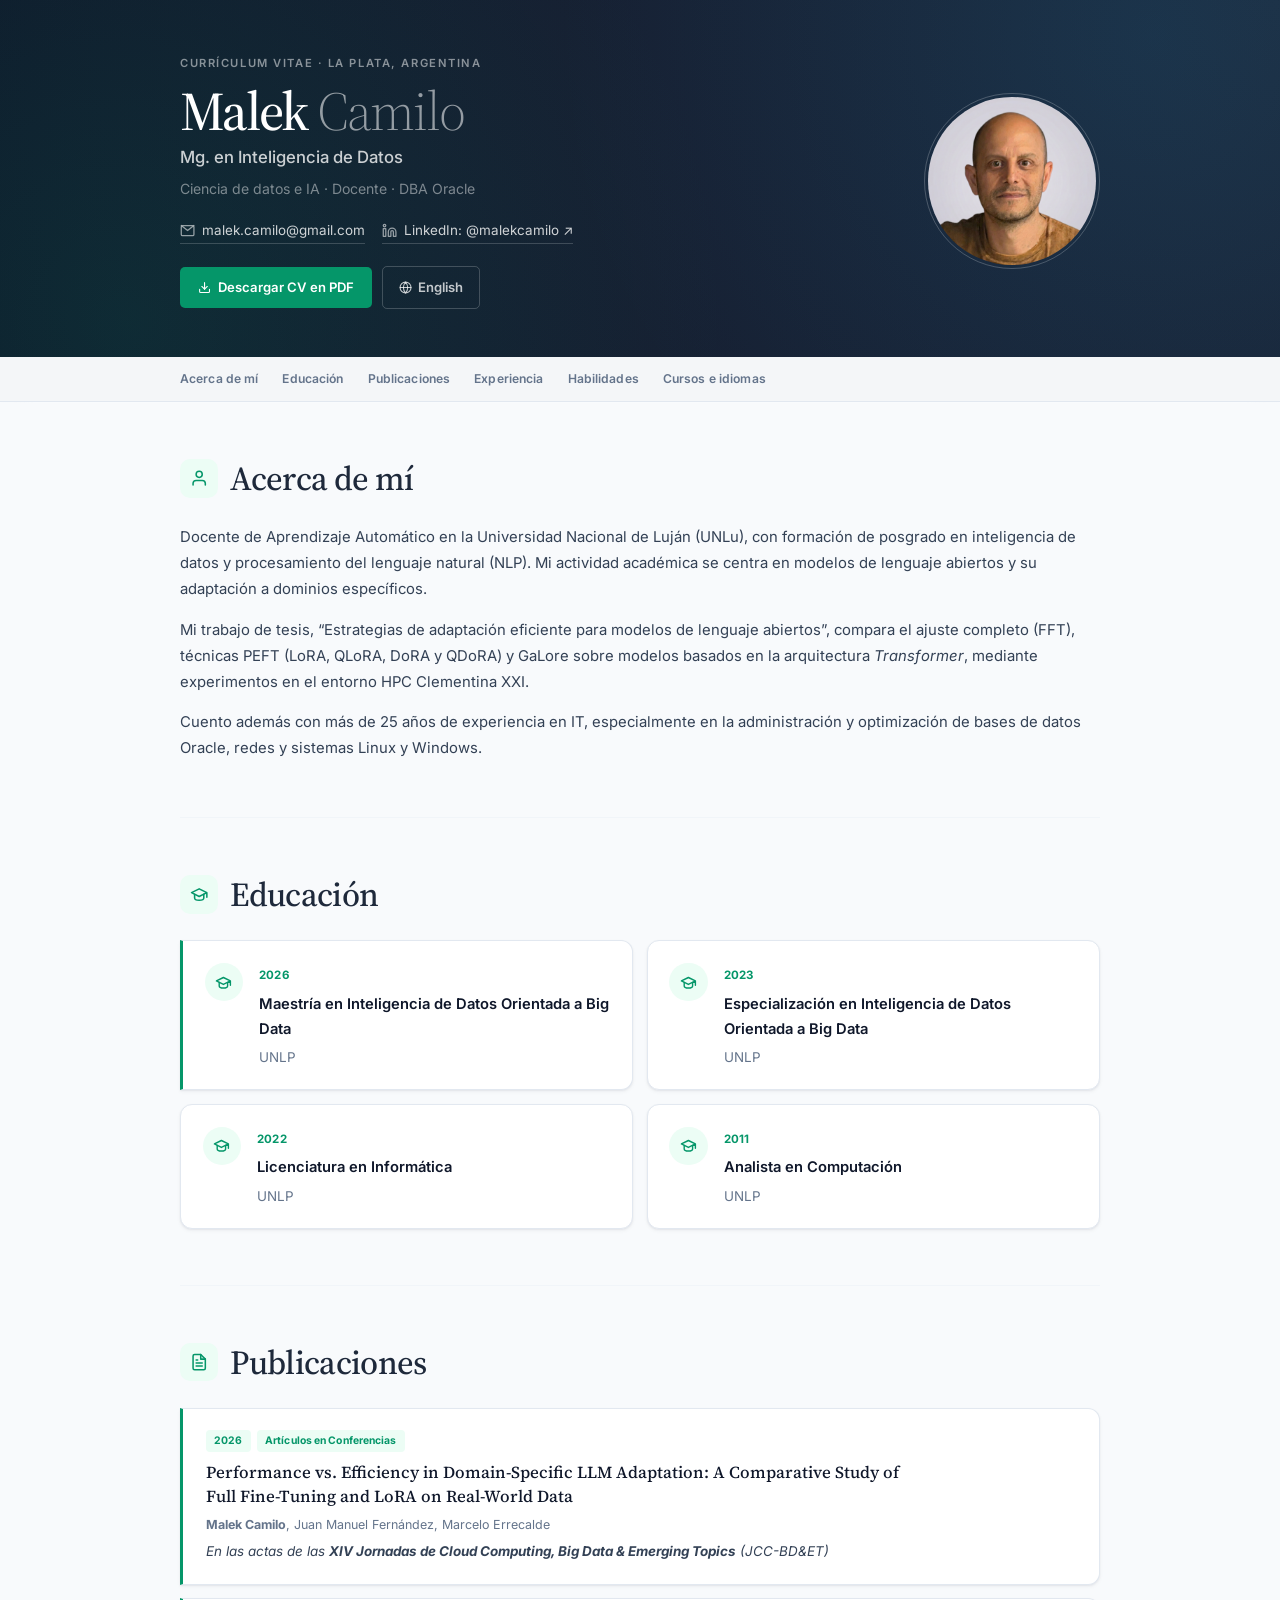
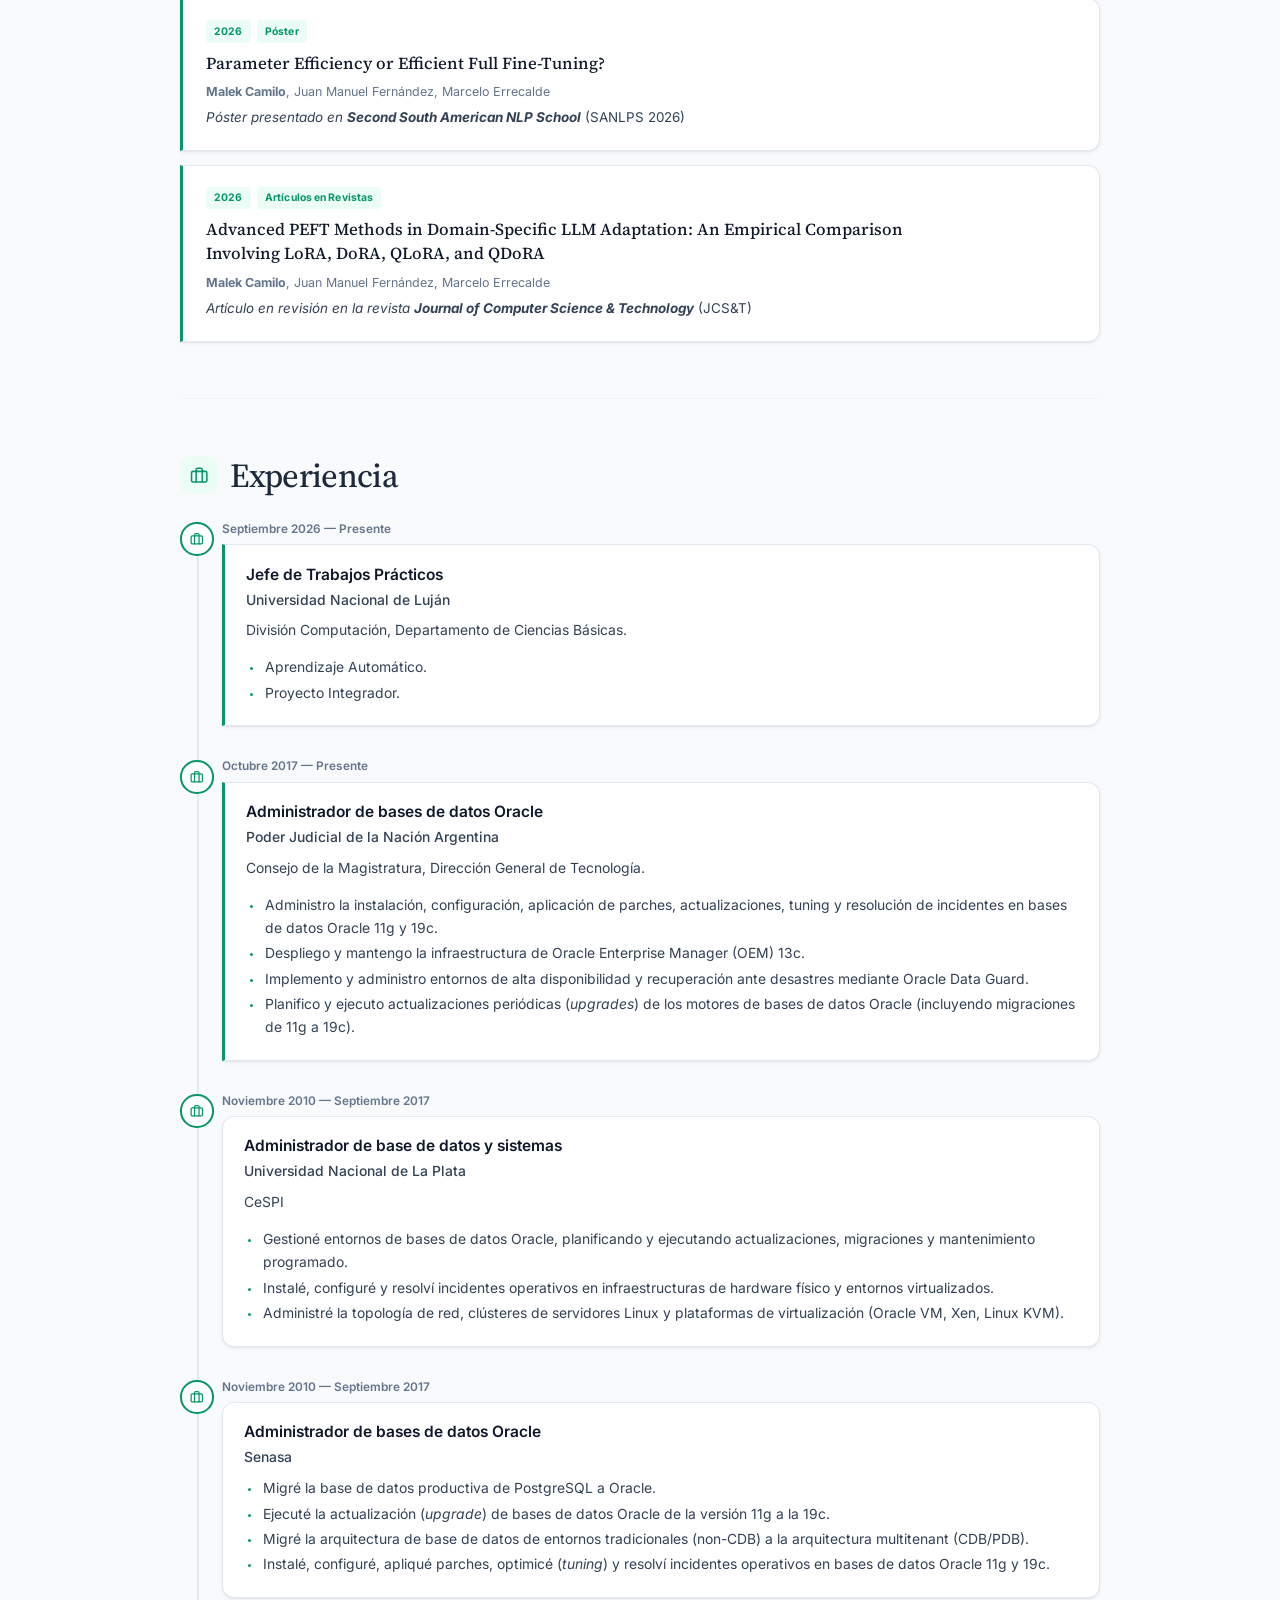
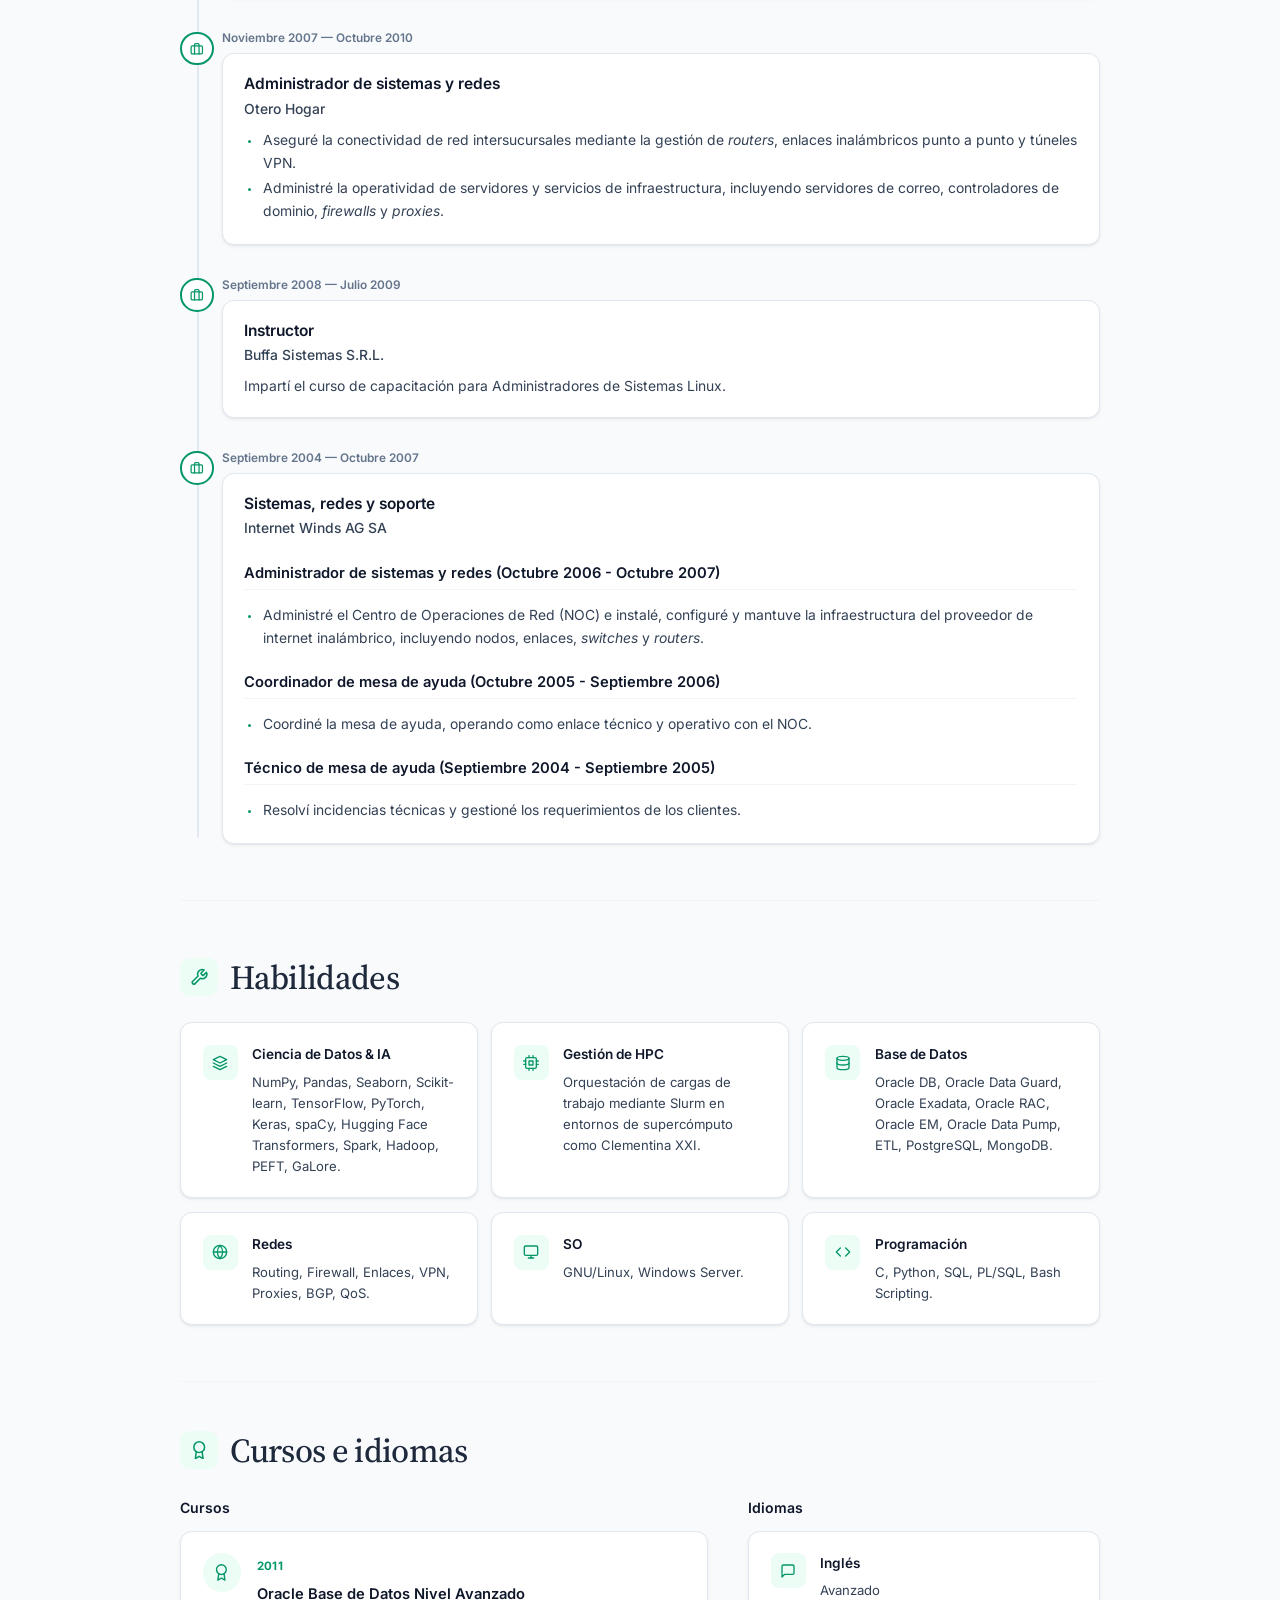
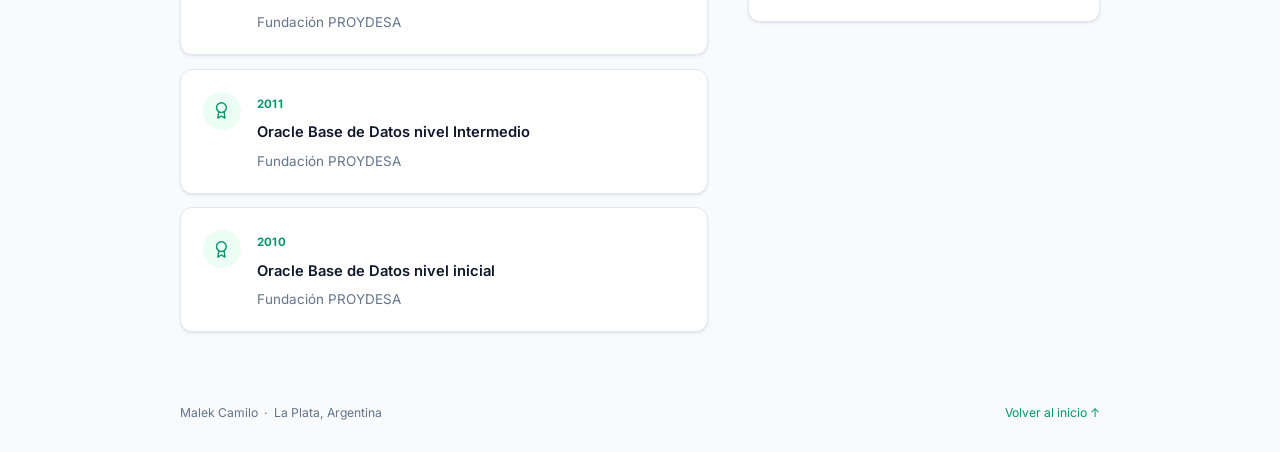
==== commit 20f5e0ec: "Publicar CV rev0.3.1" ====
--- a/index.html
+++ b/index.html
@@ -10,7 +10,7 @@
   <title>Malek Camilo | CV</title>
   <link rel="preconnect" href="https://fonts.googleapis.com">
   <link rel="preconnect" href="https://fonts.gstatic.com" crossorigin>
-  <link rel="stylesheet" href="styles.css?v=4">
+  <link rel="stylesheet" href="styles.css?v=5">
 </head>
 <body>
   <a class="skip-link" href="#contenido">Saltar al contenido</a>
--- a/styles.css
+++ b/styles.css
@@ -2,26 +2,26 @@
 
 :root {
   color-scheme: light;
-  --navy: #3b5578;
-  --ink: #1d3046;
-  --body: #3d5067;
-  --muted: #6b7f94;
-  --accent: #1a7a6d;
-  --accent-hover: #15655a;
-  --accent-bg: #eef6f4;
-  --paper: #f4f6f8;
+  --navy: #1e293b;
+  --ink: #0f172a;
+  --body: #334155;
+  --muted: #64748b;
+  --accent: #059669;
+  --accent-hover: #047857;
+  --accent-bg: #ecfdf5;
+  --paper: #f8fafc;
   --card: #ffffff;
-  --line: #e2e8ed;
-  --line-light: #eef1f4;
+  --line: #e2e8f0;
+  --line-light: #f1f5f9;
   --white: #ffffff;
-  --hero-bg: #354d6b;
+  --hero-bg: #0f172a;
   --serif: 'Source Serif 4', Georgia, 'Times New Roman', serif;
   --sans: Inter, 'Segoe UI', Roboto, Arial, sans-serif;
   --page-width: 920px;
   --page-gutter: 2rem;
   --card-radius: 12px;
-  --card-shadow: 0 1px 3px rgba(0,0,0,.04), 0 1px 2px rgba(0,0,0,.06);
-  --card-shadow-hover: 0 4px 12px rgba(0,0,0,.07), 0 2px 4px rgba(0,0,0,.05);
+  --card-shadow: 0 2px 4px rgba(15, 23, 42, 0.04), 0 1px 2px rgba(15, 23, 42, 0.06);
+  --card-shadow-hover: 0 12px 24px rgba(15, 23, 42, 0.08), 0 4px 8px rgba(15, 23, 42, 0.04);
 }
 
 *, *::before, *::after { box-sizing: border-box; }
@@ -85,6 +85,7 @@
 .hero {
   position: relative;
   background: var(--hero-bg);
+  background-image: radial-gradient(circle at 100% 0%, #1e293b 0%, #0f172a 100%);
   color: var(--white);
   overflow: hidden;
 }
@@ -93,9 +94,8 @@
   position: absolute;
   inset: 0;
   background:
-    linear-gradient(168deg,
-      rgba(26, 122, 109, .12) 0%,
-      transparent 45%);
+    radial-gradient(circle at 10% 90%, rgba(5, 150, 105, 0.15) 0%, transparent 50%),
+    radial-gradient(circle at 90% 10%, rgba(14, 165, 233, 0.1) 0%, transparent 50%);
   pointer-events: none;
 }
 .hero-inner {
@@ -358,11 +358,12 @@
   border-radius: var(--card-radius);
   padding: 1.15rem 1.35rem;
   box-shadow: var(--card-shadow);
-  transition: box-shadow .2s ease, border-color .2s ease;
+  transition: box-shadow .3s cubic-bezier(0.4, 0, 0.2, 1), border-color .3s cubic-bezier(0.4, 0, 0.2, 1), transform .3s cubic-bezier(0.4, 0, 0.2, 1);
 }
 .timeline-content:hover {
   box-shadow: var(--card-shadow-hover);
-  border-color: #d5dce3;
+  border-color: #cbd5e1;
+  transform: translateY(-3px);
 }
 .timeline-content h3 {
   margin-bottom: .2rem;
@@ -416,12 +417,12 @@
   border-radius: var(--card-radius);
   background: var(--card);
   box-shadow: var(--card-shadow);
-  transition: box-shadow .2s ease, border-color .2s ease, transform .2s ease;
+  transition: box-shadow .3s cubic-bezier(0.4, 0, 0.2, 1), border-color .3s cubic-bezier(0.4, 0, 0.2, 1), transform .3s cubic-bezier(0.4, 0, 0.2, 1);
 }
 .education-card:hover {
   box-shadow: var(--card-shadow-hover);
-  border-color: #d5dce3;
-  transform: translateY(-1px);
+  border-color: #cbd5e1;
+  transform: translateY(-3px);
 }
 .edu-icon {
   display: flex;
@@ -465,13 +466,13 @@
   border-radius: 0 var(--card-radius) var(--card-radius) 0;
   background: var(--card);
   box-shadow: var(--card-shadow);
-  transition: box-shadow .2s ease, border-color .2s ease, transform .2s ease;
+  transition: box-shadow .3s cubic-bezier(0.4, 0, 0.2, 1), border-color .3s cubic-bezier(0.4, 0, 0.2, 1), transform .3s cubic-bezier(0.4, 0, 0.2, 1);
 }
 .publication-card:hover {
   box-shadow: var(--card-shadow-hover);
-  border-color: #d5dce3;
+  border-color: #cbd5e1;
   border-left-color: var(--accent);
-  transform: translateY(-1px);
+  transform: translateY(-3px);
 }
 .publication-meta {
   display: flex;
@@ -516,12 +517,12 @@
   border-radius: var(--card-radius);
   background: var(--card);
   box-shadow: var(--card-shadow);
-  transition: box-shadow .2s ease, border-color .2s ease, transform .2s ease;
+  transition: box-shadow .3s cubic-bezier(0.4, 0, 0.2, 1), border-color .3s cubic-bezier(0.4, 0, 0.2, 1), transform .3s cubic-bezier(0.4, 0, 0.2, 1);
 }
 .skill-card:hover {
   box-shadow: var(--card-shadow-hover);
-  border-color: #d5dce3;
-  transform: translateY(-1px);
+  border-color: #cbd5e1;
+  transform: translateY(-3px);
 }
 .skill-icon {
   display: flex;
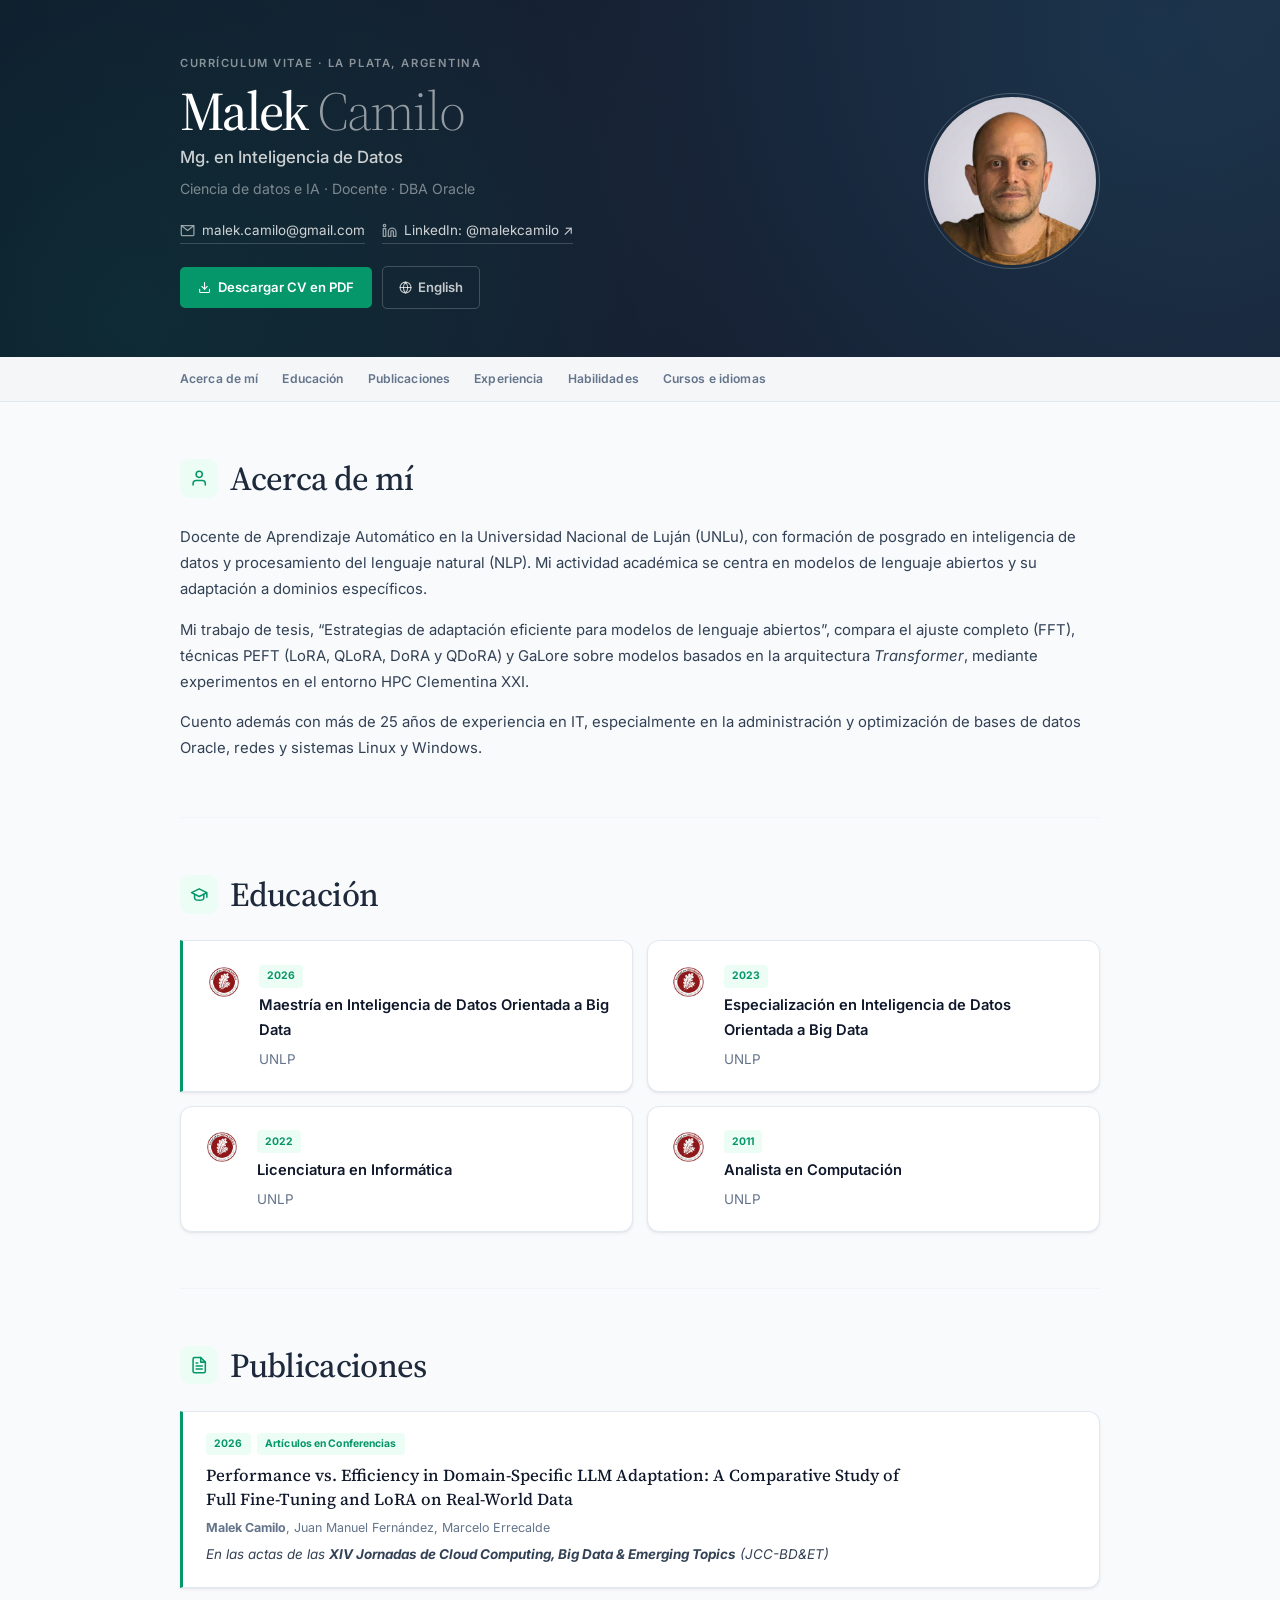
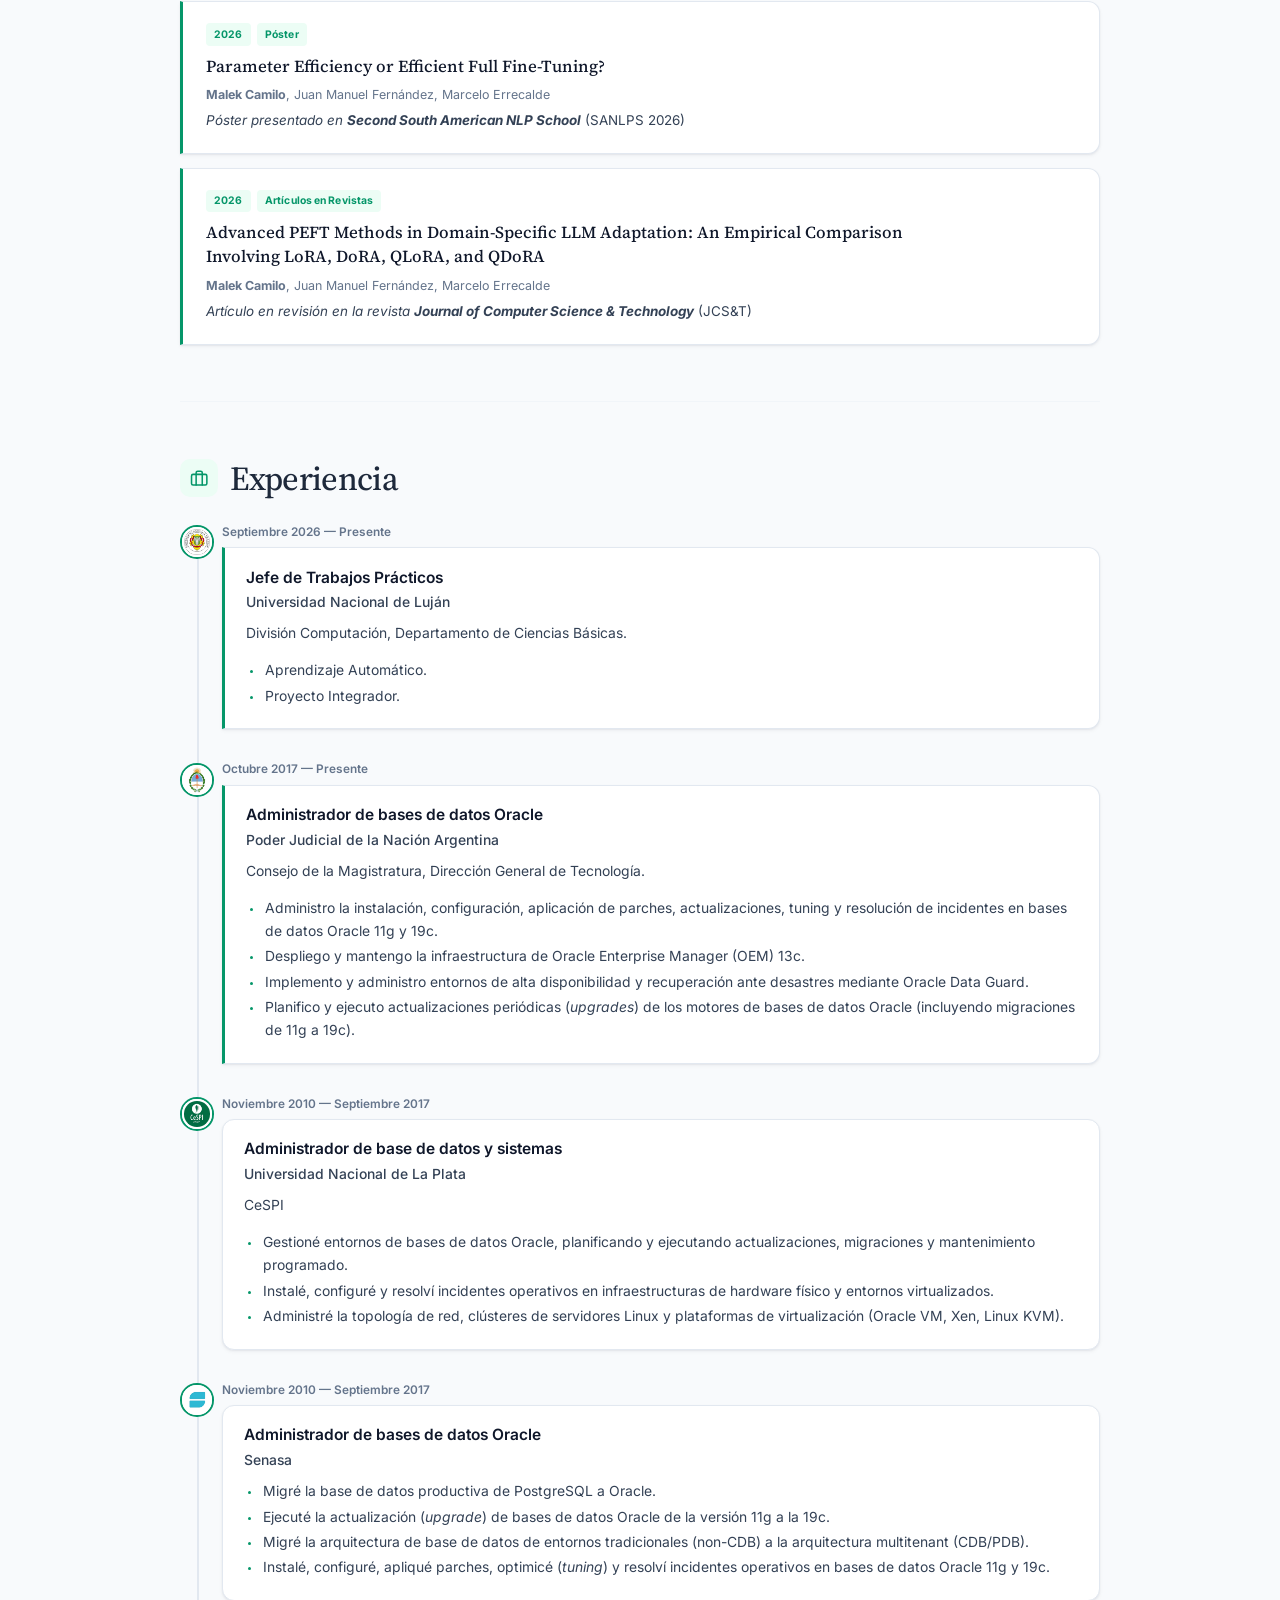
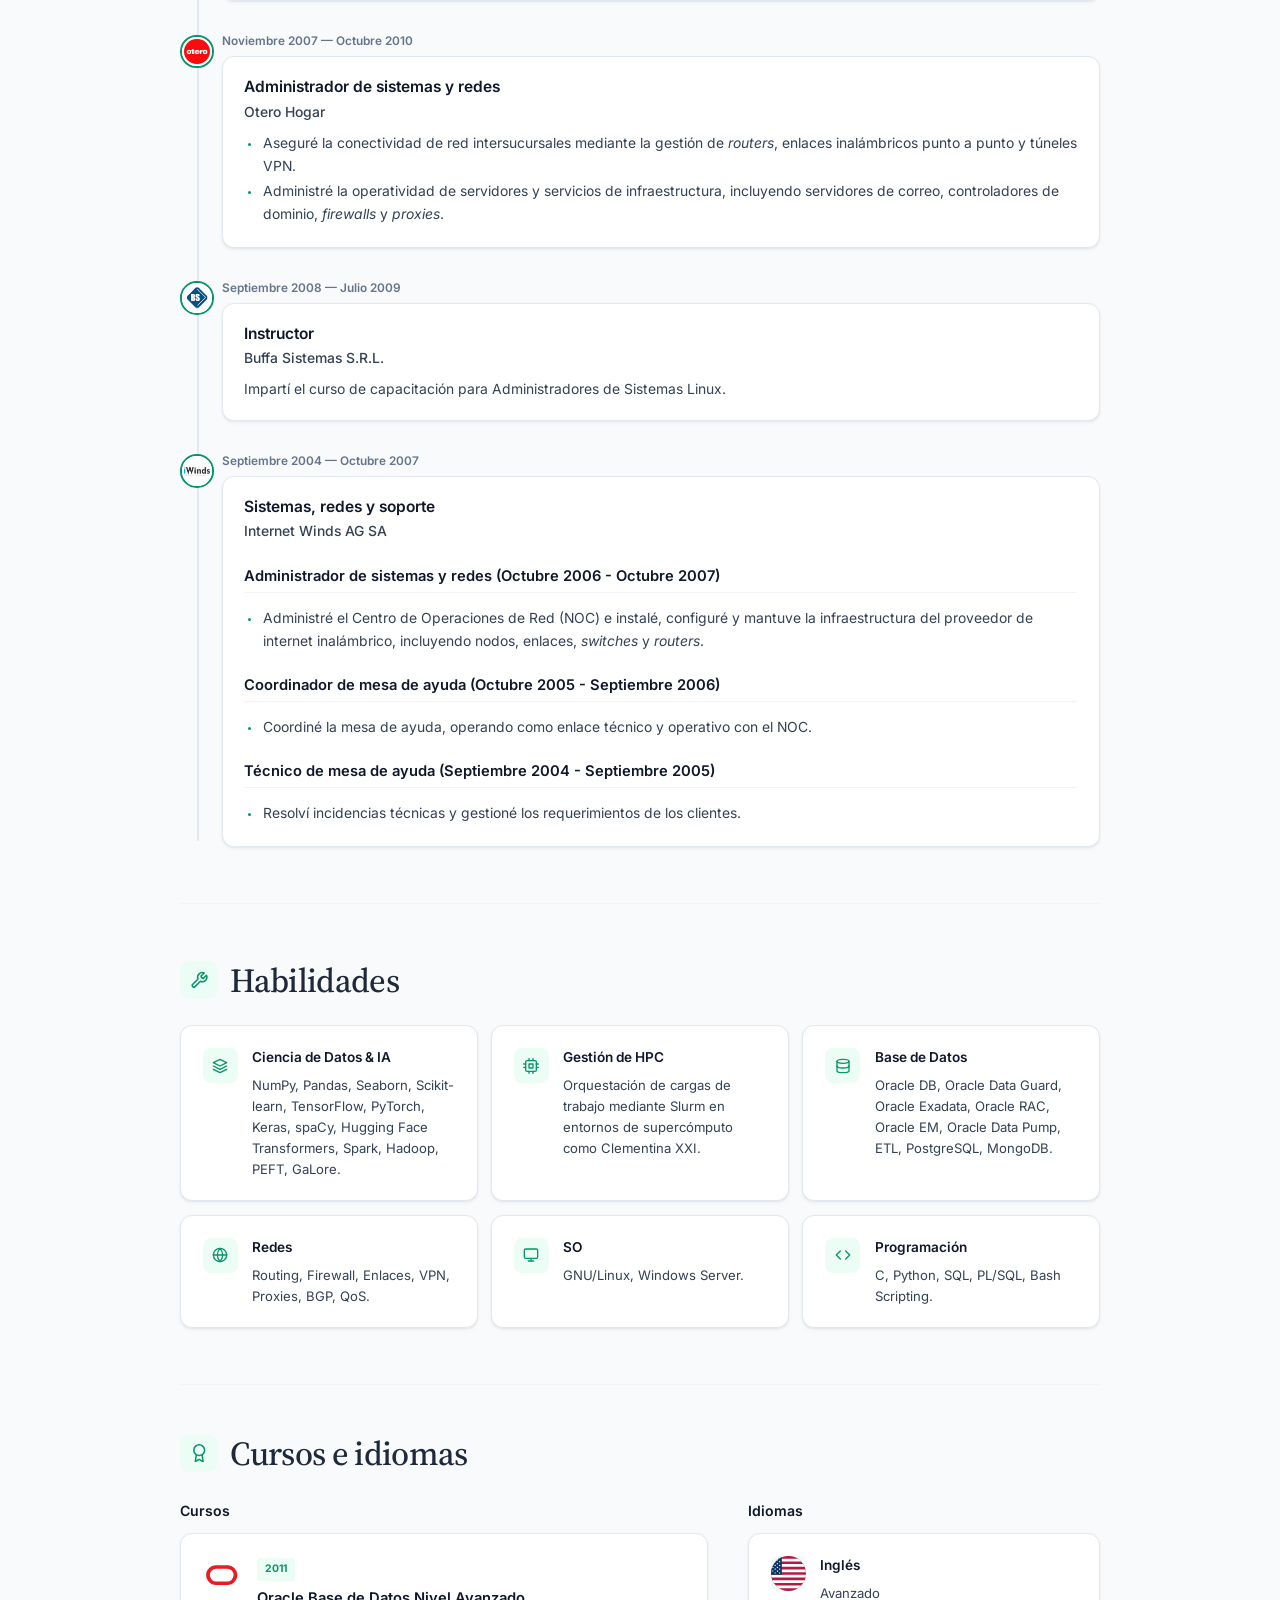
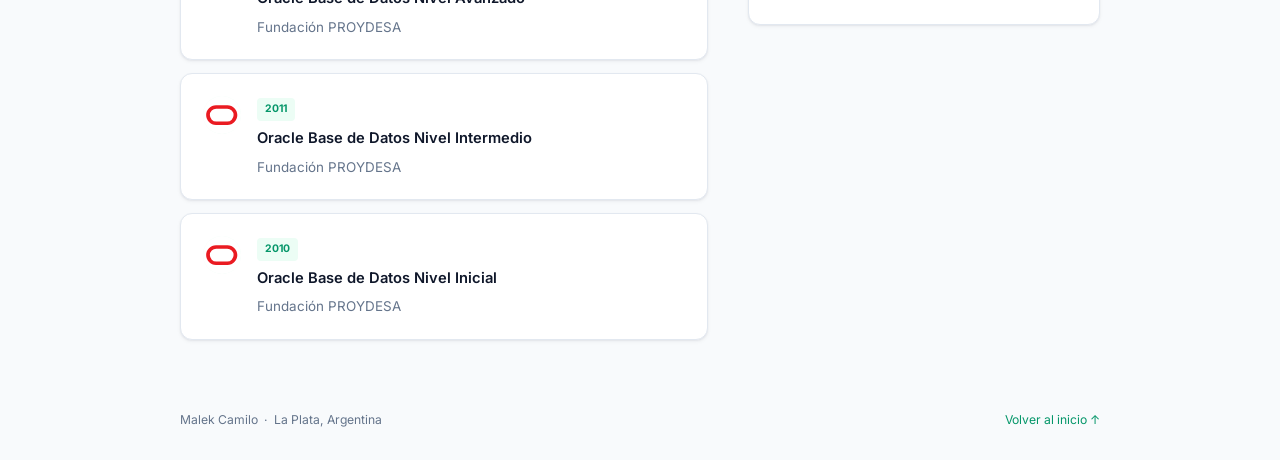
==== commit 7c654e8d: "Publicar CV rev0.4" ====
--- a/index.html
+++ b/index.html
@@ -43,11 +43,11 @@
 
   <main id="contenido" class="page">
     <section id="perfil" class="section profile-section"><div class="section-heading"><span class="section-icon"><span class="icon"><svg viewBox="0 0 24 24"><path d="M20 21v-2a4 4 0 0 0-4-4H8a4 4 0 0 0-4 4v2"/><circle cx="12" cy="7" r="4"/></svg></span></span><h2>Acerca de mí</h2></div><div class="profile-copy"><p>Docente de Aprendizaje Automático en la Universidad Nacional de Luján (UNLu), con formación de posgrado en inteligencia de datos y procesamiento del lenguaje natural (NLP). Mi actividad académica se centra en modelos de lenguaje abiertos y su adaptación a dominios específicos.</p><p>Mi trabajo de tesis, “Estrategias de adaptación eficiente para modelos de lenguaje abiertos”, compara el ajuste completo (FFT), técnicas PEFT (LoRA, QLoRA, DoRA y QDoRA) y GaLore sobre modelos basados en la arquitectura <em>Transformer</em>, mediante experimentos en el entorno HPC Clementina XXI.</p><p>Cuento además con más de 25 años de experiencia en IT, especialmente en la administración y optimización de bases de datos Oracle, redes y sistemas Linux y Windows.</p></div></section>
-<section id="formacion" class="section"><div class="section-heading"><span class="section-icon"><span class="icon"><svg viewBox="0 0 24 24"><path d="M22 10v6M2 10l10-5 10 5-10 5z"/><path d="M6 12v5c0 1.66 2.69 3 6 3s6-1.34 6-3v-5"/></svg></span></span><h2>Educación</h2></div><div class="education-grid"><article class="education-card featured-card"><span class="edu-icon"><span class="icon"><svg viewBox="0 0 24 24"><path d="M22 10v6M2 10l10-5 10 5-10 5z"/><path d="M6 12v5c0 1.66 2.69 3 6 3s6-1.34 6-3v-5"/></svg></span></span><div class="edu-content"><span class="year">2026</span><h3>Maestría en Inteligencia de Datos Orientada a Big Data</h3><p>UNLP</p></div></article><article class="education-card"><span class="edu-icon"><span class="icon"><svg viewBox="0 0 24 24"><path d="M22 10v6M2 10l10-5 10 5-10 5z"/><path d="M6 12v5c0 1.66 2.69 3 6 3s6-1.34 6-3v-5"/></svg></span></span><div class="edu-content"><span class="year">2023</span><h3>Especialización en Inteligencia de Datos Orientada a Big Data</h3><p>UNLP</p></div></article><article class="education-card"><span class="edu-icon"><span class="icon"><svg viewBox="0 0 24 24"><path d="M22 10v6M2 10l10-5 10 5-10 5z"/><path d="M6 12v5c0 1.66 2.69 3 6 3s6-1.34 6-3v-5"/></svg></span></span><div class="edu-content"><span class="year">2022</span><h3>Licenciatura en Informática</h3><p>UNLP</p></div></article><article class="education-card"><span class="edu-icon"><span class="icon"><svg viewBox="0 0 24 24"><path d="M22 10v6M2 10l10-5 10 5-10 5z"/><path d="M6 12v5c0 1.66 2.69 3 6 3s6-1.34 6-3v-5"/></svg></span></span><div class="edu-content"><span class="year">2011</span><h3>Analista en Computación</h3><p>UNLP</p></div></article></div></section>
+<section id="formacion" class="section"><div class="section-heading"><span class="section-icon"><span class="icon"><svg viewBox="0 0 24 24"><path d="M22 10v6M2 10l10-5 10 5-10 5z"/><path d="M6 12v5c0 1.66 2.69 3 6 3s6-1.34 6-3v-5"/></svg></span></span><h2>Educación</h2></div><div class="education-grid"><article class="education-card featured-card"><span class="edu-icon"><img src="assets/info_unlp.png" alt="UNLP" style="width: 100%; height: 100%; object-fit: contain; border-radius: 50%; background: white; padding: 2px; box-sizing: border-box;"></span><div class="edu-content"><span class="year">2026</span><h3>Maestría en Inteligencia de Datos Orientada a Big Data</h3><p>UNLP</p></div></article><article class="education-card"><span class="edu-icon"><img src="assets/info_unlp.png" alt="UNLP" style="width: 100%; height: 100%; object-fit: contain; border-radius: 50%; background: white; padding: 2px; box-sizing: border-box;"></span><div class="edu-content"><span class="year">2023</span><h3>Especialización en Inteligencia de Datos Orientada a Big Data</h3><p>UNLP</p></div></article><article class="education-card"><span class="edu-icon"><img src="assets/info_unlp.png" alt="UNLP" style="width: 100%; height: 100%; object-fit: contain; border-radius: 50%; background: white; padding: 2px; box-sizing: border-box;"></span><div class="edu-content"><span class="year">2022</span><h3>Licenciatura en Informática</h3><p>UNLP</p></div></article><article class="education-card"><span class="edu-icon"><img src="assets/info_unlp.png" alt="UNLP" style="width: 100%; height: 100%; object-fit: contain; border-radius: 50%; background: white; padding: 2px; box-sizing: border-box;"></span><div class="edu-content"><span class="year">2011</span><h3>Analista en Computación</h3><p>UNLP</p></div></article></div></section>
 <section id="publicaciones" class="section"><div class="section-heading"><span class="section-icon"><span class="icon"><svg viewBox="0 0 24 24"><path d="M14 2H6a2 2 0 0 0-2 2v16a2 2 0 0 0 2 2h12a2 2 0 0 0 2-2V8z"/><polyline points="14 2 14 8 20 8"/><line x1="16" y1="13" x2="8" y2="13"/><line x1="16" y1="17" x2="8" y2="17"/><polyline points="10 9 9 9 8 9"/></svg></span></span><h2>Publicaciones</h2></div><div class="publication-list"><article class="publication-card"><div class="publication-meta"><span>2026</span><span>Artículos en Conferencias</span></div><h3>Performance vs. Efficiency in Domain-Specific LLM Adaptation: A Comparative Study of Full Fine-Tuning and LoRA on Real-World Data</h3><p class="authors"><strong>Malek Camilo</strong>, Juan Manuel Fernández, Marcelo Errecalde</p><p><em>En las actas de las <strong>XIV Jornadas de Cloud Computing, Big Data &amp; Emerging Topics</strong> (JCC-BD&amp;ET)</em></p></article><article class="publication-card"><div class="publication-meta"><span>2026</span><span>Póster</span></div><h3>Parameter Efficiency or Efficient Full Fine-Tuning?</h3><p class="authors"><strong>Malek Camilo</strong>, Juan Manuel Fernández, Marcelo Errecalde</p><p><em>Póster presentado en <strong>Second South American NLP School</strong></em> (SANLPS 2026)</p></article><article class="publication-card"><div class="publication-meta"><span>2026</span><span>Artículos en Revistas</span></div><h3>Advanced PEFT Methods in Domain-Specific LLM Adaptation: An Empirical Comparison Involving LoRA, DoRA, QLoRA, and QDoRA</h3><p class="authors"><strong>Malek Camilo</strong>, Juan Manuel Fernández, Marcelo Errecalde</p><p><em>Artículo en revisión en la revista <strong>Journal of Computer Science &amp; Technology</strong></em> (JCS&amp;T)</p></article></div></section>
-<section id="experiencia" class="section"><div class="section-heading"><span class="section-icon"><span class="icon"><svg viewBox="0 0 24 24"><rect x="2" y="7" width="20" height="14" rx="2" ry="2"/><path d="M16 21V5a2 2 0 0 0-2-2h-4a2 2 0 0 0-2 2v16"/></svg></span></span><h2>Experiencia</h2></div><div class="timeline"><article class="timeline-item"><span class="timeline-badge"><span class="icon"><svg viewBox="0 0 24 24"><rect x="2" y="7" width="20" height="14" rx="2" ry="2"/><path d="M16 21V5a2 2 0 0 0-2-2h-4a2 2 0 0 0-2 2v16"/></svg></span></span><div class="timeline-date">Septiembre 2026 — Presente</div><div class="timeline-content featured-card"><h3>Jefe de Trabajos Prácticos</h3><p class="organization">Universidad Nacional de Luján</p><p>División Computación, Departamento de Ciencias Básicas.</p><ul><li>Aprendizaje Automático.</li><li>Proyecto Integrador.</li></ul></div></article><article class="timeline-item"><span class="timeline-badge"><span class="icon"><svg viewBox="0 0 24 24"><rect x="2" y="7" width="20" height="14" rx="2" ry="2"/><path d="M16 21V5a2 2 0 0 0-2-2h-4a2 2 0 0 0-2 2v16"/></svg></span></span><div class="timeline-date">Octubre 2017 — Presente</div><div class="timeline-content featured-card"><h3>Administrador de bases de datos Oracle</h3><p class="organization">Poder Judicial de la Nación Argentina</p><p>Consejo de la Magistratura, Dirección General de Tecnología.</p><ul><li>Administro la instalación, configuración, aplicación de parches, actualizaciones, tuning y resolución de incidentes en bases de datos Oracle 11g y 19c.</li><li>Despliego y mantengo la infraestructura de Oracle Enterprise Manager (OEM) 13c.</li><li>Implemento y administro entornos de alta disponibilidad y recuperación ante desastres mediante Oracle Data Guard.</li><li>Planifico y ejecuto actualizaciones periódicas (<em>upgrades</em>) de los motores de bases de datos Oracle (incluyendo migraciones de 11g a 19c).</li></ul></div></article><article class="timeline-item"><span class="timeline-badge"><span class="icon"><svg viewBox="0 0 24 24"><rect x="2" y="7" width="20" height="14" rx="2" ry="2"/><path d="M16 21V5a2 2 0 0 0-2-2h-4a2 2 0 0 0-2 2v16"/></svg></span></span><div class="timeline-date">Noviembre 2010 — Septiembre 2017</div><div class="timeline-content"><h3>Administrador de base de datos y sistemas</h3><p class="organization">Universidad Nacional de La Plata</p><p>CeSPI</p><ul><li>Gestioné entornos de bases de datos Oracle, planificando y ejecutando actualizaciones, migraciones y mantenimiento programado.</li><li>Instalé, configuré y resolví incidentes operativos en infraestructuras de hardware físico y entornos virtualizados.</li><li>Administré la topología de red, clústeres de servidores Linux y plataformas de virtualización (Oracle VM, Xen, Linux KVM).</li></ul></div></article><article class="timeline-item"><span class="timeline-badge"><span class="icon"><svg viewBox="0 0 24 24"><rect x="2" y="7" width="20" height="14" rx="2" ry="2"/><path d="M16 21V5a2 2 0 0 0-2-2h-4a2 2 0 0 0-2 2v16"/></svg></span></span><div class="timeline-date">Noviembre 2010 — Septiembre 2017</div><div class="timeline-content"><h3>Administrador de bases de datos Oracle</h3><p class="organization">Senasa</p><ul><li>Migré la base de datos productiva de PostgreSQL a Oracle.</li><li>Ejecuté la actualización (<em>upgrade</em>) de bases de datos Oracle de la versión 11g a la 19c.</li><li>Migré la arquitectura de base de datos de entornos tradicionales (non-CDB) a la arquitectura multitenant (CDB/PDB).</li><li>Instalé, configuré, apliqué parches, optimicé (<em>tuning</em>) y resolví incidentes operativos en bases de datos Oracle 11g y 19c.</li></ul></div></article><article class="timeline-item"><span class="timeline-badge"><span class="icon"><svg viewBox="0 0 24 24"><rect x="2" y="7" width="20" height="14" rx="2" ry="2"/><path d="M16 21V5a2 2 0 0 0-2-2h-4a2 2 0 0 0-2 2v16"/></svg></span></span><div class="timeline-date">Noviembre 2007 — Octubre 2010</div><div class="timeline-content"><h3>Administrador de sistemas y redes</h3><p class="organization">Otero Hogar</p><ul><li>Aseguré la conectividad de red intersucursales mediante la gestión de <em>routers</em>, enlaces inalámbricos punto a punto y túneles VPN.</li><li>Administré la operatividad de servidores y servicios de infraestructura, incluyendo servidores de correo, controladores de dominio, <em>firewalls</em> y <em>proxies</em>.</li></ul></div></article><article class="timeline-item"><span class="timeline-badge"><span class="icon"><svg viewBox="0 0 24 24"><rect x="2" y="7" width="20" height="14" rx="2" ry="2"/><path d="M16 21V5a2 2 0 0 0-2-2h-4a2 2 0 0 0-2 2v16"/></svg></span></span><div class="timeline-date">Septiembre 2008 — Julio 2009</div><div class="timeline-content"><h3>Instructor</h3><p class="organization">Buffa Sistemas S.R.L.</p><p>Impartí el curso de capacitación para Administradores de Sistemas Linux.</p></div></article><article class="timeline-item"><span class="timeline-badge"><span class="icon"><svg viewBox="0 0 24 24"><rect x="2" y="7" width="20" height="14" rx="2" ry="2"/><path d="M16 21V5a2 2 0 0 0-2-2h-4a2 2 0 0 0-2 2v16"/></svg></span></span><div class="timeline-date">Septiembre 2004 — Octubre 2007</div><div class="timeline-content"><h3>Sistemas, redes y soporte</h3><p class="organization">Internet Winds AG SA</p><p><em>Administrador de sistemas y redes (Octubre 2006 - Octubre 2007)</em></p><ul><li>Administré el Centro de Operaciones de Red (NOC) e instalé, configuré y mantuve la infraestructura del proveedor de internet inalámbrico, incluyendo nodos, enlaces, <em>switches</em> y <em>routers</em>.</li></ul><p><em>Coordinador de mesa de ayuda (Octubre 2005 - Septiembre 2006)</em></p><ul><li>Coordiné la mesa de ayuda, operando como enlace técnico y operativo con el NOC.</li></ul><p><em>Técnico de mesa de ayuda (Septiembre 2004 - Septiembre 2005)</em></p><ul><li>Resolví incidencias técnicas y gestioné los requerimientos de los clientes.</li></ul></div></article></div></section>
+<section id="experiencia" class="section"><div class="section-heading"><span class="section-icon"><span class="icon"><svg viewBox="0 0 24 24"><rect x="2" y="7" width="20" height="14" rx="2" ry="2"/><path d="M16 21V5a2 2 0 0 0-2-2h-4a2 2 0 0 0-2 2v16"/></svg></span></span><h2>Experiencia</h2></div><div class="timeline"><article class="timeline-item"><span class="timeline-badge"><img src="assets/unlu.png" alt="Universidad Nacional de Luján" style="width: 100%; height: 100%; object-fit: contain; border-radius: 50%; background: white; padding: 2px; box-sizing: border-box;"></span><div class="timeline-date">Septiembre 2026 — Presente</div><div class="timeline-content featured-card"><h3>Jefe de Trabajos Prácticos</h3><p class="organization">Universidad Nacional de Luján</p><p>División Computación, Departamento de Ciencias Básicas.</p><ul><li>Aprendizaje Automático.</li><li>Proyecto Integrador.</li></ul></div></article><article class="timeline-item"><span class="timeline-badge"><img src="assets/pjn.png" alt="Poder Judicial de la Nación Argentina" style="width: 100%; height: 100%; object-fit: contain; border-radius: 50%; background: white; padding: 2px; box-sizing: border-box;"></span><div class="timeline-date">Octubre 2017 — Presente</div><div class="timeline-content featured-card"><h3>Administrador de bases de datos Oracle</h3><p class="organization">Poder Judicial de la Nación Argentina</p><p>Consejo de la Magistratura, Dirección General de Tecnología.</p><ul><li>Administro la instalación, configuración, aplicación de parches, actualizaciones, tuning y resolución de incidentes en bases de datos Oracle 11g y 19c.</li><li>Despliego y mantengo la infraestructura de Oracle Enterprise Manager (OEM) 13c.</li><li>Implemento y administro entornos de alta disponibilidad y recuperación ante desastres mediante Oracle Data Guard.</li><li>Planifico y ejecuto actualizaciones periódicas (<em>upgrades</em>) de los motores de bases de datos Oracle (incluyendo migraciones de 11g a 19c).</li></ul></div></article><article class="timeline-item"><span class="timeline-badge"><img src="assets/cespi_logo.png" alt="Universidad Nacional de La Plata" style="width: 100%; height: 100%; object-fit: contain; border-radius: 50%; background: white; padding: 2px; box-sizing: border-box;"></span><div class="timeline-date">Noviembre 2010 — Septiembre 2017</div><div class="timeline-content"><h3>Administrador de base de datos y sistemas</h3><p class="organization">Universidad Nacional de La Plata</p><p>CeSPI</p><ul><li>Gestioné entornos de bases de datos Oracle, planificando y ejecutando actualizaciones, migraciones y mantenimiento programado.</li><li>Instalé, configuré y resolví incidentes operativos en infraestructuras de hardware físico y entornos virtualizados.</li><li>Administré la topología de red, clústeres de servidores Linux y plataformas de virtualización (Oracle VM, Xen, Linux KVM).</li></ul></div></article><article class="timeline-item"><span class="timeline-badge"><img src="assets/senasa.png" alt="Senasa" style="width: 100%; height: 100%; object-fit: contain; border-radius: 50%; background: white; padding: 2px; box-sizing: border-box;"></span><div class="timeline-date">Noviembre 2010 — Septiembre 2017</div><div class="timeline-content"><h3>Administrador de bases de datos Oracle</h3><p class="organization">Senasa</p><ul><li>Migré la base de datos productiva de PostgreSQL a Oracle.</li><li>Ejecuté la actualización (<em>upgrade</em>) de bases de datos Oracle de la versión 11g a la 19c.</li><li>Migré la arquitectura de base de datos de entornos tradicionales (non-CDB) a la arquitectura multitenant (CDB/PDB).</li><li>Instalé, configuré, apliqué parches, optimicé (<em>tuning</em>) y resolví incidentes operativos en bases de datos Oracle 11g y 19c.</li></ul></div></article><article class="timeline-item"><span class="timeline-badge"><img src="assets/oterohogar_logo.png" alt="Otero Hogar" style="width: 100%; height: 100%; object-fit: contain; border-radius: 50%; background: white; padding: 2px; box-sizing: border-box;"></span><div class="timeline-date">Noviembre 2007 — Octubre 2010</div><div class="timeline-content"><h3>Administrador de sistemas y redes</h3><p class="organization">Otero Hogar</p><ul><li>Aseguré la conectividad de red intersucursales mediante la gestión de <em>routers</em>, enlaces inalámbricos punto a punto y túneles VPN.</li><li>Administré la operatividad de servidores y servicios de infraestructura, incluyendo servidores de correo, controladores de dominio, <em>firewalls</em> y <em>proxies</em>.</li></ul></div></article><article class="timeline-item"><span class="timeline-badge"><img src="assets/buffa_sistemas_s_r_l__logo.png" alt="Buffa Sistemas S.R.L." style="width: 100%; height: 100%; object-fit: contain; border-radius: 50%; background: white; padding: 2px; box-sizing: border-box;"></span><div class="timeline-date">Septiembre 2008 — Julio 2009</div><div class="timeline-content"><h3>Instructor</h3><p class="organization">Buffa Sistemas S.R.L.</p><p>Impartí el curso de capacitación para Administradores de Sistemas Linux.</p></div></article><article class="timeline-item"><span class="timeline-badge"><img src="assets/iwinds_logo.png" alt="Internet Winds AG SA" style="width: 100%; height: 100%; object-fit: contain; border-radius: 50%; background: white; padding: 2px; box-sizing: border-box;"></span><div class="timeline-date">Septiembre 2004 — Octubre 2007</div><div class="timeline-content"><h3>Sistemas, redes y soporte</h3><p class="organization">Internet Winds AG SA</p><p><em>Administrador de sistemas y redes (Octubre 2006 - Octubre 2007)</em></p><ul><li>Administré el Centro de Operaciones de Red (NOC) e instalé, configuré y mantuve la infraestructura del proveedor de internet inalámbrico, incluyendo nodos, enlaces, <em>switches</em> y <em>routers</em>.</li></ul><p><em>Coordinador de mesa de ayuda (Octubre 2005 - Septiembre 2006)</em></p><ul><li>Coordiné la mesa de ayuda, operando como enlace técnico y operativo con el NOC.</li></ul><p><em>Técnico de mesa de ayuda (Septiembre 2004 - Septiembre 2005)</em></p><ul><li>Resolví incidencias técnicas y gestioné los requerimientos de los clientes.</li></ul></div></article></div></section>
 <section id="habilidades" class="section"><div class="section-heading"><span class="section-icon"><span class="icon"><svg viewBox="0 0 24 24"><path d="M14.7 6.3a1 1 0 0 0 0 1.4l1.6 1.6a1 1 0 0 0 1.4 0l3.77-3.77a6 6 0 0 1-7.94 7.94l-6.91 6.91a2.12 2.12 0 0 1-3-3l6.91-6.91a6 6 0 0 1 7.94-7.94l-3.76 3.76z"/></svg></span></span><h2>Habilidades</h2></div><div class="skills-grid"><article class="skill-card"><span class="skill-icon"><span class="icon"><svg viewBox="0 0 24 24"><path d="M12 2L2 7l10 5 10-5-10-5z"/><path d="M2 17l10 5 10-5"/><path d="M2 12l10 5 10-5"/></svg></span></span><div class="skill-content"><h3>Ciencia de Datos &amp; IA</h3><p>NumPy, Pandas, Seaborn, Scikit-learn, TensorFlow, PyTorch, Keras, spaCy, Hugging Face Transformers, Spark, Hadoop, PEFT, GaLore.</p></div></article><article class="skill-card"><span class="skill-icon"><span class="icon"><svg viewBox="0 0 24 24"><rect x="4" y="4" width="16" height="16" rx="2" ry="2"/><rect x="9" y="9" width="6" height="6"/><line x1="9" y1="1" x2="9" y2="4"/><line x1="15" y1="1" x2="15" y2="4"/><line x1="9" y1="20" x2="9" y2="23"/><line x1="15" y1="20" x2="15" y2="23"/><line x1="20" y1="9" x2="23" y2="9"/><line x1="20" y1="14" x2="23" y2="14"/><line x1="1" y1="9" x2="4" y2="9"/><line x1="1" y1="14" x2="4" y2="14"/></svg></span></span><div class="skill-content"><h3>Gestión de HPC</h3><p>Orquestación de cargas de trabajo mediante Slurm en entornos de supercómputo como Clementina XXI.</p></div></article><article class="skill-card"><span class="skill-icon"><span class="icon"><svg viewBox="0 0 24 24"><ellipse cx="12" cy="5" rx="9" ry="3"/><path d="M21 12c0 1.66-4 3-9 3s-9-1.34-9-3"/><path d="M3 5v14c0 1.66 4 3 9 3s9-1.34 9-3V5"/></svg></span></span><div class="skill-content"><h3>Base de Datos</h3><p>Oracle DB, Oracle Data Guard, Oracle Exadata, Oracle RAC, Oracle EM, Oracle Data Pump, ETL, PostgreSQL, MongoDB.</p></div></article><article class="skill-card"><span class="skill-icon"><span class="icon"><svg viewBox="0 0 24 24"><circle cx="12" cy="12" r="10"/><line x1="2" y1="12" x2="22" y2="12"/><path d="M12 2a15.3 15.3 0 0 1 4 10 15.3 15.3 0 0 1-4 10 15.3 15.3 0 0 1-4-10 15.3 15.3 0 0 1 4-10z"/></svg></span></span><div class="skill-content"><h3>Redes</h3><p>Routing, Firewall, Enlaces, VPN, Proxies, BGP, QoS.</p></div></article><article class="skill-card"><span class="skill-icon"><span class="icon"><svg viewBox="0 0 24 24"><rect x="2" y="3" width="20" height="14" rx="2" ry="2"/><line x1="8" y1="21" x2="16" y2="21"/><line x1="12" y1="17" x2="12" y2="21"/></svg></span></span><div class="skill-content"><h3>SO</h3><p>GNU/Linux, Windows Server.</p></div></article><article class="skill-card"><span class="skill-icon"><span class="icon"><svg viewBox="0 0 24 24"><polyline points="16 18 22 12 16 6"/><polyline points="8 6 2 12 8 18"/></svg></span></span><div class="skill-content"><h3>Programación</h3><p>C, Python, SQL, PL/SQL, Bash Scripting.</p></div></article></div></section>
-<section id="cursos" class="section compact-section"><div class="section-heading"><span class="section-icon"><span class="icon"><svg viewBox="0 0 24 24"><circle cx="12" cy="8" r="7"/><polyline points="8.21 13.89 7 23 12 20 17 23 15.79 13.88"/></svg></span></span><h2>Cursos e idiomas</h2></div><div class="two-column"><div><h3 class="subheading">Cursos</h3><div style="display: grid; gap: .85rem;"><article class="education-card"><span class="edu-icon"><span class="icon"><svg viewBox="0 0 24 24"><circle cx="12" cy="8" r="7"/><polyline points="8.21 13.89 7 23 12 20 17 23 15.79 13.88"/></svg></span></span><div class="edu-content"><span class="year">2011</span><h3>Oracle Base de Datos Nivel Avanzado</h3><p>Fundación PROYDESA</p></div></article><article class="education-card"><span class="edu-icon"><span class="icon"><svg viewBox="0 0 24 24"><circle cx="12" cy="8" r="7"/><polyline points="8.21 13.89 7 23 12 20 17 23 15.79 13.88"/></svg></span></span><div class="edu-content"><span class="year">2011</span><h3>Oracle Base de Datos nivel Intermedio</h3><p>Fundación PROYDESA</p></div></article><article class="education-card"><span class="edu-icon"><span class="icon"><svg viewBox="0 0 24 24"><circle cx="12" cy="8" r="7"/><polyline points="8.21 13.89 7 23 12 20 17 23 15.79 13.88"/></svg></span></span><div class="edu-content"><span class="year">2010</span><h3>Oracle Base de Datos nivel inicial</h3><p>Fundación PROYDESA</p></div></article></div></div><div><h3 class="subheading">Idiomas</h3><div style="display: grid; gap: .85rem;"><article class="skill-card"><span class="skill-icon"><span class="icon"><svg viewBox="0 0 24 24"><path d="M21 15a2 2 0 0 1-2 2H7l-4 4V5a2 2 0 0 1 2-2h14a2 2 0 0 1 2 2z"/></svg></span></span><div class="skill-content"><h3>Inglés</h3><p>Avanzado</p></div></article></div></div></div></section>
+<section id="cursos" class="section compact-section"><div class="section-heading"><span class="section-icon"><span class="icon"><svg viewBox="0 0 24 24"><circle cx="12" cy="8" r="7"/><polyline points="8.21 13.89 7 23 12 20 17 23 15.79 13.88"/></svg></span></span><h2>Cursos e idiomas</h2></div><div class="two-column"><div><h3 class="subheading">Cursos</h3><div style="display: grid; gap: .85rem;"><article class="education-card"><span class="edu-icon"><img src="assets/oracle_logo.svg" alt="Oracle Logo" style="width: 100%; height: 100%; object-fit: contain; border-radius: 50%; background: white; padding: 2px; box-sizing: border-box;"></span><div class="edu-content"><span class="year">2011</span><h3>Oracle Base de Datos Nivel Avanzado</h3><p>Fundación PROYDESA</p></div></article><article class="education-card"><span class="edu-icon"><img src="assets/oracle_logo.svg" alt="Oracle Logo" style="width: 100%; height: 100%; object-fit: contain; border-radius: 50%; background: white; padding: 2px; box-sizing: border-box;"></span><div class="edu-content"><span class="year">2011</span><h3>Oracle Base de Datos Nivel Intermedio</h3><p>Fundación PROYDESA</p></div></article><article class="education-card"><span class="edu-icon"><img src="assets/oracle_logo.svg" alt="Oracle Logo" style="width: 100%; height: 100%; object-fit: contain; border-radius: 50%; background: white; padding: 2px; box-sizing: border-box;"></span><div class="edu-content"><span class="year">2010</span><h3>Oracle Base de Datos Nivel Inicial</h3><p>Fundación PROYDESA</p></div></article></div></div><div><h3 class="subheading">Idiomas</h3><div style="display: grid; gap: .85rem;"><article class="skill-card"><span class="skill-icon"><img src="assets/us_flag.svg" alt="US Flag" style="width: 100%; height: 100%; object-fit: cover; border-radius: 50%; background: white; padding: 0; box-sizing: border-box;"></span><div class="skill-content"><h3>Inglés</h3><p>Avanzado</p></div></article></div></div></div></section>
   </main>
 
   <footer class="footer">
--- a/styles.css
+++ b/styles.css
@@ -444,10 +444,13 @@
 .year {
   display: inline-block;
   margin-bottom: .35rem;
+  padding: .15rem .5rem;
+  border-radius: 4px;
+  background: var(--accent-bg);
   color: var(--accent);
-  font-size: .72rem;
+  font-size: .65rem;
   font-weight: 700;
-  letter-spacing: .02em;
+  letter-spacing: .01em;
 }
 .education-card h3 {
   margin-bottom: .25rem;
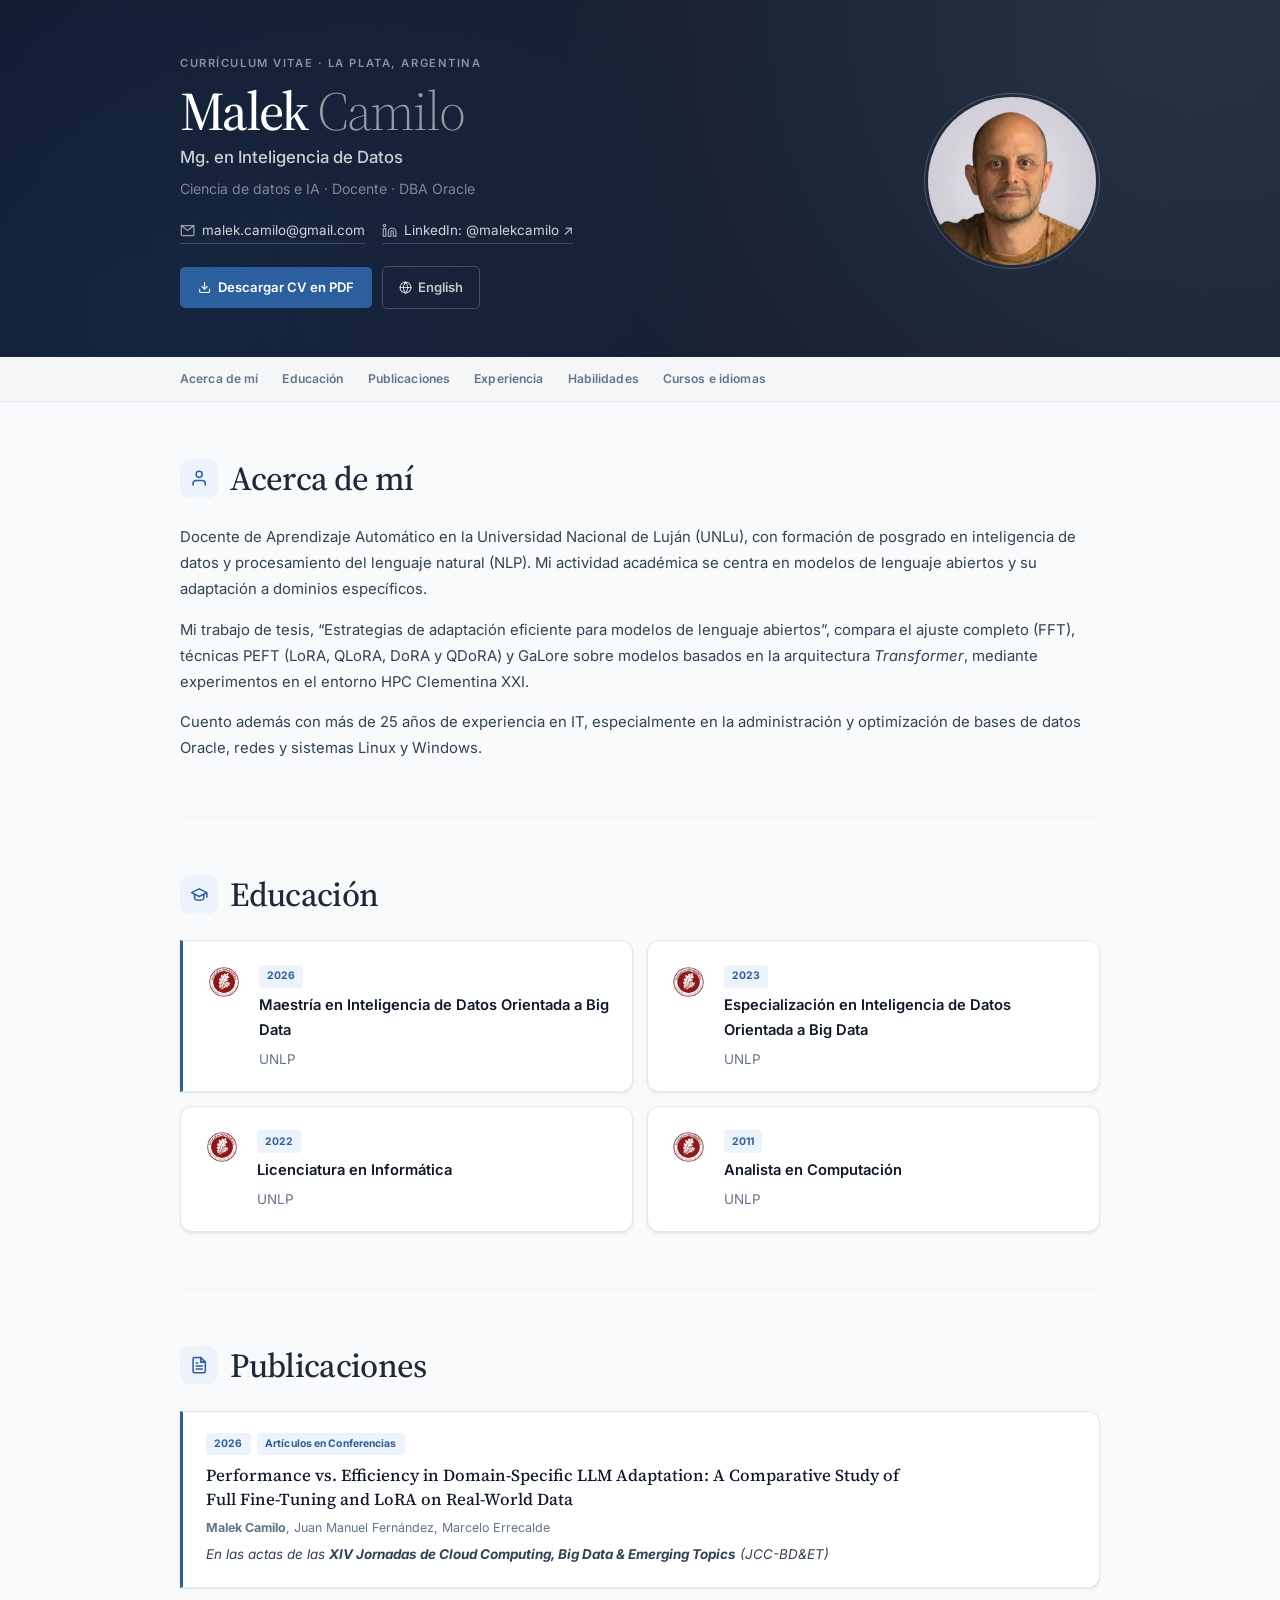
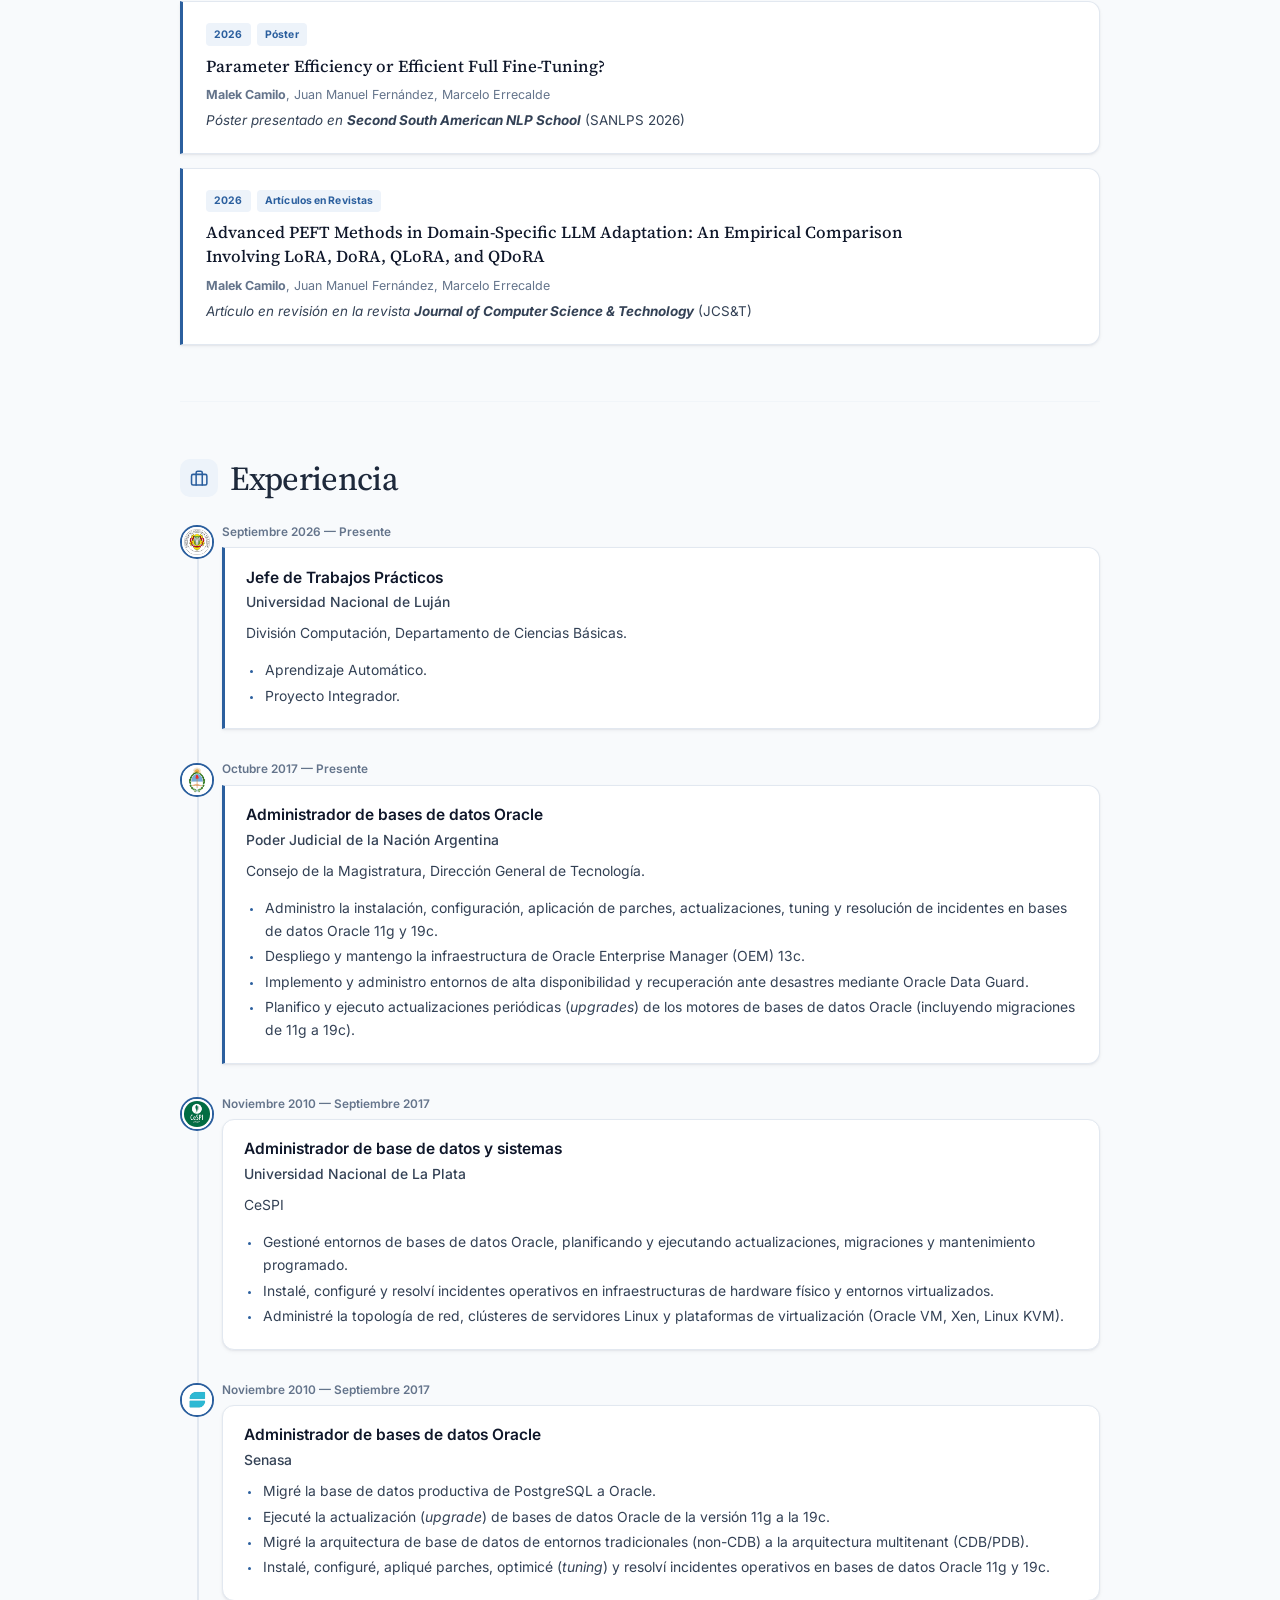
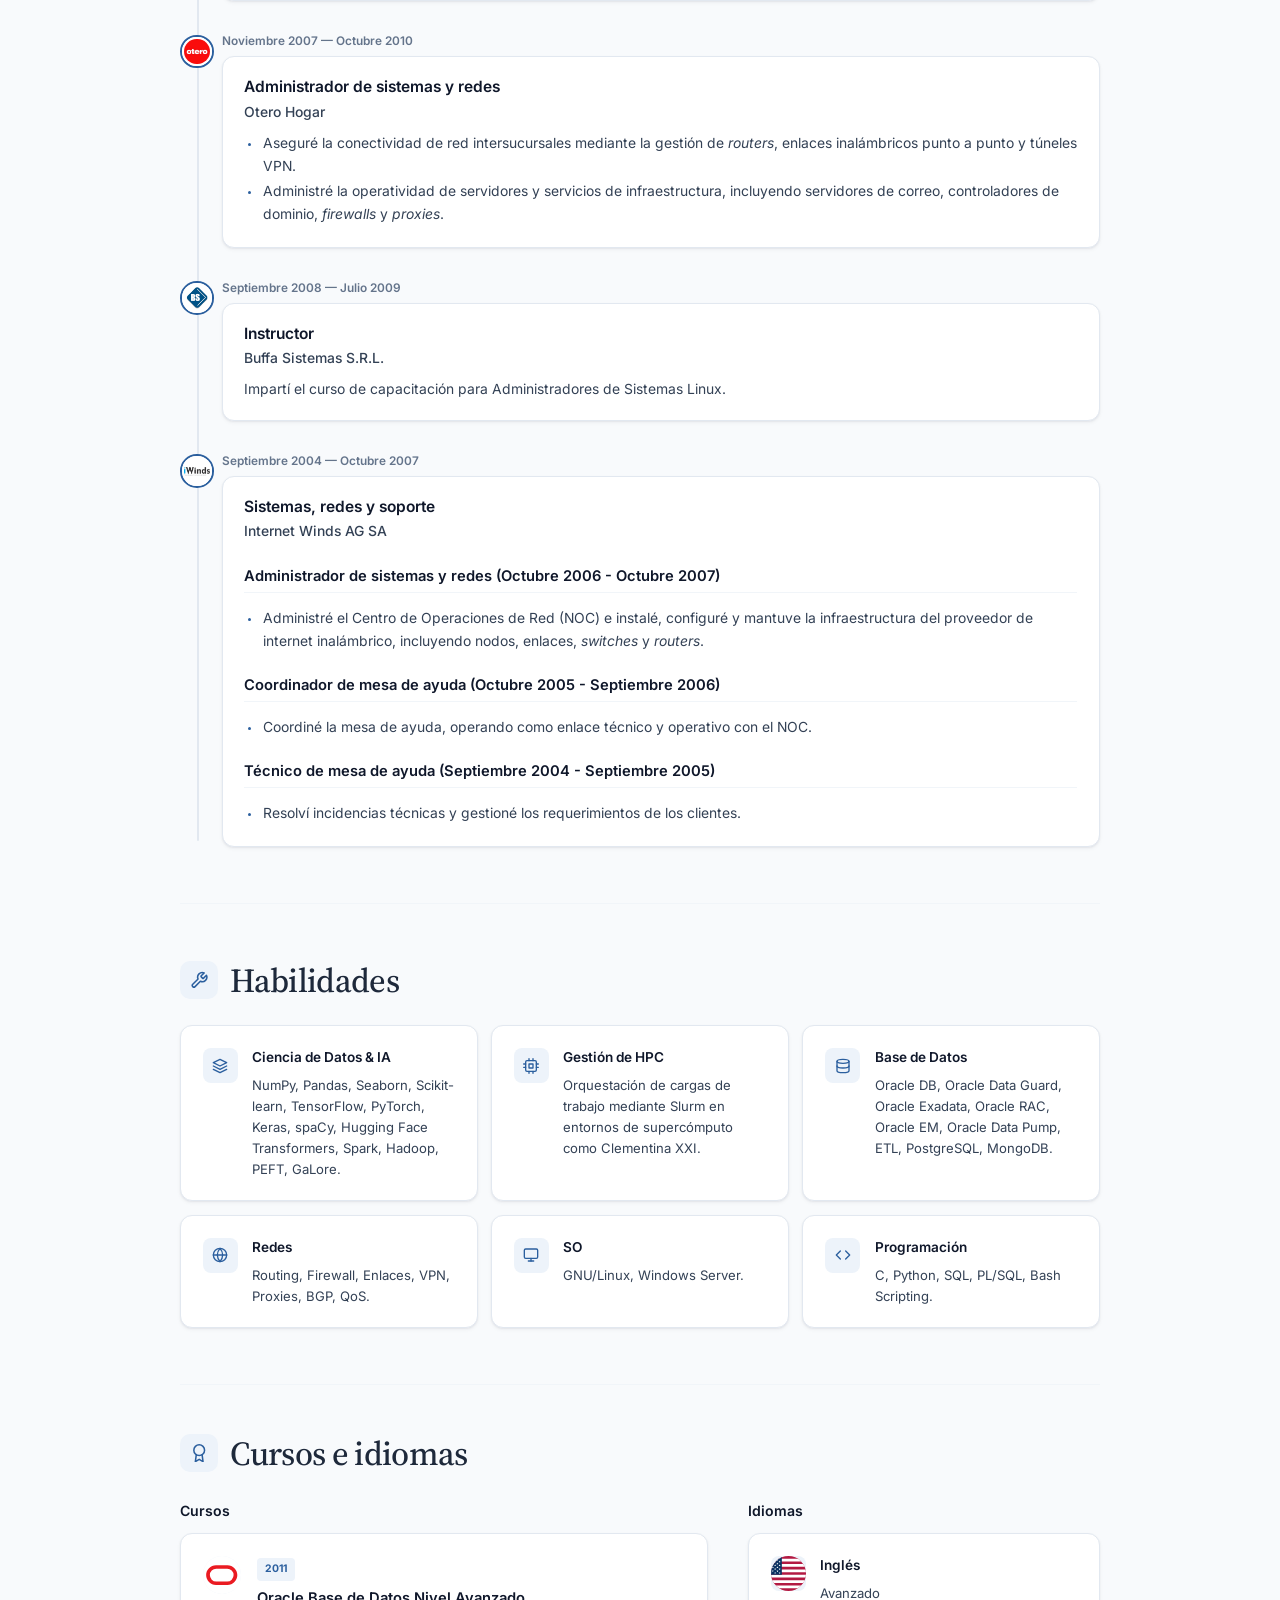
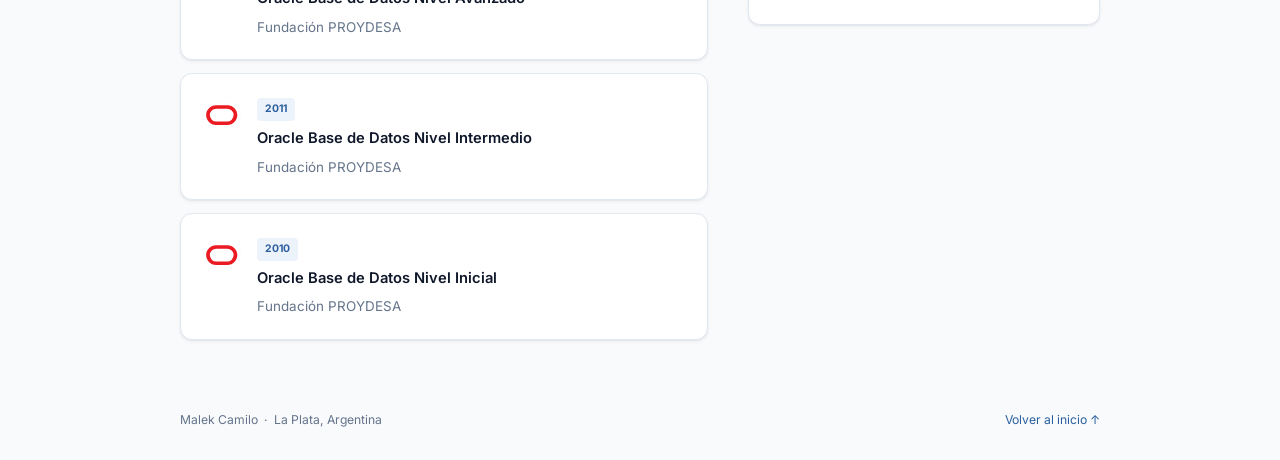
==== commit 7bde83d0: "Publicar CV rev0.5 Cambia el color de acento de verde a azul acero en la web y los PDFs.  Co-Authore" ====
--- a/index.html
+++ b/index.html
@@ -3,7 +3,7 @@
 <head>
   <meta charset="utf-8">
   <meta name="viewport" content="width=device-width, initial-scale=1">
-  <meta name="theme-color" content="#354d6b">
+  <meta name="theme-color" content="#0f172a">
   <meta name="description" content="Docente de Aprendizaje Automático en la Universidad Nacional de Luján (UNLu), con formación de posgrado en inteligencia de datos y procesamiento del lengua">
   <meta property="og:title" content="Malek Camilo | CV">
   <meta property="og:description" content="Ciencia de datos e IA · Docente · DBA Oracle">
--- a/styles.css
+++ b/styles.css
@@ -6,9 +6,9 @@
   --ink: #0f172a;
   --body: #334155;
   --muted: #64748b;
-  --accent: #059669;
-  --accent-hover: #047857;
-  --accent-bg: #ecfdf5;
+  --accent: #2b5f9e;
+  --accent-hover: #224d82;
+  --accent-bg: #edf3fa;
   --paper: #f8fafc;
   --card: #ffffff;
   --line: #e2e8f0;
@@ -94,8 +94,8 @@
   position: absolute;
   inset: 0;
   background:
-    radial-gradient(circle at 10% 90%, rgba(5, 150, 105, 0.15) 0%, transparent 50%),
-    radial-gradient(circle at 90% 10%, rgba(14, 165, 233, 0.1) 0%, transparent 50%);
+    radial-gradient(circle at 10% 90%, rgba(43, 95, 158, 0.18) 0%, transparent 50%),
+    radial-gradient(circle at 90% 10%, rgba(148, 163, 184, 0.08) 0%, transparent 50%);
   pointer-events: none;
 }
 .hero-inner {
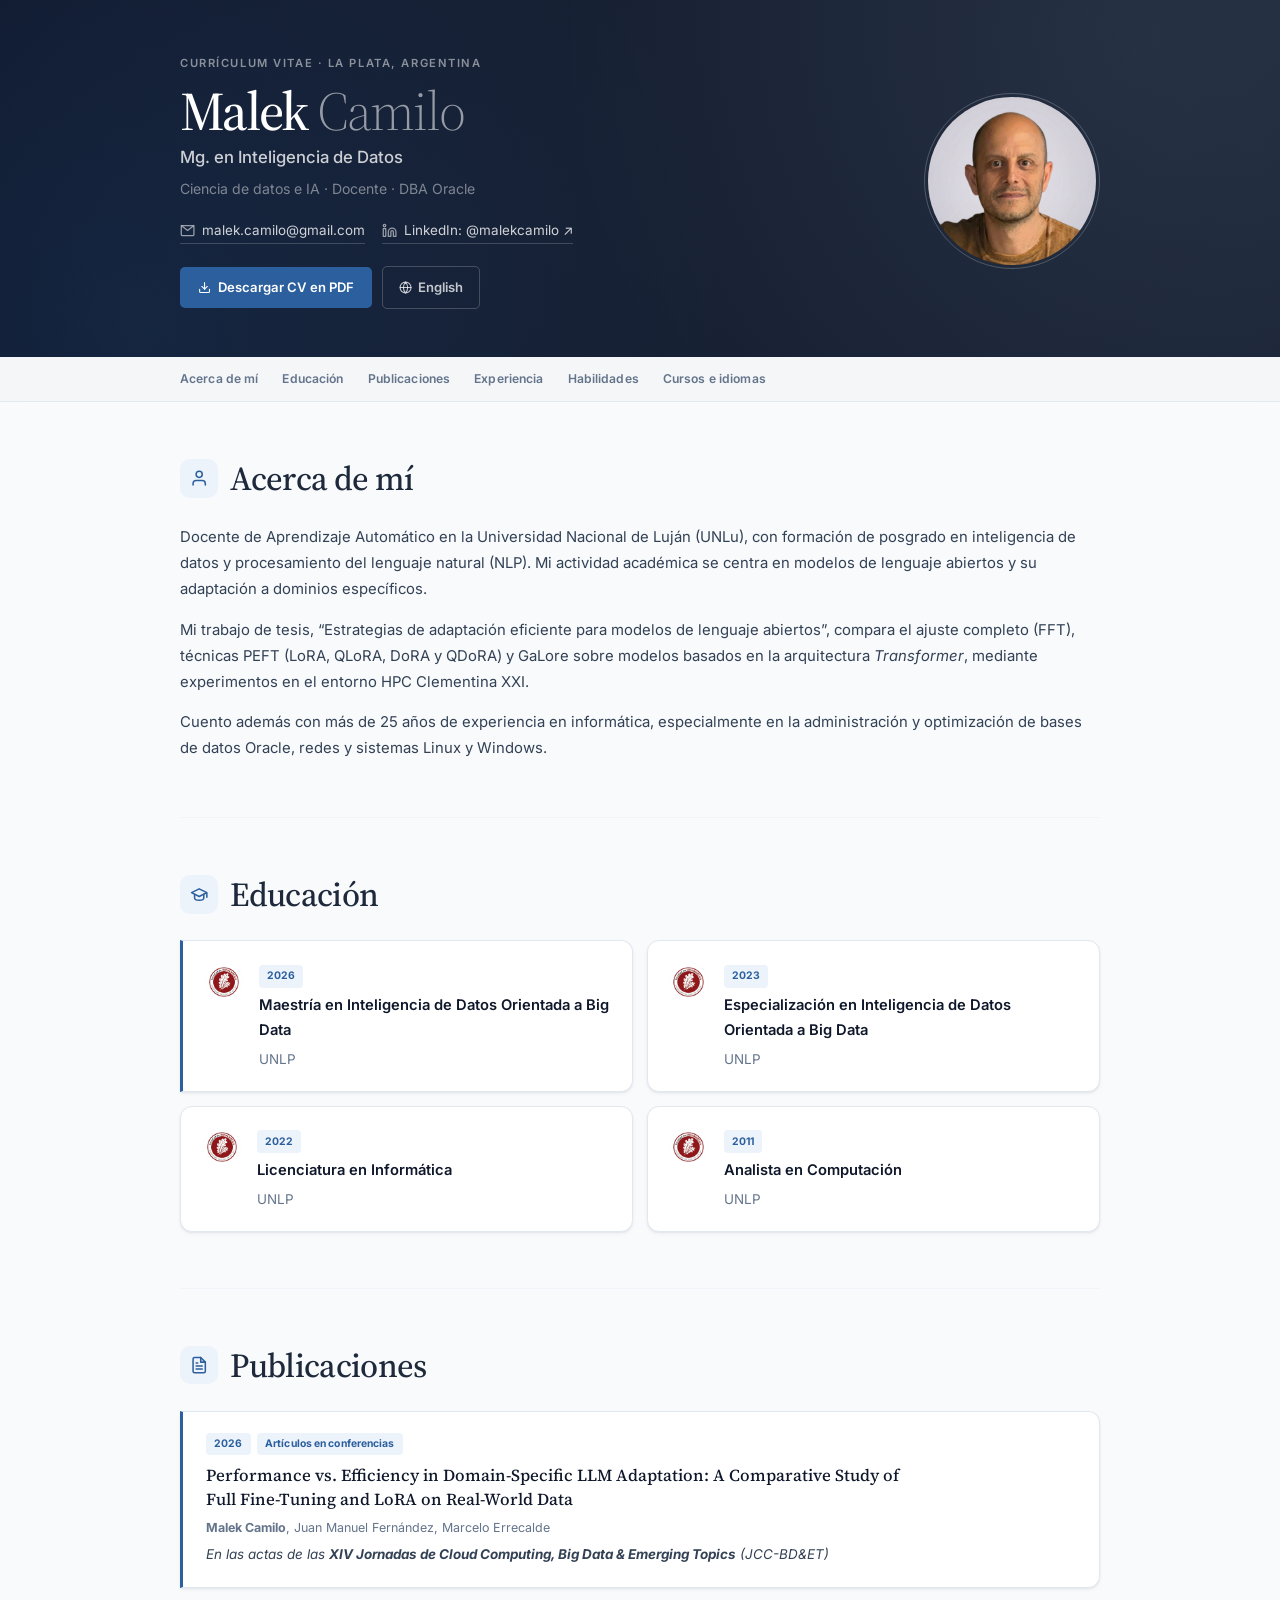
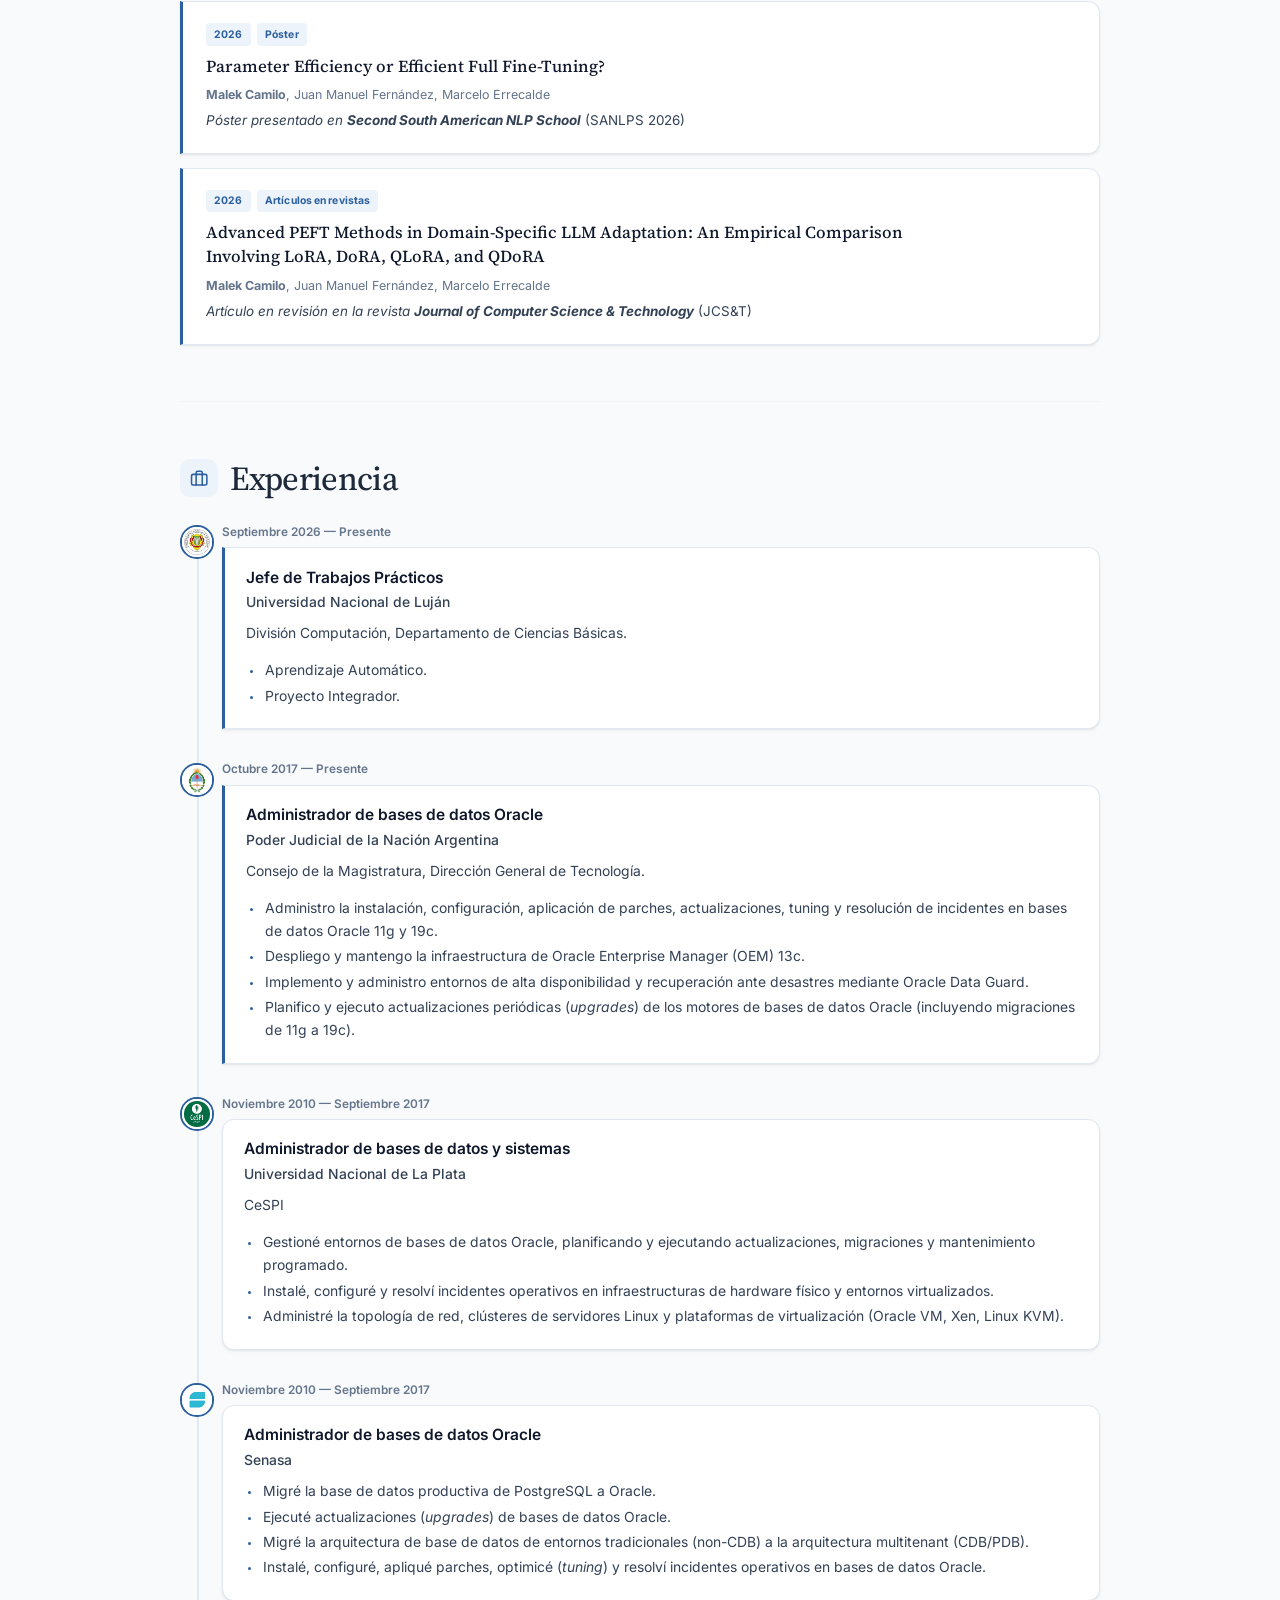
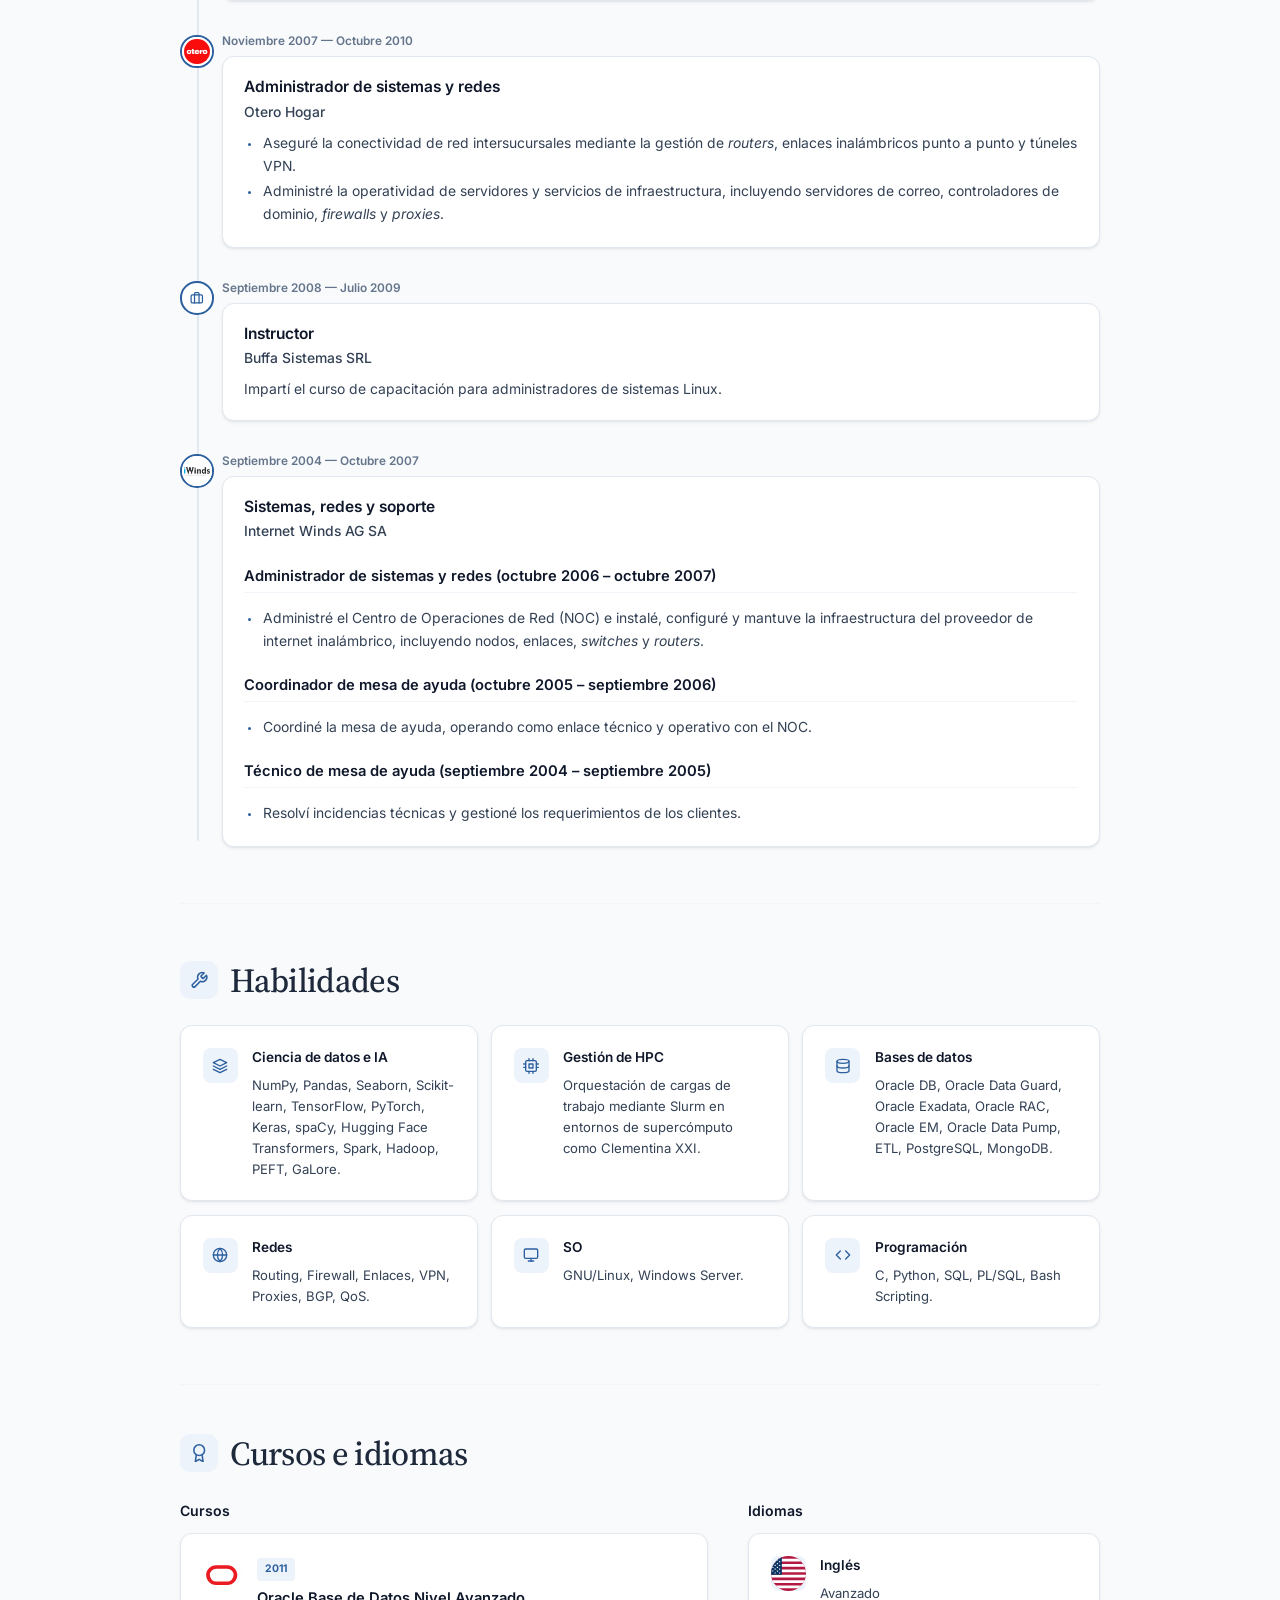
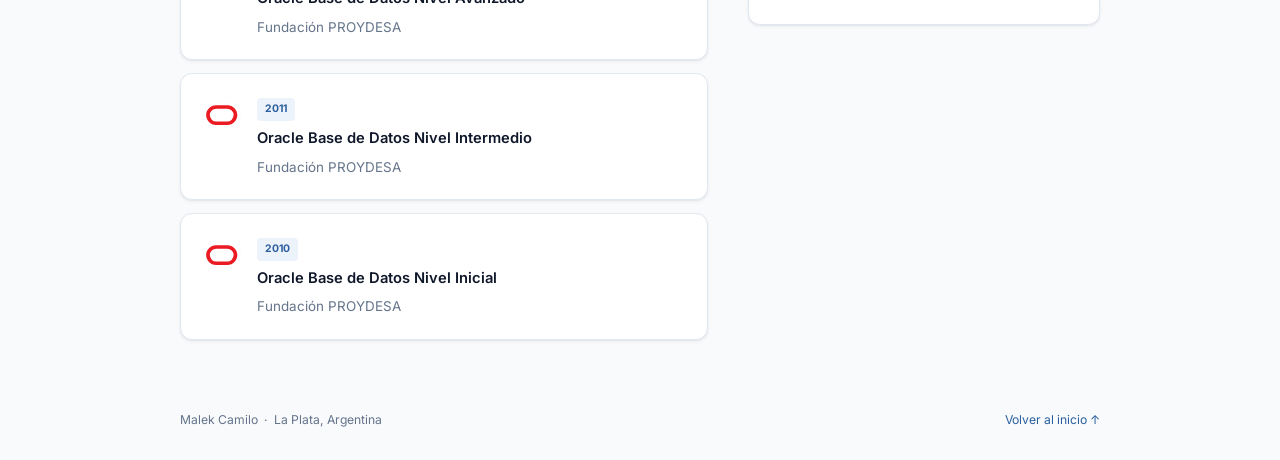
==== commit bd29dc00: "Publicar CV rev0.6 Correcciones de redacción en español e inglés.  Co-Authored-By: Claude Opus 5.5 <" ====
--- a/index.html
+++ b/index.html
@@ -42,11 +42,11 @@
   </nav>
 
   <main id="contenido" class="page">
-    <section id="perfil" class="section profile-section"><div class="section-heading"><span class="section-icon"><span class="icon"><svg viewBox="0 0 24 24"><path d="M20 21v-2a4 4 0 0 0-4-4H8a4 4 0 0 0-4 4v2"/><circle cx="12" cy="7" r="4"/></svg></span></span><h2>Acerca de mí</h2></div><div class="profile-copy"><p>Docente de Aprendizaje Automático en la Universidad Nacional de Luján (UNLu), con formación de posgrado en inteligencia de datos y procesamiento del lenguaje natural (NLP). Mi actividad académica se centra en modelos de lenguaje abiertos y su adaptación a dominios específicos.</p><p>Mi trabajo de tesis, “Estrategias de adaptación eficiente para modelos de lenguaje abiertos”, compara el ajuste completo (FFT), técnicas PEFT (LoRA, QLoRA, DoRA y QDoRA) y GaLore sobre modelos basados en la arquitectura <em>Transformer</em>, mediante experimentos en el entorno HPC Clementina XXI.</p><p>Cuento además con más de 25 años de experiencia en IT, especialmente en la administración y optimización de bases de datos Oracle, redes y sistemas Linux y Windows.</p></div></section>
+    <section id="perfil" class="section profile-section"><div class="section-heading"><span class="section-icon"><span class="icon"><svg viewBox="0 0 24 24"><path d="M20 21v-2a4 4 0 0 0-4-4H8a4 4 0 0 0-4 4v2"/><circle cx="12" cy="7" r="4"/></svg></span></span><h2>Acerca de mí</h2></div><div class="profile-copy"><p>Docente de Aprendizaje Automático en la Universidad Nacional de Luján (UNLu), con formación de posgrado en inteligencia de datos y procesamiento del lenguaje natural (NLP). Mi actividad académica se centra en modelos de lenguaje abiertos y su adaptación a dominios específicos.</p><p>Mi trabajo de tesis, “Estrategias de adaptación eficiente para modelos de lenguaje abiertos”, compara el ajuste completo (FFT), técnicas PEFT (LoRA, QLoRA, DoRA y QDoRA) y GaLore sobre modelos basados en la arquitectura <em>Transformer</em>, mediante experimentos en el entorno HPC Clementina XXI.</p><p>Cuento además con más de 25 años de experiencia en informática, especialmente en la administración y optimización de bases de datos Oracle, redes y sistemas Linux y Windows.</p></div></section>
 <section id="formacion" class="section"><div class="section-heading"><span class="section-icon"><span class="icon"><svg viewBox="0 0 24 24"><path d="M22 10v6M2 10l10-5 10 5-10 5z"/><path d="M6 12v5c0 1.66 2.69 3 6 3s6-1.34 6-3v-5"/></svg></span></span><h2>Educación</h2></div><div class="education-grid"><article class="education-card featured-card"><span class="edu-icon"><img src="assets/info_unlp.png" alt="UNLP" style="width: 100%; height: 100%; object-fit: contain; border-radius: 50%; background: white; padding: 2px; box-sizing: border-box;"></span><div class="edu-content"><span class="year">2026</span><h3>Maestría en Inteligencia de Datos Orientada a Big Data</h3><p>UNLP</p></div></article><article class="education-card"><span class="edu-icon"><img src="assets/info_unlp.png" alt="UNLP" style="width: 100%; height: 100%; object-fit: contain; border-radius: 50%; background: white; padding: 2px; box-sizing: border-box;"></span><div class="edu-content"><span class="year">2023</span><h3>Especialización en Inteligencia de Datos Orientada a Big Data</h3><p>UNLP</p></div></article><article class="education-card"><span class="edu-icon"><img src="assets/info_unlp.png" alt="UNLP" style="width: 100%; height: 100%; object-fit: contain; border-radius: 50%; background: white; padding: 2px; box-sizing: border-box;"></span><div class="edu-content"><span class="year">2022</span><h3>Licenciatura en Informática</h3><p>UNLP</p></div></article><article class="education-card"><span class="edu-icon"><img src="assets/info_unlp.png" alt="UNLP" style="width: 100%; height: 100%; object-fit: contain; border-radius: 50%; background: white; padding: 2px; box-sizing: border-box;"></span><div class="edu-content"><span class="year">2011</span><h3>Analista en Computación</h3><p>UNLP</p></div></article></div></section>
-<section id="publicaciones" class="section"><div class="section-heading"><span class="section-icon"><span class="icon"><svg viewBox="0 0 24 24"><path d="M14 2H6a2 2 0 0 0-2 2v16a2 2 0 0 0 2 2h12a2 2 0 0 0 2-2V8z"/><polyline points="14 2 14 8 20 8"/><line x1="16" y1="13" x2="8" y2="13"/><line x1="16" y1="17" x2="8" y2="17"/><polyline points="10 9 9 9 8 9"/></svg></span></span><h2>Publicaciones</h2></div><div class="publication-list"><article class="publication-card"><div class="publication-meta"><span>2026</span><span>Artículos en Conferencias</span></div><h3>Performance vs. Efficiency in Domain-Specific LLM Adaptation: A Comparative Study of Full Fine-Tuning and LoRA on Real-World Data</h3><p class="authors"><strong>Malek Camilo</strong>, Juan Manuel Fernández, Marcelo Errecalde</p><p><em>En las actas de las <strong>XIV Jornadas de Cloud Computing, Big Data &amp; Emerging Topics</strong> (JCC-BD&amp;ET)</em></p></article><article class="publication-card"><div class="publication-meta"><span>2026</span><span>Póster</span></div><h3>Parameter Efficiency or Efficient Full Fine-Tuning?</h3><p class="authors"><strong>Malek Camilo</strong>, Juan Manuel Fernández, Marcelo Errecalde</p><p><em>Póster presentado en <strong>Second South American NLP School</strong></em> (SANLPS 2026)</p></article><article class="publication-card"><div class="publication-meta"><span>2026</span><span>Artículos en Revistas</span></div><h3>Advanced PEFT Methods in Domain-Specific LLM Adaptation: An Empirical Comparison Involving LoRA, DoRA, QLoRA, and QDoRA</h3><p class="authors"><strong>Malek Camilo</strong>, Juan Manuel Fernández, Marcelo Errecalde</p><p><em>Artículo en revisión en la revista <strong>Journal of Computer Science &amp; Technology</strong></em> (JCS&amp;T)</p></article></div></section>
-<section id="experiencia" class="section"><div class="section-heading"><span class="section-icon"><span class="icon"><svg viewBox="0 0 24 24"><rect x="2" y="7" width="20" height="14" rx="2" ry="2"/><path d="M16 21V5a2 2 0 0 0-2-2h-4a2 2 0 0 0-2 2v16"/></svg></span></span><h2>Experiencia</h2></div><div class="timeline"><article class="timeline-item"><span class="timeline-badge"><img src="assets/unlu.png" alt="Universidad Nacional de Luján" style="width: 100%; height: 100%; object-fit: contain; border-radius: 50%; background: white; padding: 2px; box-sizing: border-box;"></span><div class="timeline-date">Septiembre 2026 — Presente</div><div class="timeline-content featured-card"><h3>Jefe de Trabajos Prácticos</h3><p class="organization">Universidad Nacional de Luján</p><p>División Computación, Departamento de Ciencias Básicas.</p><ul><li>Aprendizaje Automático.</li><li>Proyecto Integrador.</li></ul></div></article><article class="timeline-item"><span class="timeline-badge"><img src="assets/pjn.png" alt="Poder Judicial de la Nación Argentina" style="width: 100%; height: 100%; object-fit: contain; border-radius: 50%; background: white; padding: 2px; box-sizing: border-box;"></span><div class="timeline-date">Octubre 2017 — Presente</div><div class="timeline-content featured-card"><h3>Administrador de bases de datos Oracle</h3><p class="organization">Poder Judicial de la Nación Argentina</p><p>Consejo de la Magistratura, Dirección General de Tecnología.</p><ul><li>Administro la instalación, configuración, aplicación de parches, actualizaciones, tuning y resolución de incidentes en bases de datos Oracle 11g y 19c.</li><li>Despliego y mantengo la infraestructura de Oracle Enterprise Manager (OEM) 13c.</li><li>Implemento y administro entornos de alta disponibilidad y recuperación ante desastres mediante Oracle Data Guard.</li><li>Planifico y ejecuto actualizaciones periódicas (<em>upgrades</em>) de los motores de bases de datos Oracle (incluyendo migraciones de 11g a 19c).</li></ul></div></article><article class="timeline-item"><span class="timeline-badge"><img src="assets/cespi_logo.png" alt="Universidad Nacional de La Plata" style="width: 100%; height: 100%; object-fit: contain; border-radius: 50%; background: white; padding: 2px; box-sizing: border-box;"></span><div class="timeline-date">Noviembre 2010 — Septiembre 2017</div><div class="timeline-content"><h3>Administrador de base de datos y sistemas</h3><p class="organization">Universidad Nacional de La Plata</p><p>CeSPI</p><ul><li>Gestioné entornos de bases de datos Oracle, planificando y ejecutando actualizaciones, migraciones y mantenimiento programado.</li><li>Instalé, configuré y resolví incidentes operativos en infraestructuras de hardware físico y entornos virtualizados.</li><li>Administré la topología de red, clústeres de servidores Linux y plataformas de virtualización (Oracle VM, Xen, Linux KVM).</li></ul></div></article><article class="timeline-item"><span class="timeline-badge"><img src="assets/senasa.png" alt="Senasa" style="width: 100%; height: 100%; object-fit: contain; border-radius: 50%; background: white; padding: 2px; box-sizing: border-box;"></span><div class="timeline-date">Noviembre 2010 — Septiembre 2017</div><div class="timeline-content"><h3>Administrador de bases de datos Oracle</h3><p class="organization">Senasa</p><ul><li>Migré la base de datos productiva de PostgreSQL a Oracle.</li><li>Ejecuté la actualización (<em>upgrade</em>) de bases de datos Oracle de la versión 11g a la 19c.</li><li>Migré la arquitectura de base de datos de entornos tradicionales (non-CDB) a la arquitectura multitenant (CDB/PDB).</li><li>Instalé, configuré, apliqué parches, optimicé (<em>tuning</em>) y resolví incidentes operativos en bases de datos Oracle 11g y 19c.</li></ul></div></article><article class="timeline-item"><span class="timeline-badge"><img src="assets/oterohogar_logo.png" alt="Otero Hogar" style="width: 100%; height: 100%; object-fit: contain; border-radius: 50%; background: white; padding: 2px; box-sizing: border-box;"></span><div class="timeline-date">Noviembre 2007 — Octubre 2010</div><div class="timeline-content"><h3>Administrador de sistemas y redes</h3><p class="organization">Otero Hogar</p><ul><li>Aseguré la conectividad de red intersucursales mediante la gestión de <em>routers</em>, enlaces inalámbricos punto a punto y túneles VPN.</li><li>Administré la operatividad de servidores y servicios de infraestructura, incluyendo servidores de correo, controladores de dominio, <em>firewalls</em> y <em>proxies</em>.</li></ul></div></article><article class="timeline-item"><span class="timeline-badge"><img src="assets/buffa_sistemas_s_r_l__logo.png" alt="Buffa Sistemas S.R.L." style="width: 100%; height: 100%; object-fit: contain; border-radius: 50%; background: white; padding: 2px; box-sizing: border-box;"></span><div class="timeline-date">Septiembre 2008 — Julio 2009</div><div class="timeline-content"><h3>Instructor</h3><p class="organization">Buffa Sistemas S.R.L.</p><p>Impartí el curso de capacitación para Administradores de Sistemas Linux.</p></div></article><article class="timeline-item"><span class="timeline-badge"><img src="assets/iwinds_logo.png" alt="Internet Winds AG SA" style="width: 100%; height: 100%; object-fit: contain; border-radius: 50%; background: white; padding: 2px; box-sizing: border-box;"></span><div class="timeline-date">Septiembre 2004 — Octubre 2007</div><div class="timeline-content"><h3>Sistemas, redes y soporte</h3><p class="organization">Internet Winds AG SA</p><p><em>Administrador de sistemas y redes (Octubre 2006 - Octubre 2007)</em></p><ul><li>Administré el Centro de Operaciones de Red (NOC) e instalé, configuré y mantuve la infraestructura del proveedor de internet inalámbrico, incluyendo nodos, enlaces, <em>switches</em> y <em>routers</em>.</li></ul><p><em>Coordinador de mesa de ayuda (Octubre 2005 - Septiembre 2006)</em></p><ul><li>Coordiné la mesa de ayuda, operando como enlace técnico y operativo con el NOC.</li></ul><p><em>Técnico de mesa de ayuda (Septiembre 2004 - Septiembre 2005)</em></p><ul><li>Resolví incidencias técnicas y gestioné los requerimientos de los clientes.</li></ul></div></article></div></section>
-<section id="habilidades" class="section"><div class="section-heading"><span class="section-icon"><span class="icon"><svg viewBox="0 0 24 24"><path d="M14.7 6.3a1 1 0 0 0 0 1.4l1.6 1.6a1 1 0 0 0 1.4 0l3.77-3.77a6 6 0 0 1-7.94 7.94l-6.91 6.91a2.12 2.12 0 0 1-3-3l6.91-6.91a6 6 0 0 1 7.94-7.94l-3.76 3.76z"/></svg></span></span><h2>Habilidades</h2></div><div class="skills-grid"><article class="skill-card"><span class="skill-icon"><span class="icon"><svg viewBox="0 0 24 24"><path d="M12 2L2 7l10 5 10-5-10-5z"/><path d="M2 17l10 5 10-5"/><path d="M2 12l10 5 10-5"/></svg></span></span><div class="skill-content"><h3>Ciencia de Datos &amp; IA</h3><p>NumPy, Pandas, Seaborn, Scikit-learn, TensorFlow, PyTorch, Keras, spaCy, Hugging Face Transformers, Spark, Hadoop, PEFT, GaLore.</p></div></article><article class="skill-card"><span class="skill-icon"><span class="icon"><svg viewBox="0 0 24 24"><rect x="4" y="4" width="16" height="16" rx="2" ry="2"/><rect x="9" y="9" width="6" height="6"/><line x1="9" y1="1" x2="9" y2="4"/><line x1="15" y1="1" x2="15" y2="4"/><line x1="9" y1="20" x2="9" y2="23"/><line x1="15" y1="20" x2="15" y2="23"/><line x1="20" y1="9" x2="23" y2="9"/><line x1="20" y1="14" x2="23" y2="14"/><line x1="1" y1="9" x2="4" y2="9"/><line x1="1" y1="14" x2="4" y2="14"/></svg></span></span><div class="skill-content"><h3>Gestión de HPC</h3><p>Orquestación de cargas de trabajo mediante Slurm en entornos de supercómputo como Clementina XXI.</p></div></article><article class="skill-card"><span class="skill-icon"><span class="icon"><svg viewBox="0 0 24 24"><ellipse cx="12" cy="5" rx="9" ry="3"/><path d="M21 12c0 1.66-4 3-9 3s-9-1.34-9-3"/><path d="M3 5v14c0 1.66 4 3 9 3s9-1.34 9-3V5"/></svg></span></span><div class="skill-content"><h3>Base de Datos</h3><p>Oracle DB, Oracle Data Guard, Oracle Exadata, Oracle RAC, Oracle EM, Oracle Data Pump, ETL, PostgreSQL, MongoDB.</p></div></article><article class="skill-card"><span class="skill-icon"><span class="icon"><svg viewBox="0 0 24 24"><circle cx="12" cy="12" r="10"/><line x1="2" y1="12" x2="22" y2="12"/><path d="M12 2a15.3 15.3 0 0 1 4 10 15.3 15.3 0 0 1-4 10 15.3 15.3 0 0 1-4-10 15.3 15.3 0 0 1 4-10z"/></svg></span></span><div class="skill-content"><h3>Redes</h3><p>Routing, Firewall, Enlaces, VPN, Proxies, BGP, QoS.</p></div></article><article class="skill-card"><span class="skill-icon"><span class="icon"><svg viewBox="0 0 24 24"><rect x="2" y="3" width="20" height="14" rx="2" ry="2"/><line x1="8" y1="21" x2="16" y2="21"/><line x1="12" y1="17" x2="12" y2="21"/></svg></span></span><div class="skill-content"><h3>SO</h3><p>GNU/Linux, Windows Server.</p></div></article><article class="skill-card"><span class="skill-icon"><span class="icon"><svg viewBox="0 0 24 24"><polyline points="16 18 22 12 16 6"/><polyline points="8 6 2 12 8 18"/></svg></span></span><div class="skill-content"><h3>Programación</h3><p>C, Python, SQL, PL/SQL, Bash Scripting.</p></div></article></div></section>
+<section id="publicaciones" class="section"><div class="section-heading"><span class="section-icon"><span class="icon"><svg viewBox="0 0 24 24"><path d="M14 2H6a2 2 0 0 0-2 2v16a2 2 0 0 0 2 2h12a2 2 0 0 0 2-2V8z"/><polyline points="14 2 14 8 20 8"/><line x1="16" y1="13" x2="8" y2="13"/><line x1="16" y1="17" x2="8" y2="17"/><polyline points="10 9 9 9 8 9"/></svg></span></span><h2>Publicaciones</h2></div><div class="publication-list"><article class="publication-card"><div class="publication-meta"><span>2026</span><span>Artículos en conferencias</span></div><h3>Performance vs. Efficiency in Domain-Specific LLM Adaptation: A Comparative Study of Full Fine-Tuning and LoRA on Real-World Data</h3><p class="authors"><strong>Malek Camilo</strong>, Juan Manuel Fernández, Marcelo Errecalde</p><p><em>En las actas de las <strong>XIV Jornadas de Cloud Computing, Big Data &amp; Emerging Topics</strong> (JCC-BD&amp;ET)</em></p></article><article class="publication-card"><div class="publication-meta"><span>2026</span><span>Póster</span></div><h3>Parameter Efficiency or Efficient Full Fine-Tuning?</h3><p class="authors"><strong>Malek Camilo</strong>, Juan Manuel Fernández, Marcelo Errecalde</p><p><em>Póster presentado en <strong>Second South American NLP School</strong></em> (SANLPS 2026)</p></article><article class="publication-card"><div class="publication-meta"><span>2026</span><span>Artículos en revistas</span></div><h3>Advanced PEFT Methods in Domain-Specific LLM Adaptation: An Empirical Comparison Involving LoRA, DoRA, QLoRA, and QDoRA</h3><p class="authors"><strong>Malek Camilo</strong>, Juan Manuel Fernández, Marcelo Errecalde</p><p><em>Artículo en revisión en la revista <strong>Journal of Computer Science &amp; Technology</strong></em> (JCS&amp;T)</p></article></div></section>
+<section id="experiencia" class="section"><div class="section-heading"><span class="section-icon"><span class="icon"><svg viewBox="0 0 24 24"><rect x="2" y="7" width="20" height="14" rx="2" ry="2"/><path d="M16 21V5a2 2 0 0 0-2-2h-4a2 2 0 0 0-2 2v16"/></svg></span></span><h2>Experiencia</h2></div><div class="timeline"><article class="timeline-item"><span class="timeline-badge"><img src="assets/unlu.png" alt="Universidad Nacional de Luján" style="width: 100%; height: 100%; object-fit: contain; border-radius: 50%; background: white; padding: 2px; box-sizing: border-box;"></span><div class="timeline-date">Septiembre 2026 — Presente</div><div class="timeline-content featured-card"><h3>Jefe de Trabajos Prácticos</h3><p class="organization">Universidad Nacional de Luján</p><p>División Computación, Departamento de Ciencias Básicas.</p><ul><li>Aprendizaje Automático.</li><li>Proyecto Integrador.</li></ul></div></article><article class="timeline-item"><span class="timeline-badge"><img src="assets/pjn.png" alt="Poder Judicial de la Nación Argentina" style="width: 100%; height: 100%; object-fit: contain; border-radius: 50%; background: white; padding: 2px; box-sizing: border-box;"></span><div class="timeline-date">Octubre 2017 — Presente</div><div class="timeline-content featured-card"><h3>Administrador de bases de datos Oracle</h3><p class="organization">Poder Judicial de la Nación Argentina</p><p>Consejo de la Magistratura, Dirección General de Tecnología.</p><ul><li>Administro la instalación, configuración, aplicación de parches, actualizaciones, tuning y resolución de incidentes en bases de datos Oracle 11g y 19c.</li><li>Despliego y mantengo la infraestructura de Oracle Enterprise Manager (OEM) 13c.</li><li>Implemento y administro entornos de alta disponibilidad y recuperación ante desastres mediante Oracle Data Guard.</li><li>Planifico y ejecuto actualizaciones periódicas (<em>upgrades</em>) de los motores de bases de datos Oracle (incluyendo migraciones de 11g a 19c).</li></ul></div></article><article class="timeline-item"><span class="timeline-badge"><img src="assets/cespi_logo.png" alt="Universidad Nacional de La Plata" style="width: 100%; height: 100%; object-fit: contain; border-radius: 50%; background: white; padding: 2px; box-sizing: border-box;"></span><div class="timeline-date">Noviembre 2010 — Septiembre 2017</div><div class="timeline-content"><h3>Administrador de bases de datos y sistemas</h3><p class="organization">Universidad Nacional de La Plata</p><p>CeSPI</p><ul><li>Gestioné entornos de bases de datos Oracle, planificando y ejecutando actualizaciones, migraciones y mantenimiento programado.</li><li>Instalé, configuré y resolví incidentes operativos en infraestructuras de hardware físico y entornos virtualizados.</li><li>Administré la topología de red, clústeres de servidores Linux y plataformas de virtualización (Oracle VM, Xen, Linux KVM).</li></ul></div></article><article class="timeline-item"><span class="timeline-badge"><img src="assets/senasa.png" alt="Senasa" style="width: 100%; height: 100%; object-fit: contain; border-radius: 50%; background: white; padding: 2px; box-sizing: border-box;"></span><div class="timeline-date">Noviembre 2010 — Septiembre 2017</div><div class="timeline-content"><h3>Administrador de bases de datos Oracle</h3><p class="organization">Senasa</p><ul><li>Migré la base de datos productiva de PostgreSQL a Oracle.</li><li>Ejecuté actualizaciones (<em>upgrades</em>) de bases de datos Oracle.</li><li>Migré la arquitectura de base de datos de entornos tradicionales (non-CDB) a la arquitectura multitenant (CDB/PDB).</li><li>Instalé, configuré, apliqué parches, optimicé (<em>tuning</em>) y resolví incidentes operativos en bases de datos Oracle.</li></ul></div></article><article class="timeline-item"><span class="timeline-badge"><img src="assets/oterohogar_logo.png" alt="Otero Hogar" style="width: 100%; height: 100%; object-fit: contain; border-radius: 50%; background: white; padding: 2px; box-sizing: border-box;"></span><div class="timeline-date">Noviembre 2007 — Octubre 2010</div><div class="timeline-content"><h3>Administrador de sistemas y redes</h3><p class="organization">Otero Hogar</p><ul><li>Aseguré la conectividad de red intersucursales mediante la gestión de <em>routers</em>, enlaces inalámbricos punto a punto y túneles VPN.</li><li>Administré la operatividad de servidores y servicios de infraestructura, incluyendo servidores de correo, controladores de dominio, <em>firewalls</em> y <em>proxies</em>.</li></ul></div></article><article class="timeline-item"><span class="timeline-badge"><span class="icon"><svg viewBox="0 0 24 24"><rect x="2" y="7" width="20" height="14" rx="2" ry="2"/><path d="M16 21V5a2 2 0 0 0-2-2h-4a2 2 0 0 0-2 2v16"/></svg></span></span><div class="timeline-date">Septiembre 2008 — Julio 2009</div><div class="timeline-content"><h3>Instructor</h3><p class="organization">Buffa Sistemas SRL</p><p>Impartí el curso de capacitación para administradores de sistemas Linux.</p></div></article><article class="timeline-item"><span class="timeline-badge"><img src="assets/iwinds_logo.png" alt="Internet Winds AG SA" style="width: 100%; height: 100%; object-fit: contain; border-radius: 50%; background: white; padding: 2px; box-sizing: border-box;"></span><div class="timeline-date">Septiembre 2004 — Octubre 2007</div><div class="timeline-content"><h3>Sistemas, redes y soporte</h3><p class="organization">Internet Winds AG SA</p><p><em>Administrador de sistemas y redes (octubre 2006 – octubre 2007)</em></p><ul><li>Administré el Centro de Operaciones de Red (NOC) e instalé, configuré y mantuve la infraestructura del proveedor de internet inalámbrico, incluyendo nodos, enlaces, <em>switches</em> y <em>routers</em>.</li></ul><p><em>Coordinador de mesa de ayuda (octubre 2005 – septiembre 2006)</em></p><ul><li>Coordiné la mesa de ayuda, operando como enlace técnico y operativo con el NOC.</li></ul><p><em>Técnico de mesa de ayuda (septiembre 2004 – septiembre 2005)</em></p><ul><li>Resolví incidencias técnicas y gestioné los requerimientos de los clientes.</li></ul></div></article></div></section>
+<section id="habilidades" class="section"><div class="section-heading"><span class="section-icon"><span class="icon"><svg viewBox="0 0 24 24"><path d="M14.7 6.3a1 1 0 0 0 0 1.4l1.6 1.6a1 1 0 0 0 1.4 0l3.77-3.77a6 6 0 0 1-7.94 7.94l-6.91 6.91a2.12 2.12 0 0 1-3-3l6.91-6.91a6 6 0 0 1 7.94-7.94l-3.76 3.76z"/></svg></span></span><h2>Habilidades</h2></div><div class="skills-grid"><article class="skill-card"><span class="skill-icon"><span class="icon"><svg viewBox="0 0 24 24"><path d="M12 2L2 7l10 5 10-5-10-5z"/><path d="M2 17l10 5 10-5"/><path d="M2 12l10 5 10-5"/></svg></span></span><div class="skill-content"><h3>Ciencia de datos e IA</h3><p>NumPy, Pandas, Seaborn, Scikit-learn, TensorFlow, PyTorch, Keras, spaCy, Hugging Face Transformers, Spark, Hadoop, PEFT, GaLore.</p></div></article><article class="skill-card"><span class="skill-icon"><span class="icon"><svg viewBox="0 0 24 24"><rect x="4" y="4" width="16" height="16" rx="2" ry="2"/><rect x="9" y="9" width="6" height="6"/><line x1="9" y1="1" x2="9" y2="4"/><line x1="15" y1="1" x2="15" y2="4"/><line x1="9" y1="20" x2="9" y2="23"/><line x1="15" y1="20" x2="15" y2="23"/><line x1="20" y1="9" x2="23" y2="9"/><line x1="20" y1="14" x2="23" y2="14"/><line x1="1" y1="9" x2="4" y2="9"/><line x1="1" y1="14" x2="4" y2="14"/></svg></span></span><div class="skill-content"><h3>Gestión de HPC</h3><p>Orquestación de cargas de trabajo mediante Slurm en entornos de supercómputo como Clementina XXI.</p></div></article><article class="skill-card"><span class="skill-icon"><span class="icon"><svg viewBox="0 0 24 24"><ellipse cx="12" cy="5" rx="9" ry="3"/><path d="M21 12c0 1.66-4 3-9 3s-9-1.34-9-3"/><path d="M3 5v14c0 1.66 4 3 9 3s9-1.34 9-3V5"/></svg></span></span><div class="skill-content"><h3>Bases de datos</h3><p>Oracle DB, Oracle Data Guard, Oracle Exadata, Oracle RAC, Oracle EM, Oracle Data Pump, ETL, PostgreSQL, MongoDB.</p></div></article><article class="skill-card"><span class="skill-icon"><span class="icon"><svg viewBox="0 0 24 24"><circle cx="12" cy="12" r="10"/><line x1="2" y1="12" x2="22" y2="12"/><path d="M12 2a15.3 15.3 0 0 1 4 10 15.3 15.3 0 0 1-4 10 15.3 15.3 0 0 1-4-10 15.3 15.3 0 0 1 4-10z"/></svg></span></span><div class="skill-content"><h3>Redes</h3><p>Routing, Firewall, Enlaces, VPN, Proxies, BGP, QoS.</p></div></article><article class="skill-card"><span class="skill-icon"><span class="icon"><svg viewBox="0 0 24 24"><rect x="2" y="3" width="20" height="14" rx="2" ry="2"/><line x1="8" y1="21" x2="16" y2="21"/><line x1="12" y1="17" x2="12" y2="21"/></svg></span></span><div class="skill-content"><h3>SO</h3><p>GNU/Linux, Windows Server.</p></div></article><article class="skill-card"><span class="skill-icon"><span class="icon"><svg viewBox="0 0 24 24"><polyline points="16 18 22 12 16 6"/><polyline points="8 6 2 12 8 18"/></svg></span></span><div class="skill-content"><h3>Programación</h3><p>C, Python, SQL, PL/SQL, Bash Scripting.</p></div></article></div></section>
 <section id="cursos" class="section compact-section"><div class="section-heading"><span class="section-icon"><span class="icon"><svg viewBox="0 0 24 24"><circle cx="12" cy="8" r="7"/><polyline points="8.21 13.89 7 23 12 20 17 23 15.79 13.88"/></svg></span></span><h2>Cursos e idiomas</h2></div><div class="two-column"><div><h3 class="subheading">Cursos</h3><div style="display: grid; gap: .85rem;"><article class="education-card"><span class="edu-icon"><img src="assets/oracle_logo.svg" alt="Oracle Logo" style="width: 100%; height: 100%; object-fit: contain; border-radius: 50%; background: white; padding: 2px; box-sizing: border-box;"></span><div class="edu-content"><span class="year">2011</span><h3>Oracle Base de Datos Nivel Avanzado</h3><p>Fundación PROYDESA</p></div></article><article class="education-card"><span class="edu-icon"><img src="assets/oracle_logo.svg" alt="Oracle Logo" style="width: 100%; height: 100%; object-fit: contain; border-radius: 50%; background: white; padding: 2px; box-sizing: border-box;"></span><div class="edu-content"><span class="year">2011</span><h3>Oracle Base de Datos Nivel Intermedio</h3><p>Fundación PROYDESA</p></div></article><article class="education-card"><span class="edu-icon"><img src="assets/oracle_logo.svg" alt="Oracle Logo" style="width: 100%; height: 100%; object-fit: contain; border-radius: 50%; background: white; padding: 2px; box-sizing: border-box;"></span><div class="edu-content"><span class="year">2010</span><h3>Oracle Base de Datos Nivel Inicial</h3><p>Fundación PROYDESA</p></div></article></div></div><div><h3 class="subheading">Idiomas</h3><div style="display: grid; gap: .85rem;"><article class="skill-card"><span class="skill-icon"><img src="assets/us_flag.svg" alt="US Flag" style="width: 100%; height: 100%; object-fit: cover; border-radius: 50%; background: white; padding: 0; box-sizing: border-box;"></span><div class="skill-content"><h3>Inglés</h3><p>Avanzado</p></div></article></div></div></div></section>
   </main>
 
